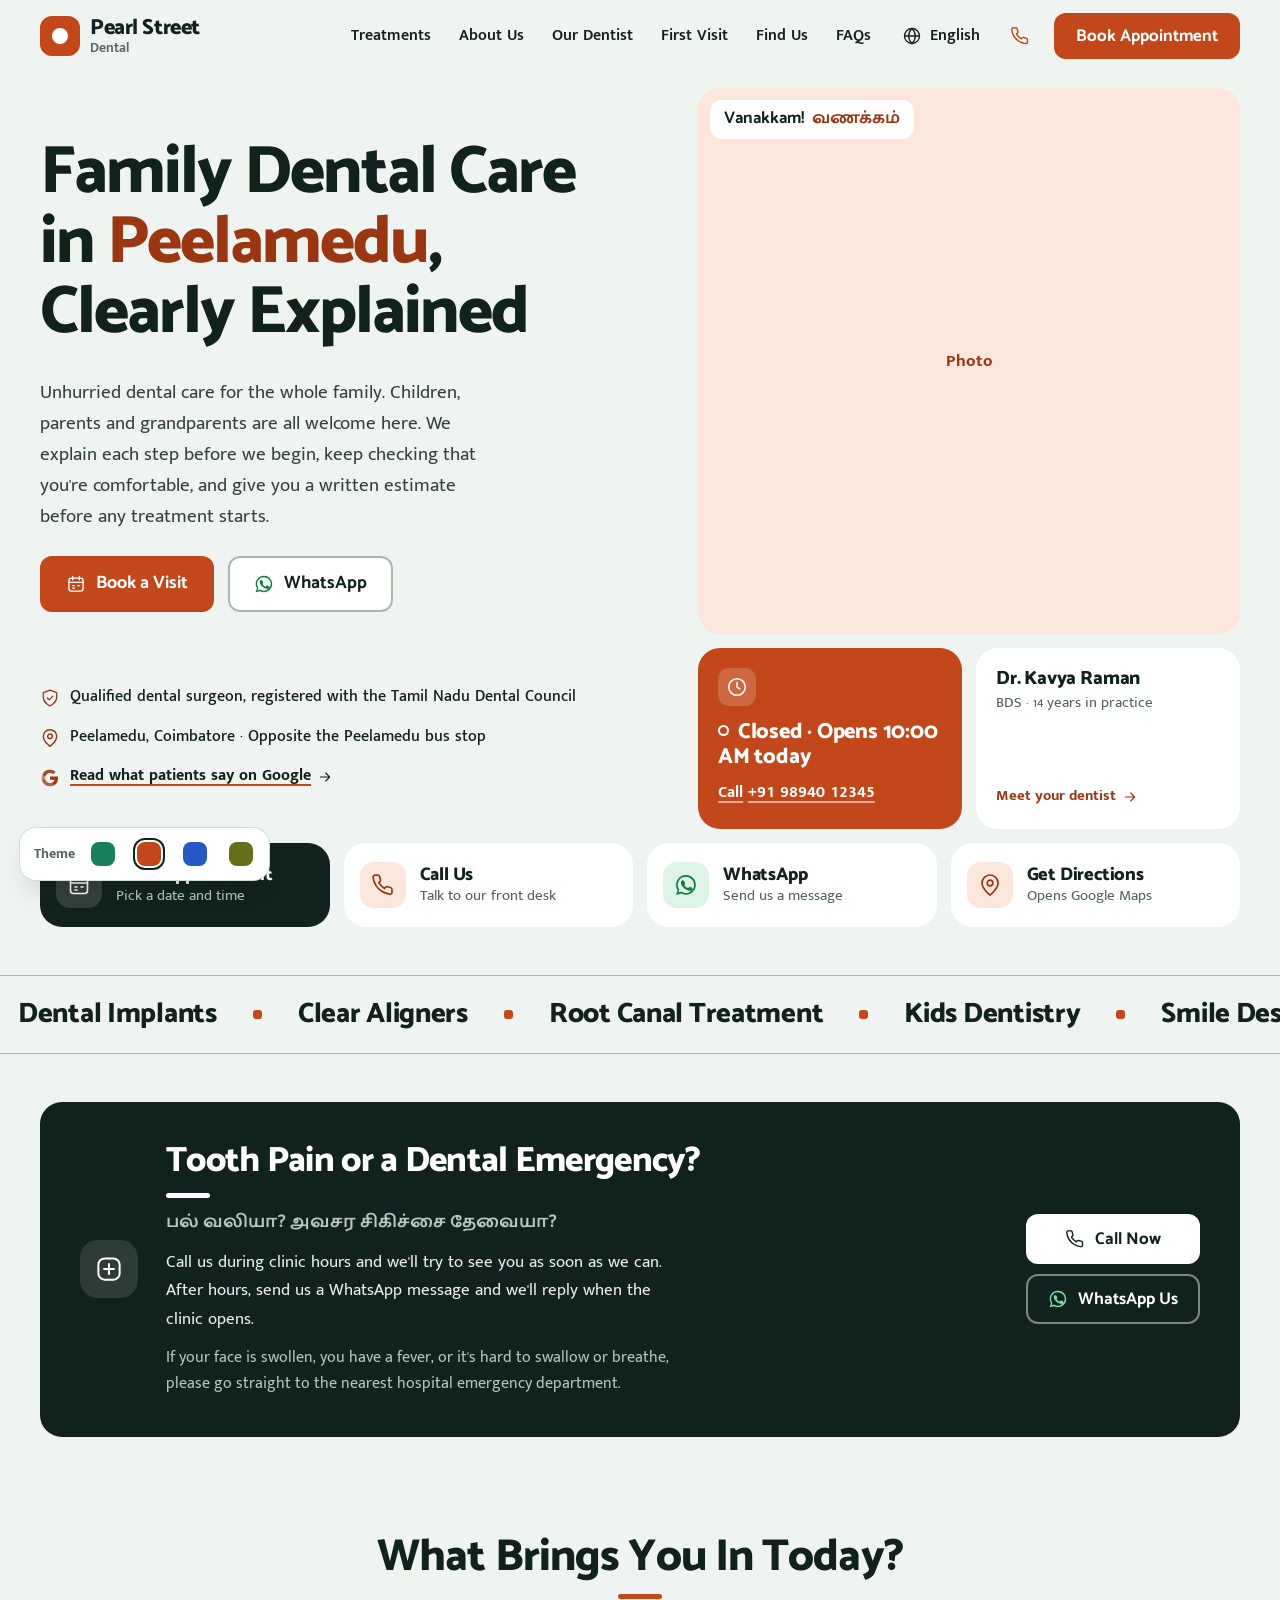
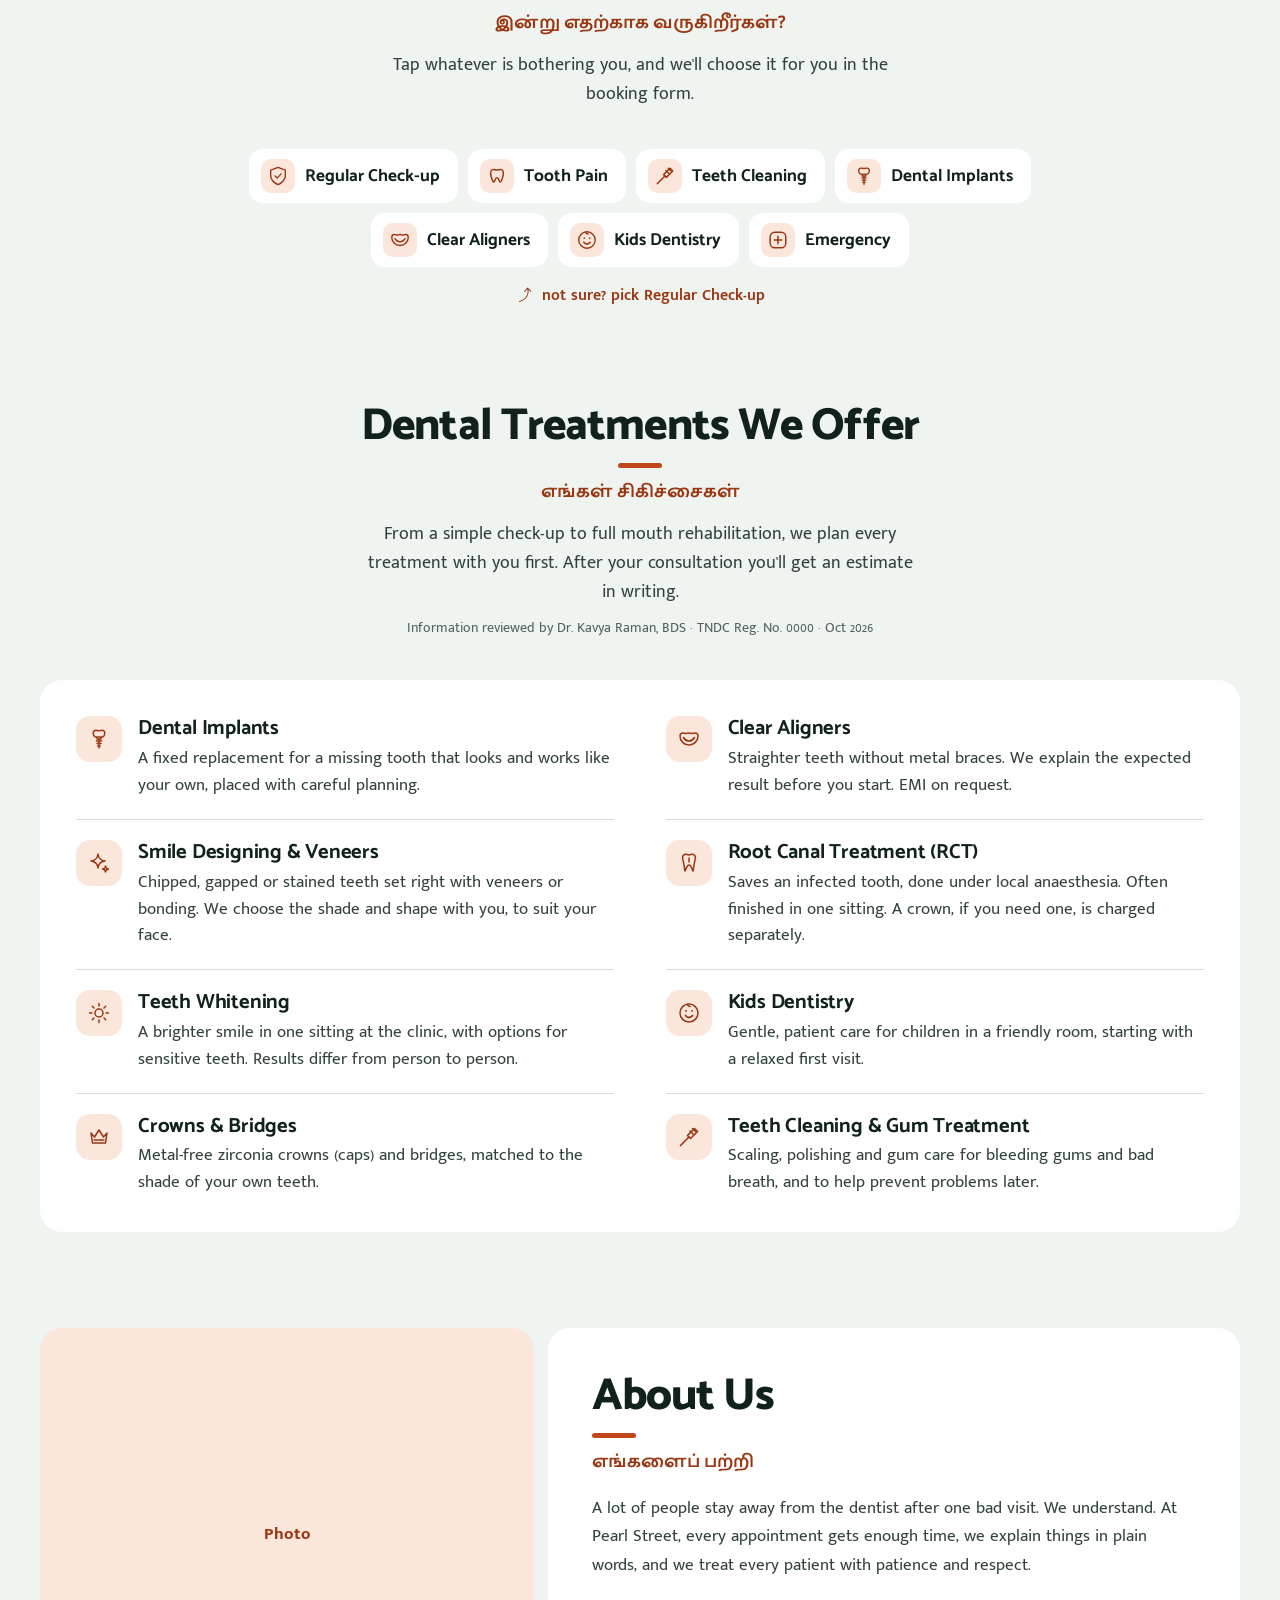
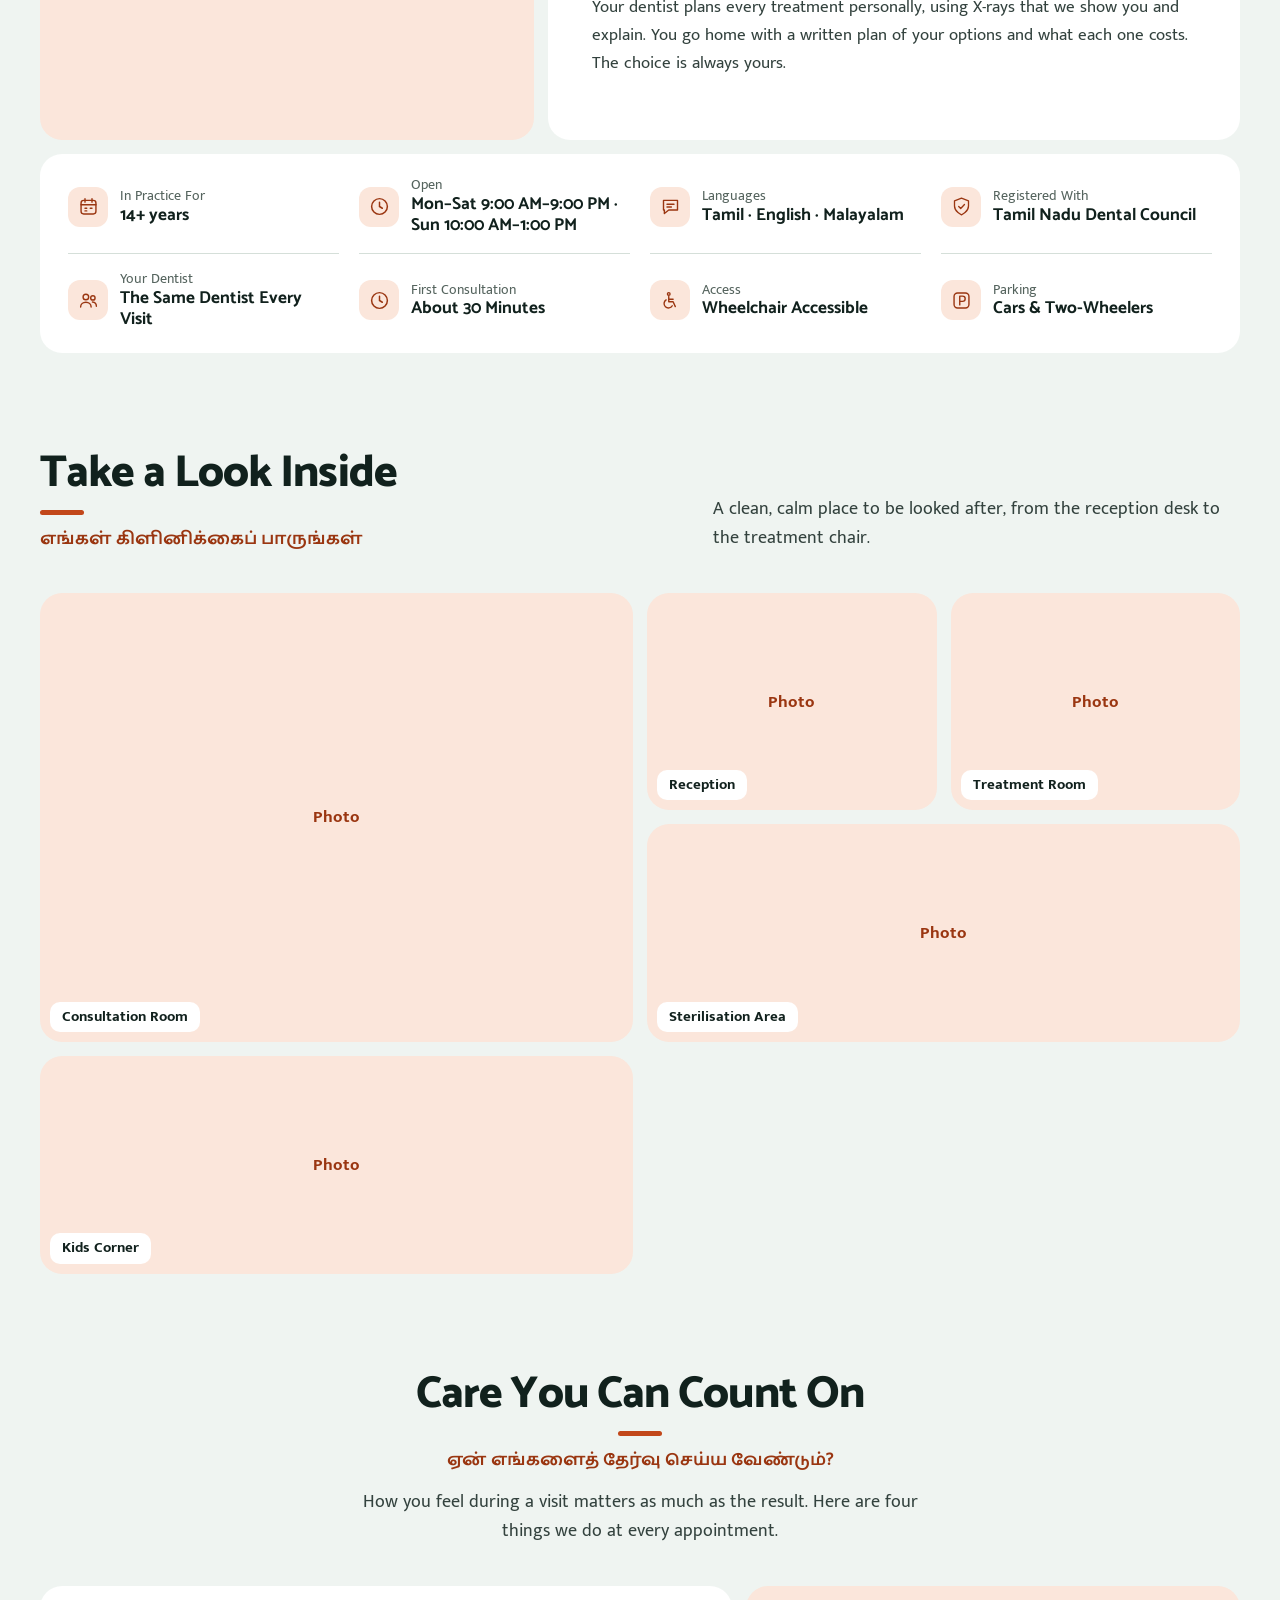
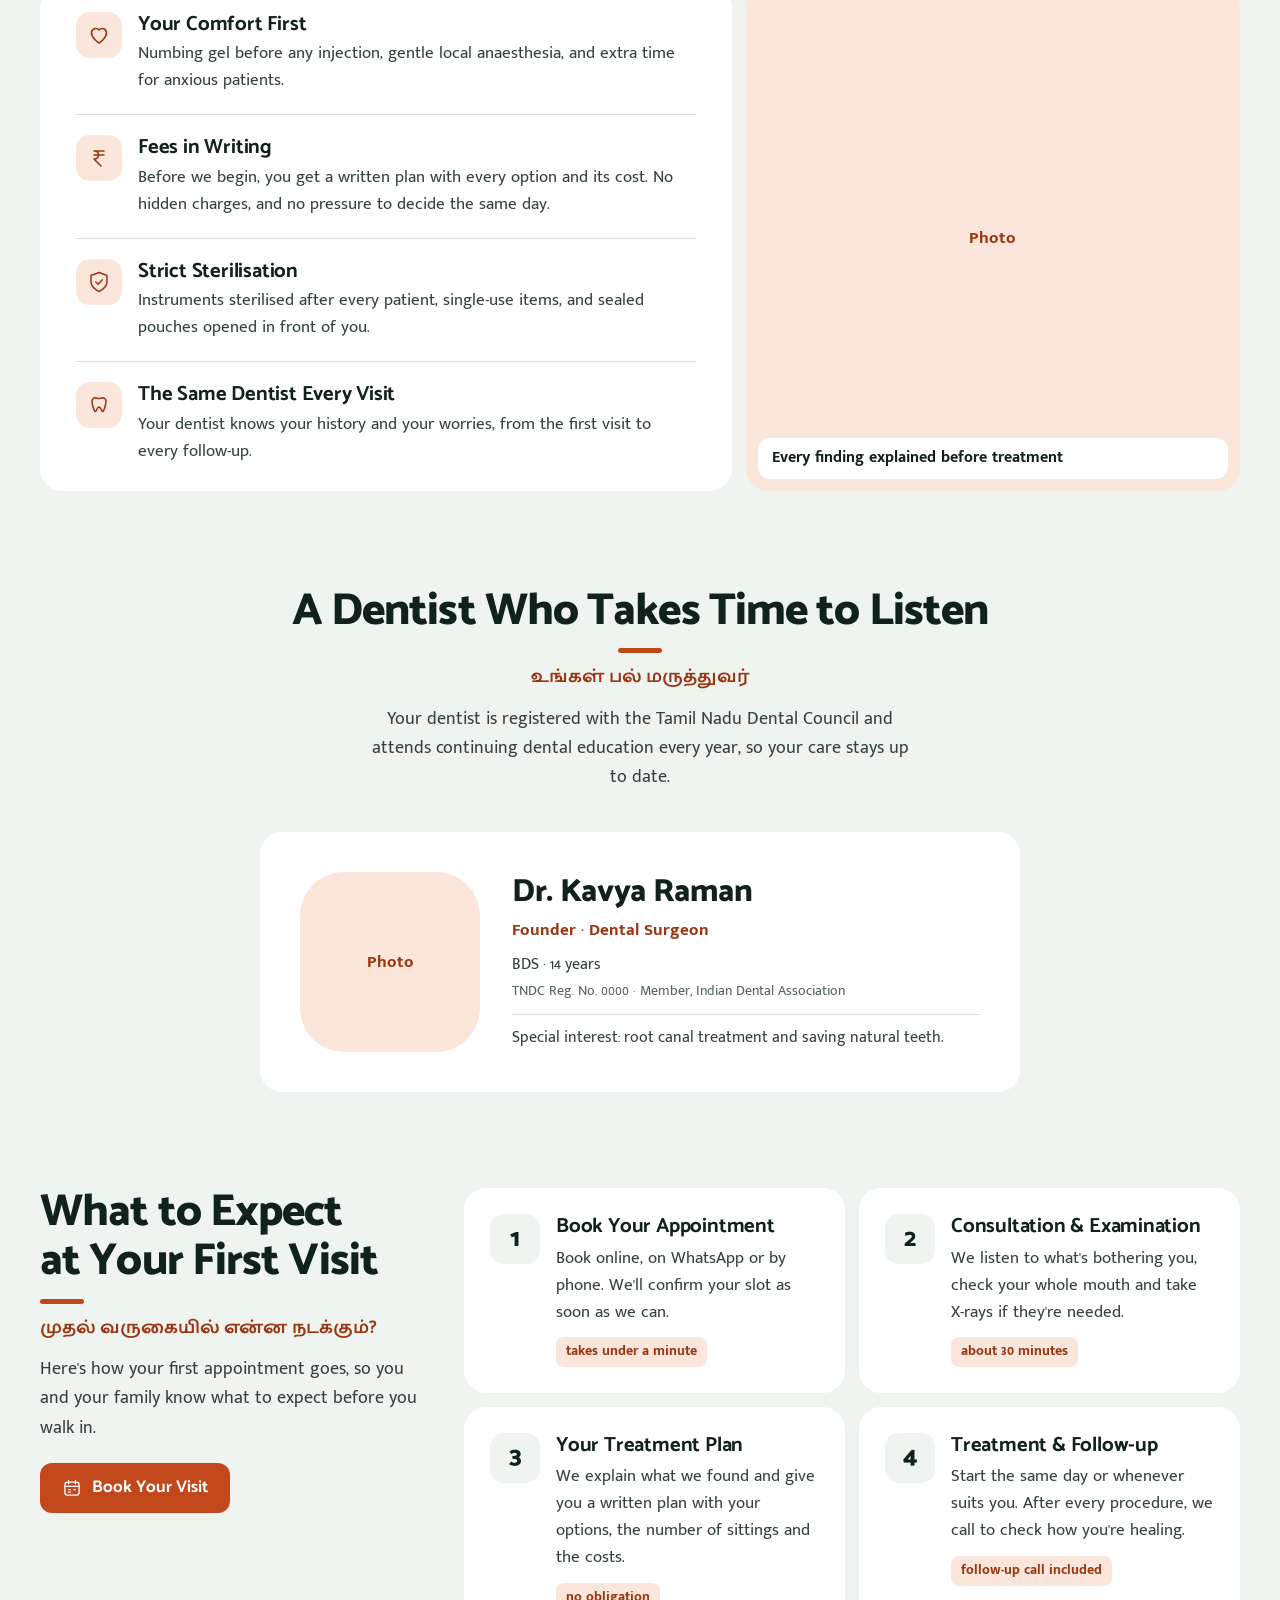
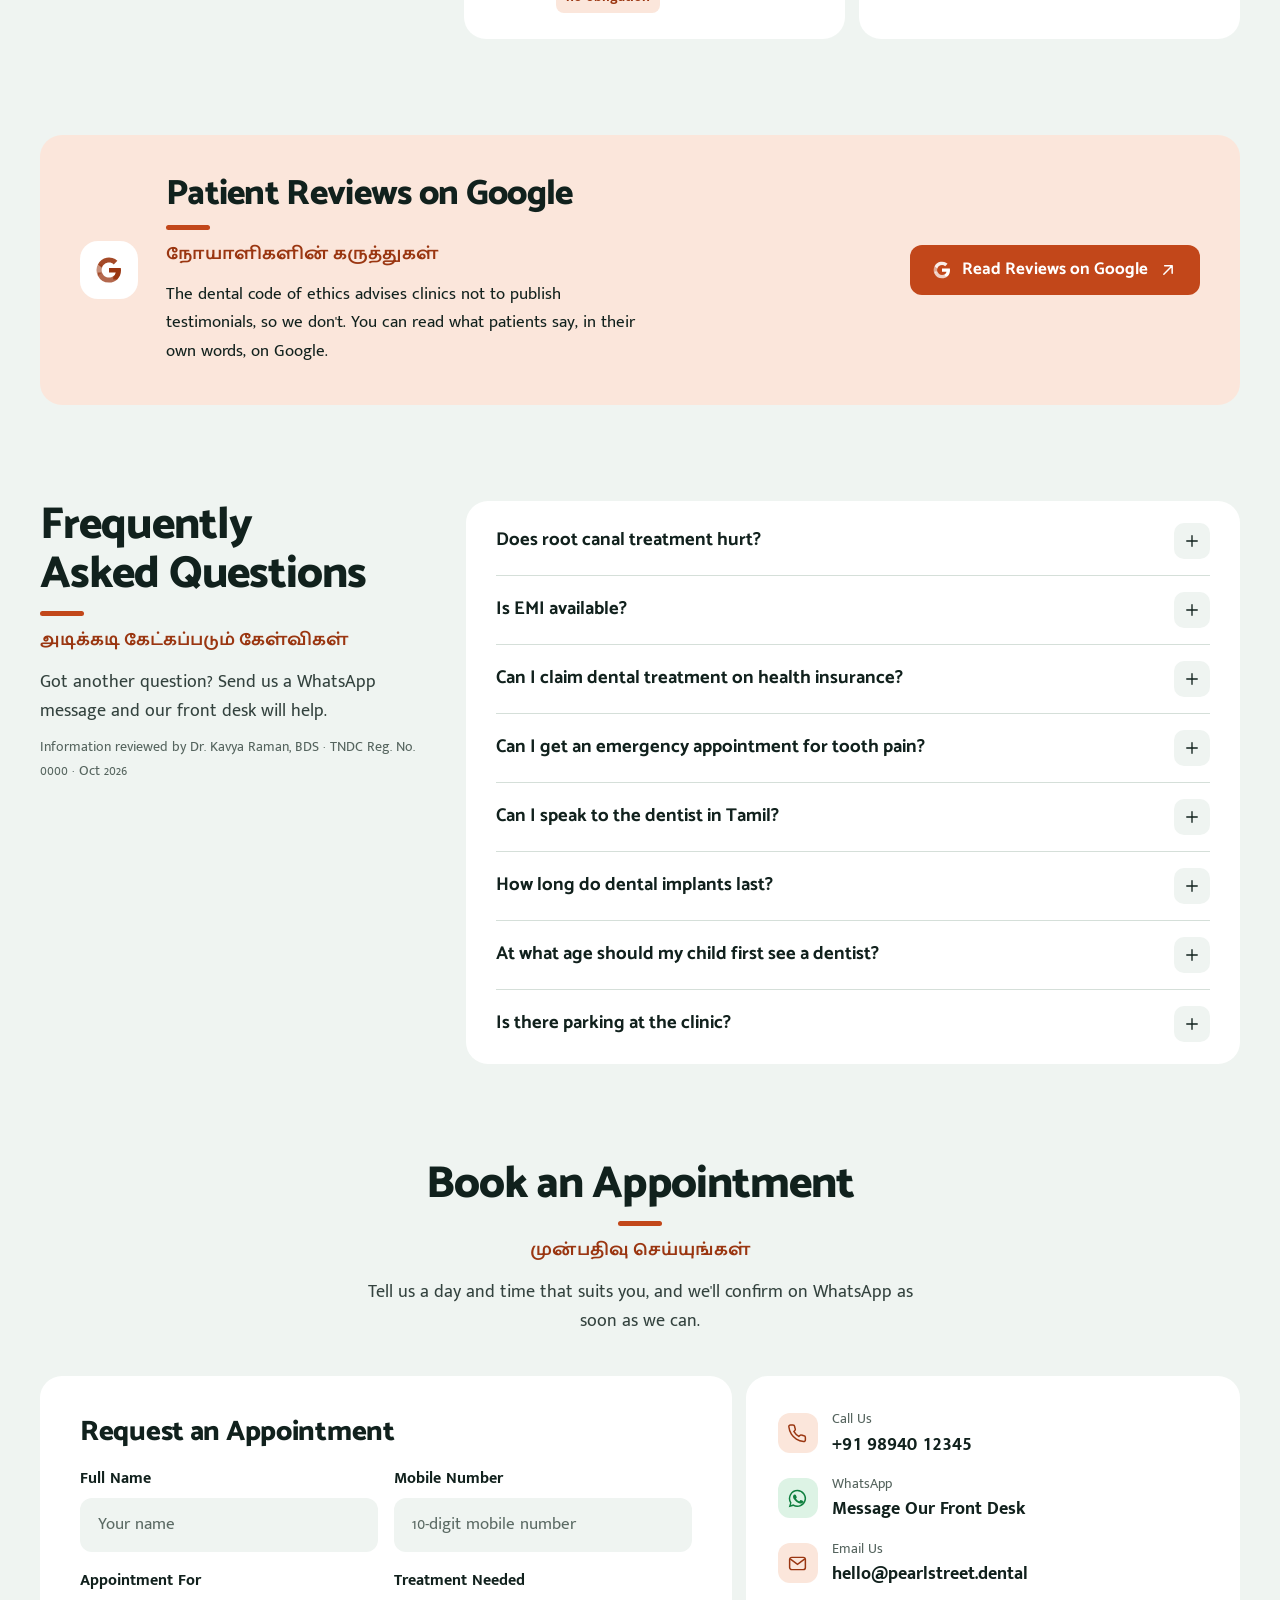
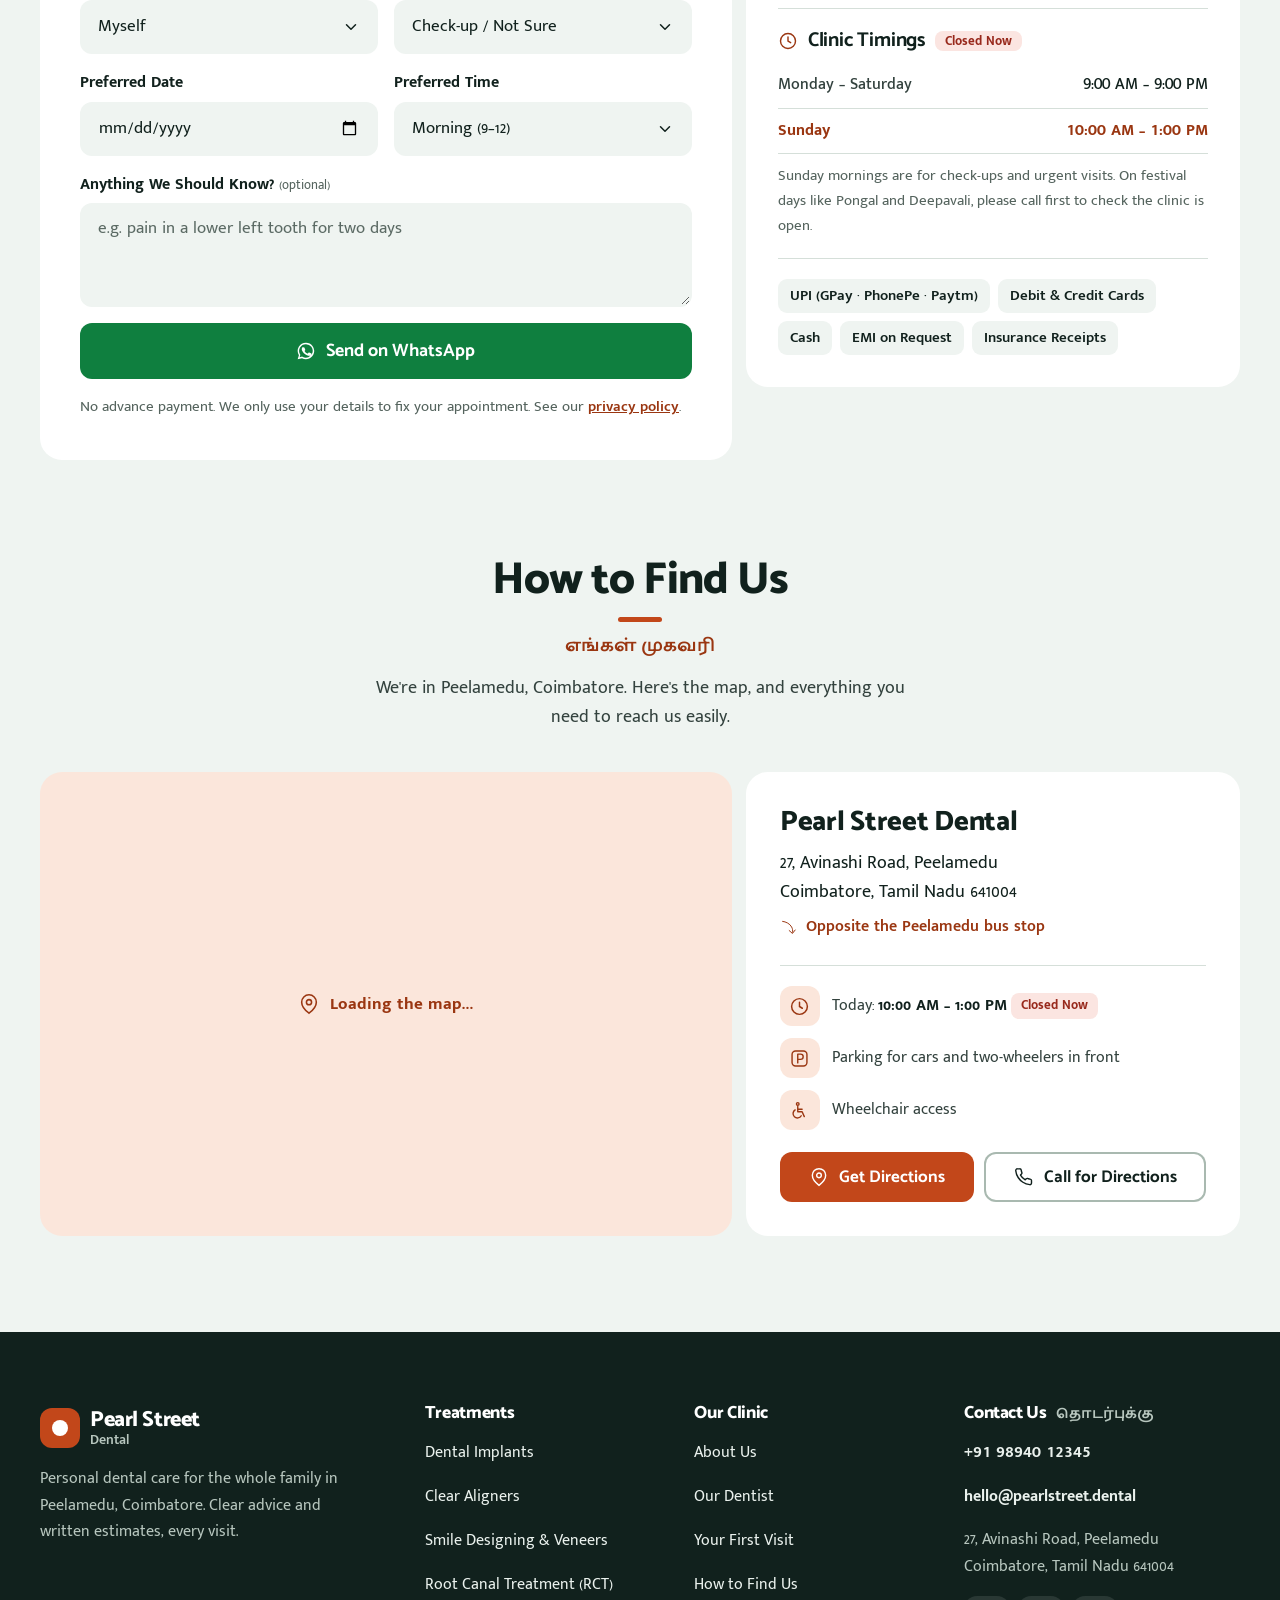
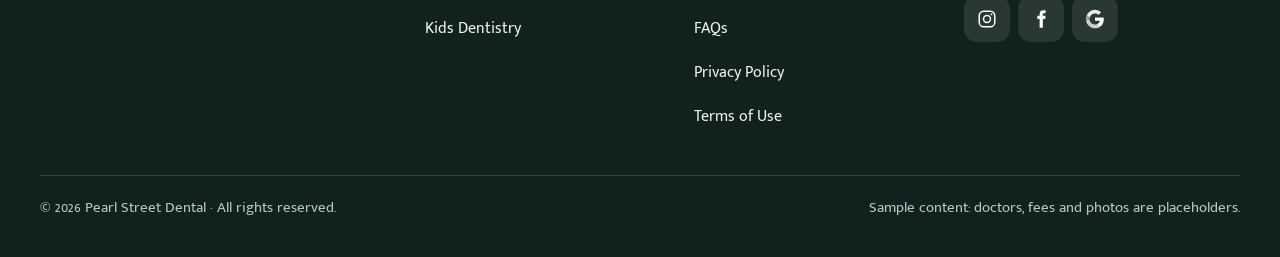
==== index.html @ 7ad25ffd "Add Pearl Street dental clinic template One-page clinic site for Tamil Nadu dentists: front-desk til" ====
<!DOCTYPE html>
<html lang="en-IN" data-theme="clay">
<head>
  <meta charset="UTF-8">
  <meta name="viewport" content="width=device-width, initial-scale=1, viewport-fit=cover">

  <!-- EDIT: SEO title + description for each client -->
  <title>Dental Clinic in Peelamedu, Coimbatore | Pearl Street Dental</title>
  <meta name="description" content="Dental clinic in Peelamedu, Coimbatore. Implants, aligners, root canal (RCT), kids dentistry and gum care. Book online or on WhatsApp.">
  <meta name="theme-color" content="#EFF4F1">

  <meta property="og:type" content="website">
  <meta property="og:site_name" content="Pearl Street Dental">
  <meta property="og:locale" content="en_IN">
  <!-- EDIT: once the site has its own domain, add:
       <link rel="canonical" href="https://www.clinic-domain.in/">
       <meta property="og:url" content="https://www.clinic-domain.in/">
       and replace og:image with the clinic's own photo, e.g. https://www.clinic-domain.in/assets/img/share.jpg (1200 × 630).
       The og: title and description below are the WhatsApp link preview. Previews never run the page's
       script, so in the template they are kept neutral (no clinic name or town) and demo links preview
       well for any dentist. For a client's live site, put the clinic's name and town in both. -->
  <meta property="og:title" content="Family Dental Care, Clearly Explained">
  <meta property="og:description" content="See the clinic's treatments, doctors, timings and location, and book an appointment on WhatsApp in one tap.">
  <meta property="og:image" content="https://images.unsplash.com/photo-1606811841689-23dfddce3e95?w=1200&amp;h=630&amp;q=80&amp;auto=format&amp;fit=crop">
  <meta property="og:image:width" content="1200">
  <meta property="og:image:height" content="630">
  <meta property="og:image:alt" content="A dentist talking with a patient">
  <meta name="twitter:card" content="summary_large_image">

  <!-- Favicon: its first colour follows the theme (js/main.js) -->
  <link rel="icon" href="data:image/svg+xml,%3Csvg%20xmlns='http://www.w3.org/2000/svg'%20viewBox='0%200%2032%2032'%3E%3Crect%20width='32'%20height='32'%20rx='9'%20fill='%23C2471A'/%3E%3Ccircle%20cx='16'%20cy='16'%20r='6.5'%20fill='%23FFFFFF'/%3E%3C/svg%3E">

  <link rel="preconnect" href="https://fonts.googleapis.com">
  <link rel="preconnect" href="https://fonts.gstatic.com" crossorigin>
  <link rel="preconnect" href="https://images.unsplash.com">
  <link rel="preconnect" href="https://cdnjs.cloudflare.com">
  <!-- Fonts: Catamaran (headings, English + Tamil) and Mukta Malar (text, English + Tamil) -->
  <link href="https://fonts.googleapis.com/css2?family=Catamaran:wght@500..900&family=Mukta+Malar:wght@400;500;600;700&display=swap" rel="stylesheet">

  <link rel="stylesheet" href="css/styles.css">
  <!-- config.js loads here (it is small) so the feature switches apply before the first paint -->
  <script src="js/config.js"></script>
  <script>
    (function (root) {
      root.classList.add('js');
      // the first screen animates in; visitors who prefer less motion see it at once
      if (!(window.matchMedia && matchMedia('(prefers-reduced-motion: reduce)').matches)) root.classList.add('motion');
      // feature switches as classes (f-specialists, f-equipment, f-prices), demo-link overrides
      // included, so CSS hides the switched-off wording at once; main.js then removes it
      var site = window.SITE || {}, f = site.features || {}, q = null;
      try { if (site.demoLinks) q = new URLSearchParams(location.search); } catch (e) {}
      ['specialists', 'equipment', 'prices'].forEach(function (k) {
        var v = q && q.get(k), on = v !== null && v !== undefined ? !/^(0|off|no|false)$/i.test(v) : f[k] !== false;
        if (on) root.classList.add('f-' + k);
      });
    })(document.documentElement);
  </script>

  <!-- EDIT: local business details for Google. js/main.js refreshes the name, phone, email, street, city,
       map link, opening hours and social links from js/config.js, and adds the FAQ answers as an FAQPage.
       Edit here by hand: url, image, geo (the clinic's latitude/longitude), postalCode, foundingDate,
       languages and the list of services. Never add ratings or reviews (dental code of ethics). -->
  <script type="application/ld+json" data-schema="clinic">
  {
    "@context": "https://schema.org",
    "@type": "Dentist",
    "name": "Pearl Street Dental",
    "description": "Family dental clinic in Peelamedu, Coimbatore. Every step explained and a written estimate before treatment.",
    "url": "https://rashvanth2007-byte.github.io/pearl-street-dental/",
    "image": "https://images.unsplash.com/photo-1606811841689-23dfddce3e95?w=1200&h=630&q=80&auto=format&fit=crop",
    "telephone": "+919894012345",
    "email": "hello@pearlstreet.dental",
    "priceRange": "₹₹",
    "currenciesAccepted": "INR",
    "paymentAccepted": "UPI, Debit Card, Credit Card, Cash",
    "foundingDate": "2012",
    "medicalSpecialty": "Dentistry",
    "knowsLanguage": ["ta", "en", "ml"],
    "address": {
      "@type": "PostalAddress",
      "streetAddress": "27, Avinashi Road, Peelamedu",
      "addressLocality": "Coimbatore",
      "addressRegion": "Tamil Nadu",
      "postalCode": "641004",
      "addressCountry": "IN"
    },
    "geo": { "@type": "GeoCoordinates", "latitude": 11.0256, "longitude": 77.0016 },
    "hasMap": "https://www.google.com/maps/search/?api=1&query=Pearl%20Street%20Dental%2C%2027%2C%20Avinashi%20Road%2C%20Peelamedu%2C%20Coimbatore",
    "areaServed": { "@type": "City", "name": "Coimbatore" },
    "openingHoursSpecification": [
      { "@type": "OpeningHoursSpecification", "dayOfWeek": ["Monday", "Tuesday", "Wednesday", "Thursday", "Friday", "Saturday"], "opens": "09:00", "closes": "21:00" },
      { "@type": "OpeningHoursSpecification", "dayOfWeek": ["Sunday"], "opens": "10:00", "closes": "13:00" }
    ],
    "availableService": [
      { "@type": "MedicalProcedure", "name": "Dental implants" },
      { "@type": "MedicalProcedure", "name": "Clear aligners" },
      { "@type": "MedicalProcedure", "name": "Smile designing and veneers" },
      { "@type": "MedicalProcedure", "name": "Root canal treatment (RCT)" },
      { "@type": "MedicalProcedure", "name": "Teeth whitening" },
      { "@type": "MedicalProcedure", "name": "Kids dentistry" },
      { "@type": "MedicalProcedure", "name": "Crowns and bridges" },
      { "@type": "MedicalProcedure", "name": "Teeth cleaning and gum treatment" }
    ]
  }
  </script>
</head>
<body>

<!-- ───────────── SVG ICON SPRITE (no need to edit) ───────────── -->
<svg width="0" height="0" style="position:absolute" aria-hidden="true">
  <defs>
    <symbol id="i-tooth" viewBox="0 0 24 24"><path d="M7.200 3.600c1.800-.8 3.100.4 4.800.4s3-1.200 4.800-.4c2.300 1 2.500 4.200 1.600 7.100-.7 2.400-1.300 6.300-2.800 6.300s-1.200-4.500-3.600-4.500-2.100 4.500-3.600 4.500-2.100-3.900-2.800-6.300c-.9-2.900-.7-6.100 1.600-7.100z" fill="none" stroke="currentColor" stroke-width="1.600" stroke-linejoin="round" transform="translate(0 1.500)"/></symbol>
    <symbol id="i-arrow" viewBox="0 0 24 24"><path d="M5 12h14M13 6l6 6-6 6" fill="none" stroke="currentColor" stroke-width="1.800" stroke-linecap="round" stroke-linejoin="round"/></symbol>
    <symbol id="i-arrow-ur" viewBox="0 0 24 24"><path d="M7 17 17 7M8 7h9v9" fill="none" stroke="currentColor" stroke-width="1.800" stroke-linecap="round" stroke-linejoin="round"/></symbol>
    <symbol id="i-phone" viewBox="0 0 24 24"><path d="M21 16.500v2.800a1.900 1.900 0 0 1-2.100 1.900 18.800 18.800 0 0 1-8.200-2.900 18.500 18.500 0 0 1-5.700-5.700A18.800 18.800 0 0 1 2.100 4.300 1.900 1.900 0 0 1 4 2.200h2.800a1.900 1.900 0 0 1 1.900 1.600c.1 1 .400 1.900.700 2.700a1.900 1.900 0 0 1-.4 2L7.800 9.700a15.200 15.200 0 0 0 5.700 5.700l1.200-1.200a1.900 1.900 0 0 1 2-.4c.9.300 1.800.600 2.700.700A1.900 1.900 0 0 1 21 16.500z" fill="none" stroke="currentColor" stroke-width="1.700" stroke-linecap="round" stroke-linejoin="round"/></symbol>
    <symbol id="i-whatsapp" viewBox="0 0 24 24"><path fill="currentColor" d="M12 2a9.900 9.900 0 0 0-8.500 15L2 22l5.200-1.400A9.900 9.900 0 1 0 12 2zm0 1.800a8.100 8.100 0 1 1-4.300 15l-.3-.2-3 .8.800-2.900-.2-.3A8.100 8.100 0 0 1 12 3.800zM8.600 7.300c-.2 0-.5 0-.7.300-.3.300-1 1-1 2.300s1 2.700 1.200 2.900c.1.200 2 3.100 4.900 4.200 2.400 1 2.900.8 3.400.7.500 0 1.700-.7 1.900-1.300.2-.700.2-1.200.2-1.300-.1-.2-.3-.2-.6-.4l-2-.9c-.3-.1-.5-.2-.700.100l-.9 1.100c-.2.200-.3.200-.6.100a6.600 6.600 0 0 1-3.300-2.900c-.2-.4.200-.4.700-1.300.1-.2 0-.3 0-.5l-.9-2.200c-.2-.5-.4-.5-.6-.5h-.5z"/></symbol>
    <symbol id="i-star" viewBox="0 0 24 24"><path fill="currentColor" d="m12 2.500 2.900 6 6.600.9-4.800 4.600 1.200 6.500-5.900-3.100-5.900 3.100 1.200-6.500L2.500 9.400l6.600-.9z"/></symbol>
    <symbol id="i-check" viewBox="0 0 24 24"><path d="m5 12.500 4.500 4.500L19 7.500" fill="none" stroke="currentColor" stroke-width="2" stroke-linecap="round" stroke-linejoin="round"/></symbol>
    <symbol id="i-plus" viewBox="0 0 24 24"><path d="M12 5v14M5 12h14" fill="none" stroke="currentColor" stroke-width="1.800" stroke-linecap="round"/></symbol>
    <symbol id="i-pin" viewBox="0 0 24 24"><path d="M20 10c0 6-8 12-8 12s-8-6-8-12a8 8 0 0 1 16 0z" fill="none" stroke="currentColor" stroke-width="1.700"/><circle cx="12" cy="10" r="2.800" fill="none" stroke="currentColor" stroke-width="1.700"/></symbol>
    <symbol id="i-clock" viewBox="0 0 24 24"><circle cx="12" cy="12" r="9" fill="none" stroke="currentColor" stroke-width="1.700"/><path d="M12 7v5l3.200 2" fill="none" stroke="currentColor" stroke-width="1.700" stroke-linecap="round"/></symbol>
    <symbol id="i-mail" viewBox="0 0 24 24"><rect x="3" y="5" width="18" height="14" rx="2.500" fill="none" stroke="currentColor" stroke-width="1.700"/><path d="m4 7 8 6 8-6" fill="none" stroke="currentColor" stroke-width="1.700" stroke-linecap="round"/></symbol>
    <symbol id="i-implant" viewBox="0 0 24 24"><path d="M8 3.500c1.300-.5 2.600.3 4 .3s2.700-.8 4-.3c1.800.7 2 2.800 1.300 4.700-.3.900-1 1.800-2.300 1.800H9c-1.300 0-2-.9-2.300-1.800C6 6.300 6.200 4.200 8 3.500zM10 10v2h4v-2M9.500 14h5M10 16.500h4M10.800 19h2.400M12 12v9" fill="none" stroke="currentColor" stroke-width="1.500" stroke-linecap="round" stroke-linejoin="round"/></symbol>
    <symbol id="i-aligner" viewBox="0 0 24 24"><path d="M3 9c0-2 1.500-3 3-3 1.200 0 2 .6 3 .600S10.800 6 12 6s2 .600 3 .600S16.800 6 18 6c1.500 0 3 1 3 3 0 5-4 9-9 9s-9-4-9-9z" fill="none" stroke="currentColor" stroke-width="1.500" stroke-linejoin="round"/><path d="M6.500 10.500c1.500 2.500 3.500 3.500 5.500 3.500s4-1 5.500-3.500" fill="none" stroke="currentColor" stroke-width="1.500" stroke-linecap="round"/></symbol>
    <symbol id="i-sparkle" viewBox="0 0 24 24"><path d="M11 3c.5 4.500 2.500 6.500 7 7-4.500.5-6.500 2.500-7 7-.5-4.500-2.500-6.500-7-7 4.500-.5 6.500-2.500 7-7zM18.500 15c.2 2 1 2.800 3 3-2 .2-2.800 1-3 3-.2-2-1-2.800-3-3 2-.2 2.800-1 3-3z" fill="none" stroke="currentColor" stroke-width="1.500" stroke-linejoin="round"/></symbol>
    <symbol id="i-root" viewBox="0 0 24 24"><path d="M7.500 3.500c1.500-.6 2.900.4 4.500.4s3-1 4.500-.4c2 .8 2.200 3.500 1.400 6-.8 2.600-1 6.500-1.900 10.500-1.500-2-1.500-6-4-6s-2.500 4-4 6c-.9-4-1.100-7.900-1.900-10.500-.8-2.500-.6-5.200 1.400-6z" fill="none" stroke="currentColor" stroke-width="1.500" stroke-linejoin="round"/><path d="M12 7v4" fill="none" stroke="currentColor" stroke-width="1.500" stroke-linecap="round"/></symbol>
    <symbol id="i-sun" viewBox="0 0 24 24"><circle cx="12" cy="12" r="4" fill="none" stroke="currentColor" stroke-width="1.500"/><path d="M12 2.500v2.500M12 19v2.500M2.500 12H5M19 12h2.500M5.300 5.300 7 7M17 17l1.700 1.700M5.300 18.700 7 17M17 7l1.700-1.700" fill="none" stroke="currentColor" stroke-width="1.500" stroke-linecap="round"/></symbol>
    <symbol id="i-kid" viewBox="0 0 24 24"><circle cx="12" cy="12" r="9" fill="none" stroke="currentColor" stroke-width="1.500"/><path d="M8.500 14.500c1 1.300 2.200 2 3.500 2s2.500-.7 3.500-2M9 10h.01M15 10h.01" fill="none" stroke="currentColor" stroke-width="1.800" stroke-linecap="round"/><path d="M10.500 3.300c.3 1.400 1.200 2.200 2.700 2.200" fill="none" stroke="currentColor" stroke-width="1.500" stroke-linecap="round"/></symbol>
    <symbol id="i-crown" viewBox="0 0 24 24"><path d="m4 8 3.500 4L12 5l4.500 7L20 8l-1.500 10h-13z" fill="none" stroke="currentColor" stroke-width="1.500" stroke-linejoin="round"/><path d="M7 15h10" fill="none" stroke="currentColor" stroke-width="1.500" stroke-linecap="round"/></symbol>
    <symbol id="i-shield" viewBox="0 0 24 24"><path d="M12 21.500s8-3.500 8-10V5.500l-8-3-8 3v6c0 6.500 8 10 8 10z" fill="none" stroke="currentColor" stroke-width="1.500" stroke-linejoin="round"/><path d="m8.800 12 2.300 2.300 4.300-4.600" fill="none" stroke="currentColor" stroke-width="1.500" stroke-linecap="round" stroke-linejoin="round"/></symbol>
    <symbol id="i-scan" viewBox="0 0 24 24"><path d="M4 8V6a2 2 0 0 1 2-2h2M16 4h2a2 2 0 0 1 2 2v2M20 16v2a2 2 0 0 1-2 2h-2M8 20H6a2 2 0 0 1-2-2v-2M3 12h18" fill="none" stroke="currentColor" stroke-width="1.500" stroke-linecap="round"/></symbol>
    <symbol id="i-feather" viewBox="0 0 24 24"><path d="M20 4c-7 0-12 4-12 10v3M4 20l4-3h5c4 0 7-5 7-13M8 14h6" fill="none" stroke="currentColor" stroke-width="1.500" stroke-linecap="round" stroke-linejoin="round"/></symbol>
    <symbol id="i-rupee" viewBox="0 0 24 24"><path d="M7 5h10M7 9h10M7 5c6 0 6 8 0 8l7 7" fill="none" stroke="currentColor" stroke-width="1.600" stroke-linecap="round" stroke-linejoin="round"/></symbol>
    <symbol id="i-pause" viewBox="0 0 24 24"><path d="M9 6v12M15 6v12" fill="none" stroke="currentColor" stroke-width="2" stroke-linecap="round"/></symbol>
    <symbol id="i-play" viewBox="0 0 24 24"><path d="M8 5.5v13l10-6.5z" fill="currentColor"/></symbol>
    <symbol id="i-globe" viewBox="0 0 24 24"><circle cx="12" cy="12" r="9" fill="none" stroke="currentColor" stroke-width="1.6"/><path d="M3 12h18M12 3c2.6 2.5 4 5.5 4 9s-1.4 6.5-4 9c-2.6-2.5-4-5.5-4-9s1.4-6.5 4-9z" fill="none" stroke="currentColor" stroke-width="1.6" stroke-linejoin="round"/></symbol>
    <symbol id="i-instagram" viewBox="0 0 24 24"><rect x="3.500" y="3.500" width="17" height="17" rx="5" fill="none" stroke="currentColor" stroke-width="1.600"/><circle cx="12" cy="12" r="3.800" fill="none" stroke="currentColor" stroke-width="1.600"/><circle cx="17" cy="7" r="1" fill="currentColor"/></symbol>
    <symbol id="i-facebook" viewBox="0 0 24 24"><path d="M14 8.500V7c0-.8.500-1.200 1.200-1.200H17V2.500h-2.600C11.800 2.500 10.500 4.200 10.500 6.600v1.900H8V12h2.500v9.500H14V12h2.600l.4-3.500z" fill="currentColor"/></symbol>
    <symbol id="i-youtube" viewBox="0 0 24 24"><rect x="2.500" y="5.500" width="19" height="13" rx="4" fill="none" stroke="currentColor" stroke-width="1.600"/><path d="m10 9.300 5 2.700-5 2.700z" fill="currentColor"/></symbol>
    <symbol id="i-google" viewBox="0 0 24 24"><path fill="currentColor" d="M21.600 12.200c0-.7-.1-1.300-.2-1.900H12v3.700h5.400a4.600 4.600 0 0 1-2 3v2.500h3.200c1.900-1.700 3-4.300 3-7.300z"/><path fill="currentColor" opacity=".75" d="M12 22c2.700 0 5-.9 6.600-2.500l-3.200-2.500c-.9.600-2 1-3.400 1-2.600 0-4.800-1.800-5.600-4.100H3.100v2.600A10 10 0 0 0 12 22z"/><path fill="currentColor" opacity=".55" d="M6.400 13.900a6 6 0 0 1 0-3.800V7.500H3.100a10 10 0 0 0 0 9z"/><path fill="currentColor" opacity=".9" d="M12 6c1.500 0 2.800.5 3.800 1.500l2.900-2.900A10 10 0 0 0 3.100 7.500l3.300 2.600C7.200 7.800 9.400 6 12 6z"/></symbol>
    <symbol id="i-minus" viewBox="0 0 24 24"><path d="M5 12h14" fill="none" stroke="currentColor" stroke-width="1.800" stroke-linecap="round"/></symbol>
    <symbol id="i-close" viewBox="0 0 24 24"><path d="M6 6l12 12M18 6 6 18" fill="none" stroke="currentColor" stroke-width="1.800" stroke-linecap="round"/></symbol>
    <symbol id="i-menu" viewBox="0 0 24 24"><path d="M4 8h16M4 16h16" fill="none" stroke="currentColor" stroke-width="1.800" stroke-linecap="round"/></symbol>
    <!-- Line icons added for the restyle (24 × 24, 1.6 stroke, round caps) -->
    <symbol id="i-calendar" viewBox="0 0 24 24"><g fill="none" stroke="currentColor" stroke-width="1.600" stroke-linecap="round" stroke-linejoin="round"><rect x="3.500" y="5" width="17" height="15.500" rx="3"/><path d="M3.500 10h17M8 3v4M16 3v4M8 14h2M14 14h2M8 17h2"/></g></symbol>
    <symbol id="i-help" viewBox="0 0 24 24"><g fill="none" stroke="currentColor" stroke-width="1.600" stroke-linecap="round" stroke-linejoin="round"><circle cx="12" cy="12" r="9"/><path d="M9.500 9.300a2.600 2.600 0 0 1 5 .9c0 1.800-2.500 2.200-2.500 3.800M12 17.200h.01"/></g></symbol>
    <symbol id="i-emergency" viewBox="0 0 24 24"><g fill="none" stroke="currentColor" stroke-width="1.600" stroke-linecap="round" stroke-linejoin="round"><rect x="3.500" y="3.500" width="17" height="17" rx="5"/><path d="M12 8v8M8 12h8"/></g></symbol>
    <symbol id="i-brush" viewBox="0 0 24 24"><g fill="none" stroke="currentColor" stroke-width="1.600" stroke-linecap="round" stroke-linejoin="round"><path d="M3.500 20.500 12 12"/><path d="m10.500 10.500 3 3 7-7-3-3z"/><path d="M13 6l3 3M15.500 3.500l3 3"/></g></symbol>
    <symbol id="i-users" viewBox="0 0 24 24"><g fill="none" stroke="currentColor" stroke-width="1.600" stroke-linecap="round" stroke-linejoin="round"><circle cx="9" cy="8" r="3.200"/><path d="M3 19.500c0-3.300 2.700-5.500 6-5.500s6 2.200 6 5.500"/><circle cx="17" cy="9" r="2.500"/><path d="M16.500 13.700c2.600.2 4.500 2 4.500 4.800"/></g></symbol>
    <symbol id="i-heart" viewBox="0 0 24 24"><path d="M12 20s-7.500-4.600-7.500-10.200A4.300 4.300 0 0 1 12 7a4.300 4.300 0 0 1 7.500 2.800C19.500 15.400 12 20 12 20z" fill="none" stroke="currentColor" stroke-width="1.600" stroke-linecap="round" stroke-linejoin="round"/></symbol>
    <symbol id="i-parking" viewBox="0 0 24 24"><g fill="none" stroke="currentColor" stroke-width="1.600" stroke-linecap="round" stroke-linejoin="round"><rect x="3.500" y="3.500" width="17" height="17" rx="4"/><path d="M10 17V7h3.200a3 3 0 0 1 0 6H10"/></g></symbol>
    <symbol id="i-lang" viewBox="0 0 24 24"><g fill="none" stroke="currentColor" stroke-width="1.600" stroke-linecap="round" stroke-linejoin="round"><path d="M4 5h16v11H10l-5 4v-4H4z"/><path d="M8 9.500h8M8 12.500h5"/></g></symbol>
    <symbol id="i-wheelchair" viewBox="0 0 24 24"><g fill="none" stroke="currentColor" stroke-width="1.600" stroke-linecap="round" stroke-linejoin="round"><circle cx="10" cy="4.500" r="1.500"/><path d="M10 7.500v6h5l2.500 5.500M10 10.500h5"/><path d="M7 11.300a5 5 0 1 0 7 6.700"/></g></symbol>
    <symbol id="i-arrow-right" viewBox="0 0 24 24"><path d="M5 12h14M13 6l6 6-6 6" fill="none" stroke="currentColor" stroke-width="1.600" stroke-linecap="round" stroke-linejoin="round"/></symbol>
    <!-- hand-drawn arrow for the handwritten notes -->
    <symbol id="i-hand-arrow" viewBox="0 0 48 48"><path d="M7 9c9 1 19 6 24 15 2.600 4.700 3.200 9.300 2.600 14M24.500 33.500l8.700 7.700 7.300-9.200" fill="none" stroke="currentColor" stroke-width="2.600" stroke-linecap="round" stroke-linejoin="round"/></symbol>
  </defs>
</svg>

<a class="skip" href="#main">Skip to content</a>
<div class="progress" aria-hidden="true"><span class="progress__bar"></span></div>

<!-- ═════════════════════════════ HEADER ═════════════════════════════ -->
<header class="header">
  <div class="container header__inner">
    <a href="#top" class="logo notranslate" translate="no">
      <span class="logo__mark" aria-hidden="true"><svg><use href="#i-tooth"/></svg></span>
      <span class="logo__name" data-site="name">Pearl Street</span>
      <span class="logo__suffix" data-site="suffix">Dental</span>
    </a>

    <nav class="nav" id="nav" aria-label="Main">
      <a class="nav__link" href="#treatments">Treatments</a>
      <a class="nav__link" href="#about">About Us</a>
      <a class="nav__link" href="#doctors"><span data-if="specialists">Our Doctors</span><span data-if="!specialists">Our Dentist</span></a>
      <a class="nav__link" href="#visit">First Visit</a>
      <a class="nav__link" href="#location">Find Us</a>
      <a class="nav__link" href="#faq">FAQs</a>
    </nav>

    <!-- Language menu: languages are listed in js/config.js -->
    <div class="lang notranslate" translate="no" data-lang hidden>
      <button class="lang__btn" type="button" aria-expanded="false" aria-haspopup="true" aria-label="Language: English">
        <svg aria-hidden="true"><use href="#i-globe"/></svg><span data-lang-current>English</span>
      </button>
      <ul class="lang__menu" data-lang-menu></ul>
    </div>

    <a class="header__call" data-site-href="phone" href="tel:+919894012345">
      <svg aria-hidden="true"><use href="#i-phone"/></svg><span data-site="phone">+91 98940 12345</span>
    </a>

    <a href="#book" class="btn btn--primary header__cta">Book Appointment</a>

    <button class="menu-btn" type="button" aria-controls="nav" aria-expanded="false" aria-label="Open menu"><span></span><span></span></button>
  </div>
</header>

<main id="main">

<!-- ═════════════════════════════ HERO ═════════════════════════════ -->
<section class="hero" id="top" aria-labelledby="hero-title">
  <!-- The front desk: one grid of copy and tiles. On a phone the first screen shows the headline,
       the Open Now tile, the dentist tile and the two buttons. Keep every data-intro attribute. -->
  <div class="container desk">
    <!-- EDIT: main headline. The area comes from js/config.js (that part hides itself when "area" is empty).
         Wording marked data-if="specialists" / "equipment" / "prices" shows only while that
         switch is on in js/config.js; data-if="!specialists" etc. is the wording used when it's off. -->
    <h1 class="hero__title" id="hero-title" data-intro>Family Dental Care<span data-site-row> in <span class="hl" data-site="area">Peelamedu</span></span>, Clearly Explained</h1>

    <!-- Open now: the live open/closed status, worked out from "hours" in js/config.js -->
    <div class="tile tile--status open-card" data-open-card data-intro>
      <span class="tile__icon" aria-hidden="true"><svg><use href="#i-clock"/></svg></span>
      <p>
        <span class="open-card__status"><span class="status-dot status-dot--live" data-open-dot></span> <span data-open-status>Open Now · Closes 9:00 PM</span></span>
        <a class="open-card__call" data-site-href="phone" href="tel:+919894012345">Call <span data-site="phone">+91 98940 12345</span></a>
      </p>
    </div>

    <!-- EDIT: the dentist tile (single-dentist clinics). Use the dentist's own photo (square, about 200 × 200).
         In demo links the name and degree come from the link. -->
    <a class="tile tile--who" href="#doctors" data-if="!specialists" data-intro>
      <img src="https://images.unsplash.com/photo-1614608682850-e0d6ed316d47?w=200&h=200&q=78&auto=format&fit=crop&crop=faces" alt="" width="200" height="200">
      <span>
        <strong data-site="doctorName">Dr. Kavya Raman</strong>
        <span class="who__qual" data-site="doctorQualification">BDS · 14 years in practice</span>
      </span>
      <span class="who__more">Meet your dentist <svg aria-hidden="true"><use href="#i-arrow-right"/></svg></span>
    </a>
    <!-- EDIT: the team tile (clinics with several specialists): the number of dentists -->
    <a class="tile tile--who" href="#doctors" data-if="specialists" data-intro>
      <span class="who__count" aria-hidden="true">4</span>
      <span>
        <strong>4 MDS specialists</strong>
        <span class="who__qual">One for each kind of treatment</span>
      </span>
      <span class="who__more">Meet our doctors <svg aria-hidden="true"><use href="#i-arrow-right"/></svg></span>
    </a>

    <div class="hero__actions" data-intro>
      <a href="#book" class="btn btn--primary btn--lg btn--magnetic"><svg aria-hidden="true"><use href="#i-calendar"/></svg> Book a Visit</a>
      <a class="btn btn--outline btn--lg btn--wa" data-site-href="whatsapp" href="https://wa.me/919894012345" target="_blank" rel="noopener">
        <svg aria-hidden="true"><use href="#i-whatsapp"/></svg> <span translate="no">WhatsApp</span>
      </a>
    </div>

    <p class="hero__lede" data-intro>
      <span data-if="specialists">Specialist dentists for the whole family.</span><span data-if="!specialists">Unhurried dental care for the whole family.</span>
      Children, parents and grandparents are all welcome here. We explain each step before we begin,
      keep checking that you're comfortable, and give you a written estimate before any treatment starts.
    </p>

    <!-- EDIT: trust lines. Keep these factual; ratings and testimonials are discouraged by the dental code of ethics -->
    <ul class="trust" data-intro>
      <li><svg aria-hidden="true"><use href="#i-shield"/></svg> <span data-if="specialists">MDS specialists, registered with the Tamil Nadu Dental Council</span><span data-if="!specialists">Qualified dental surgeon, registered with the Tamil Nadu Dental Council</span></li>
      <!-- EDIT: location + landmark (from js/config.js; the landmark part hides itself when "landmark" is empty) -->
      <li><svg aria-hidden="true"><use href="#i-pin"/></svg> <span><span data-site-row><span data-site="area">Peelamedu</span>, </span><span data-site="city">Coimbatore</span><span data-site-row> · <span data-site="landmark">Opposite the Peelamedu bus stop</span></span></span></li>
      <!-- Google link only (no star numbers or review counts, in line with the dental code of ethics).
           The link is social.google in js/config.js. -->
      <li><svg aria-hidden="true"><use href="#i-google"/></svg> <a class="google-badge" data-site-href="google" href="https://www.google.com/maps" target="_blank" rel="noopener">Read what patients say on Google <svg aria-hidden="true"><use href="#i-arrow-right"/></svg></a></li>
    </ul>

    <figure class="hero__photo" data-intro>
      <!-- EDIT: greeting on the photo. The Tamil word sits in <span class="ta" lang="ta">; delete the whole <p> to remove it. -->
      <p class="note note--hello">Vanakkam! <span class="ta" lang="ta" translate="no">வணக்கம்</span></p>
      <!-- EDIT: hero photo (landscape, about 1200 × 900). Replace with your clinic's own photo and update the alt text. -->
      <img src="https://images.unsplash.com/photo-1606811841689-23dfddce3e95?w=1200&h=900&q=80&auto=format&fit=crop"
           srcset="https://images.unsplash.com/photo-1606811841689-23dfddce3e95?w=640&h=480&q=72&auto=format&fit=crop 640w, https://images.unsplash.com/photo-1606811841689-23dfddce3e95?w=900&h=675&q=75&auto=format&fit=crop 900w, https://images.unsplash.com/photo-1606811841689-23dfddce3e95?w=1200&h=900&q=80&auto=format&fit=crop 1200w"
           sizes="(min-width: 960px) 560px, calc(100vw - 32px)"
           alt="A dentist talking with a patient (illustrative image)" width="1200" height="900" fetchpriority="high">
    </figure>
  </div>
</section>

<!-- ═════════════════════════════ QUICK ACTIONS ═════════════════════════════ -->
<section class="quick" id="quick" aria-labelledby="quick-title">
  <div class="container">
    <h2 class="visually-hidden" id="quick-title">Quick Actions</h2>
    <!-- EDIT: quick action cards (links come from js/config.js) -->
    <ul class="quick-grid">
      <li>
        <a class="quick-card" href="#book">
          <span class="icon-dot icon-dot--brand" aria-hidden="true"><svg><use href="#i-calendar"/></svg></span>
          <span class="quick-card__text"><strong>Book Appointment</strong><span>Pick a date and time</span></span>
        </a>
      </li>
      <li data-site-row>
        <a class="quick-card" data-site-href="phone" href="tel:+919894012345">
          <span class="icon-dot icon-dot--s1" aria-hidden="true"><svg><use href="#i-phone"/></svg></span>
          <span class="quick-card__text"><strong>Call Us</strong><span>Talk to our front desk</span></span>
        </a>
      </li>
      <li data-site-row>
        <a class="quick-card" data-site-href="whatsapp" href="https://wa.me/919894012345" target="_blank" rel="noopener">
          <span class="icon-dot icon-dot--wa" aria-hidden="true"><svg><use href="#i-whatsapp"/></svg></span>
          <span class="quick-card__text"><strong translate="no">WhatsApp</strong><span>Send us a message</span></span>
        </a>
      </li>
      <li data-site-row>
        <a class="quick-card" data-site-href="maps" href="https://www.google.com/maps/search/?api=1&amp;query=Avinashi+Road,+Peelamedu,+Coimbatore" target="_blank" rel="noopener">
          <span class="icon-dot icon-dot--s2" aria-hidden="true"><svg><use href="#i-pin"/></svg></span>
          <span class="quick-card__text"><strong>Get Directions</strong><span>Opens Google Maps</span></span>
        </a>
      </li>
    </ul>
  </div>
</section>

<!-- ═════════════════════════════ TREATMENTS BAND (scrolls sideways) ═════════════════════════════ -->
<!-- EDIT: keep this list in step with the treatment cards below. The second list is a copy for the loop. -->
<div class="marquee" role="region" aria-label="Treatments we offer">
  <div class="marquee__track">
    <ul class="marquee__list">
      <li>Dental Implants</li><li>Clear Aligners</li><li>Root Canal Treatment</li><li>Kids Dentistry</li><li>Smile Designing</li><li>Teeth Whitening</li><li>Crowns &amp; Bridges</li><li>Gum Care</li>
    </ul>
    <ul class="marquee__list" aria-hidden="true">
      <li>Dental Implants</li><li>Clear Aligners</li><li>Root Canal Treatment</li><li>Kids Dentistry</li><li>Smile Designing</li><li>Teeth Whitening</li><li>Crowns &amp; Bridges</li><li>Gum Care</li>
    </ul>
  </div>
</div>

<!-- ═════════════════════════════ EMERGENCY ═════════════════════════════ -->
<!-- EDIT: emergency wording. Promise only what the clinic can actually do (same-day visits are a "try", not a guarantee).
     The Call and WhatsApp links come from js/config.js. -->
<section class="urgent" id="urgent" aria-labelledby="urgent-title">
  <div class="container">
    <div class="urgent__inner">
      <span class="icon-dot icon-dot--urgent icon-dot--lg" aria-hidden="true"><svg><use href="#i-emergency"/></svg></span>
      <div class="urgent__text">
        <h2 id="urgent-title">Tooth Pain or a Dental Emergency? <span class="ta" lang="ta" translate="no">பல் வலியா? அவசர சிகிச்சை தேவையா?</span></h2>
        <p>Call us during clinic hours and we'll try to see you as soon as we can. After hours, send us a <span translate="no">WhatsApp</span> message and we'll reply when the clinic opens.</p>
        <p class="urgent__note">If your face is swollen, you have a fever, or it's hard to swallow or breathe, please go straight to the nearest hospital emergency department.</p>
      </div>
      <div class="urgent__actions">
        <a class="btn btn--primary" data-site-href="phone" href="tel:+919894012345"><svg aria-hidden="true"><use href="#i-phone"/></svg> Call Now</a>
        <a class="btn btn--outline btn--wa" data-site-href="whatsapp" href="https://wa.me/919894012345" target="_blank" rel="noopener"><svg aria-hidden="true"><use href="#i-whatsapp"/></svg> <span><span translate="no">WhatsApp</span> Us</span></a>
      </div>
    </div>
  </div>
</section>

<!-- ═════════════════════════════ CONCERNS ═════════════════════════════ -->
<section class="section concerns" id="concerns" aria-labelledby="concerns-title">
  <div class="container">
    <div class="section__head section__head--center">
      <h2 id="concerns-title">What Brings You In Today? <span class="ta" lang="ta" translate="no">இன்று எதற்காக வருகிறீர்கள்?</span></h2>
      <p class="section__intro">Tap whatever is bothering you, and we'll choose it for you in the booking form.</p>
    </div>

    <!-- EDIT: concern chips. Each data-concern must match an <option> in the booking form's Treatment list exactly. -->
    <div class="concern-chips">
      <button type="button" class="chip" data-concern="Check-up / not sure"><svg aria-hidden="true"><use href="#i-shield"/></svg> Regular Check-up</button>
      <button type="button" class="chip" data-concern="Tooth pain / sensitivity"><svg aria-hidden="true"><use href="#i-tooth"/></svg> Tooth Pain</button>
      <button type="button" class="chip" data-concern="Teeth cleaning &amp; gum treatment"><svg aria-hidden="true"><use href="#i-brush"/></svg> Teeth Cleaning</button>
      <button type="button" class="chip" data-concern="Dental implants"><svg aria-hidden="true"><use href="#i-implant"/></svg> Dental Implants</button>
      <button type="button" class="chip" data-concern="Clear aligners"><svg aria-hidden="true"><use href="#i-aligner"/></svg> Clear Aligners</button>
      <button type="button" class="chip" data-concern="Kids dentistry"><svg aria-hidden="true"><use href="#i-kid"/></svg> Kids Dentistry</button>
      <button type="button" class="chip" data-concern="Emergency visit"><svg aria-hidden="true"><use href="#i-emergency"/></svg> Emergency</button>
    </div>
    <p class="note note--center"><svg aria-hidden="true"><use href="#i-hand-arrow"/></svg> not sure? pick Regular Check-up</p>
  </div>
</section>

<!-- ═════════════════════════════ TREATMENTS ═════════════════════════════ -->
<section class="section section--soft treatments" id="treatments" aria-labelledby="treatments-title">
  <div class="container">
    <div class="section__head section__head--center">
      <h2 id="treatments-title">Dental Treatments We Offer <span class="ta" lang="ta" translate="no">எங்கள் சிகிச்சைகள்</span></h2>
      <p class="section__intro">
        From a simple check-up to full mouth rehabilitation, <span data-if="specialists">each treatment is
        done by the dentist trained in it.</span><span data-if="!specialists">we plan every treatment
        with you first.</span>
        <span data-if="prices">The fees below are starting fees; after your consultation you'll get an
        exact estimate in writing.</span><span data-if="!prices">After your consultation you'll get an
        estimate in writing.</span>
        <!-- EDIT: name, degree, registration number and date of the dentist who reviewed this information.
             Replace "TNDC Reg. No. 0000" with the real number (the data-sample span is hidden in demo links). -->
        <small class="reviewed">Information reviewed by <span data-site="doctorName">Dr. Kavya Raman</span>, BDS<span data-if="specialists" data-sample>, MDS</span><span data-sample> · TNDC Reg. No. 0000</span> · Oct 2026</small>
      </p>
    </div>

    <!-- EDIT: treatments. Copy / delete a whole <li class="tx-card"> to add or remove one.
         The cards show no rates; published fees (if the clinic wants them) live in the Fees section,
         which shows only while prices is on in js/config.js. -->
    <ul class="tx-grid">
      <li class="tx-card">
        <span class="icon-dot" aria-hidden="true"><svg><use href="#i-implant"/></svg></span>
        <h3>Dental Implants</h3>
        <p>A fixed replacement for a missing tooth that looks and works like your own, placed with <span data-if="equipment">digital planning</span><span data-if="!equipment">careful planning</span>.</p>
      </li>

      <li class="tx-card">
        <span class="icon-dot" aria-hidden="true"><svg><use href="#i-aligner"/></svg></span>
        <h3>Clear Aligners</h3>
        <p>Straighter teeth without metal braces. <span data-if="equipment">We show you a 3D preview of the result</span><span data-if="!equipment">We explain the expected result</span> before you start. EMI on request.</p>
      </li>

      <li class="tx-card">
        <span class="icon-dot" aria-hidden="true"><svg><use href="#i-sparkle"/></svg></span>
        <h3>Smile Designing &amp; Veneers</h3>
        <p>Chipped, gapped or stained teeth set right with veneers or bonding. We choose the shade and shape with you, to suit your face.</p>
      </li>

      <li class="tx-card">
        <span class="icon-dot" aria-hidden="true"><svg><use href="#i-root"/></svg></span>
        <h3>Root Canal Treatment (RCT)</h3>
        <p>Saves an infected tooth, done under local anaesthesia<span data-if="equipment"> with a dental microscope</span>. Often finished in one sitting. A crown, if you need one, is charged separately.</p>
      </li>

      <li class="tx-card">
        <span class="icon-dot" aria-hidden="true"><svg><use href="#i-sun"/></svg></span>
        <h3>Teeth Whitening</h3>
        <p>A brighter smile in one sitting at the clinic, with options for sensitive teeth. Results differ from person to person.</p>
      </li>

      <li class="tx-card">
        <span class="icon-dot" aria-hidden="true"><svg><use href="#i-kid"/></svg></span>
        <h3>Kids Dentistry</h3>
        <p><span data-if="specialists">Gentle care from our paediatric dentist in a child-friendly room</span><span data-if="!specialists">Gentle, patient care for children in a friendly room</span>, starting with a relaxed first visit.</p>
      </li>

      <li class="tx-card">
        <span class="icon-dot" aria-hidden="true"><svg><use href="#i-crown"/></svg></span>
        <h3>Crowns &amp; Bridges</h3>
        <p>Metal-free zirconia crowns (caps) and bridges, <span data-if="equipment">digitally designed and </span>matched to the shade of your own teeth.</p>
      </li>

      <li class="tx-card">
        <span class="icon-dot" aria-hidden="true"><svg><use href="#i-brush"/></svg></span>
        <h3>Teeth Cleaning &amp; Gum Treatment</h3>
        <p>Scaling, polishing and gum care for bleeding gums and bad breath, and to help prevent problems later.</p>
      </li>
    </ul>
  </div>
</section>

<!-- ═════════════════════════════ ABOUT ═════════════════════════════ -->
<section class="section about" id="about" aria-labelledby="about-title">
  <div class="container">
    <div class="about__grid">
      <div class="about__visual">
        <figure class="about__media">
          <!-- EDIT: clinic photo (about 1400 × 900). Replace with your clinic's own photo and update the alt text. -->
          <img src="https://images.unsplash.com/photo-1629909613654-28e377c37b09?w=1200&h=1000&q=80&auto=format&fit=crop"
             srcset="https://images.unsplash.com/photo-1629909613654-28e377c37b09?w=700&h=583&q=75&auto=format&fit=crop 700w, https://images.unsplash.com/photo-1629909613654-28e377c37b09?w=1200&h=1000&q=80&auto=format&fit=crop 1200w"
             sizes="(min-width: 960px) 500px, calc(100vw - 54px)" alt="A dental treatment room with a dental chair (illustrative image)" loading="lazy" width="1200" height="1000">
        </figure>
      </div>

      <!-- EDIT: about text -->
      <div class="about__body">
        <div class="section__head">
          <h2 id="about-title">About Us <span class="ta" lang="ta" translate="no">எங்களைப் பற்றி</span></h2>
        </div>
        <p>
          A lot of people stay away from the dentist after one bad visit. We understand. At <span data-site="name">Pearl Street</span>,
          every appointment gets enough time, we explain things in plain words, and we treat every
          patient with patience and respect.
        </p>
        <p>
          <span data-if="specialists">Each treatment is planned by a dentist qualified in that speciality</span><span data-if="!specialists">Your dentist plans every treatment personally</span>,
          using <span data-if="equipment">digital X-rays and scans</span><span data-if="!equipment">X-rays</span> that we show you and explain.
          You go home with a written plan of your options and what each one costs. The choice is always yours.
        </p>

      </div>
    </div>

    <!-- EDIT: short facts about the clinic (sample details: confirm languages, access and parking with the clinic) -->
    <ul class="facts" aria-label="Clinic facts">
      <li class="fact"><span class="icon-dot icon-dot--sm" aria-hidden="true"><svg><use href="#i-calendar"/></svg></span><span><small>In Practice For</small> <strong><span data-count="14">14</span>+ years</strong></span></li>
      <li class="fact"><span class="icon-dot icon-dot--sm" aria-hidden="true"><svg><use href="#i-clock"/></svg></span><span><small>Open</small> <strong data-hours-summary>Mon–Sat 9:00 AM–9:00 PM</strong></span></li>
      <li class="fact"><span class="icon-dot icon-dot--sm" aria-hidden="true"><svg><use href="#i-lang"/></svg></span><span><small>Languages</small> <strong>Tamil · English · Malayalam</strong></span></li>
      <li class="fact"><span class="icon-dot icon-dot--sm" aria-hidden="true"><svg><use href="#i-shield"/></svg></span><span><small>Registered With</small> <strong>Tamil Nadu Dental Council</strong></span></li>
      <!-- EDIT: the numbers (data-count is the value that counts up). Keep them factual. -->
      <li class="fact" data-if="specialists"><span class="icon-dot icon-dot--sm" aria-hidden="true"><svg><use href="#i-users"/></svg></span><span><small>Our Team</small> <strong><span data-count="4">4</span> MDS Specialists</strong></span></li>
      <li class="fact" data-if="specialists"><span class="icon-dot icon-dot--sm" aria-hidden="true"><svg><use href="#i-tooth"/></svg></span><span><small>Treatment Rooms</small> <strong><span data-count="4">4</span> Rooms</strong></span></li>
      <li class="fact" data-if="!specialists"><span class="icon-dot icon-dot--sm" aria-hidden="true"><svg><use href="#i-users"/></svg></span><span><small>Your Dentist</small> <strong>The Same Dentist Every Visit</strong></span></li>
      <li class="fact" data-if="!specialists"><span class="icon-dot icon-dot--sm" aria-hidden="true"><svg><use href="#i-clock"/></svg></span><span><small>First Consultation</small> <strong>About <span data-count="30">30</span> Minutes</strong></span></li>
      <li class="fact"><span class="icon-dot icon-dot--sm" aria-hidden="true"><svg><use href="#i-wheelchair"/></svg></span><span><small>Access</small> <strong>Wheelchair Accessible</strong></span></li>
      <li class="fact"><span class="icon-dot icon-dot--sm" aria-hidden="true"><svg><use href="#i-parking"/></svg></span><span><small>Parking</small> <strong>Cars &amp; Two-Wheelers</strong></span></li>
    </ul>
  </div>
</section>

<!-- ═════════════════════════════ GALLERY ═════════════════════════════ -->
<section class="section section--soft gallery" id="gallery" aria-labelledby="gallery-title">
  <div class="container">
    <div class="section__head section__head--row">
      <h2 id="gallery-title">Take a Look Inside <span class="ta" lang="ta" translate="no">எங்கள் கிளினிக்கைப் பாருங்கள்</span></h2>
      <!-- EDIT: sample photos. Replace with the clinic's own: building front, reception, treatment room, sterilisation area. -->
      <p class="section__intro">A clean, calm place to be looked after, from the reception desk to the treatment chair.</p>
    </div>
  </div>

  <!-- EDIT: clinic photos (about 800 × 600 each, landscape). Replace every sample with the clinic's own photo,
       change the alt text and caption to describe it, and remove "(sample photo)" from the alt text.
       Delete a whole <li> to drop a photo. The X-ray room photo shows only while equipment is on in js/config.js.
       Add a photo of the building front with the signboard first: it helps patients find the clinic.
       Never use patient photos or before/after pictures here.
       On wide screens the photos form a mosaic (the first one is the largest); on phones the row can be swiped. -->
  <div class="gallery-rail" tabindex="0" aria-label="Clinic photos">
    <ul class="gallery-grid">
      <li>
        <figure>
          <img src="https://images.unsplash.com/photo-1643660527070-03ed14b41677?w=800&h=600&q=75&auto=format&fit=crop"
             srcset="https://images.unsplash.com/photo-1643660527070-03ed14b41677?w=600&h=450&q=72&auto=format&fit=crop 600w, https://images.unsplash.com/photo-1643660527070-03ed14b41677?w=800&h=600&q=75&auto=format&fit=crop 800w"
             sizes="(min-width: 760px) clamp(260px, 30vw, 420px), 78vw" alt="A consultation room with a dental chair (sample photo)" width="800" height="600" loading="lazy">
          <figcaption>Consultation Room</figcaption>
        </figure>
      </li>
      <li>
        <figure>
          <img src="https://images.unsplash.com/photo-1629909614456-6b1c5c94cecc?w=800&h=600&q=75&auto=format&fit=crop"
             srcset="https://images.unsplash.com/photo-1629909614456-6b1c5c94cecc?w=600&h=450&q=72&auto=format&fit=crop 600w, https://images.unsplash.com/photo-1629909614456-6b1c5c94cecc?w=800&h=600&q=75&auto=format&fit=crop 800w"
             sizes="(min-width: 760px) clamp(260px, 30vw, 420px), 78vw" alt="A waiting area with sofas and a plant (sample photo)" width="800" height="600" loading="lazy">
          <figcaption>Reception</figcaption>
        </figure>
      </li>
      <li>
        <figure>
          <img src="https://images.unsplash.com/photo-1629909615184-74f495363b67?w=800&h=600&q=75&auto=format&fit=crop"
             srcset="https://images.unsplash.com/photo-1629909615184-74f495363b67?w=600&h=450&q=72&auto=format&fit=crop 600w, https://images.unsplash.com/photo-1629909615184-74f495363b67?w=800&h=600&q=75&auto=format&fit=crop 800w"
             sizes="(min-width: 760px) clamp(260px, 30vw, 420px), 78vw" alt="A dental treatment room with a dental chair (sample photo)" width="800" height="600" loading="lazy">
          <figcaption>Treatment Room</figcaption>
        </figure>
      </li>
      <li>
        <figure>
          <img src="https://images.unsplash.com/photo-1551076805-e1869033e561?w=800&h=600&q=75&auto=format&fit=crop"
             srcset="https://images.unsplash.com/photo-1551076805-e1869033e561?w=600&h=450&q=72&auto=format&fit=crop 600w, https://images.unsplash.com/photo-1551076805-e1869033e561?w=800&h=600&q=75&auto=format&fit=crop 800w"
             sizes="(min-width: 760px) clamp(260px, 30vw, 420px), 78vw" alt="A clean clinical room with medical equipment (sample photo)" width="800" height="600" loading="lazy">
          <figcaption>Sterilisation Area</figcaption>
        </figure>
      </li>
      <li>
        <figure>
          <img src="https://images.unsplash.com/photo-1596464716127-f2a82984de30?w=800&h=600&q=75&auto=format&fit=crop"
             srcset="https://images.unsplash.com/photo-1596464716127-f2a82984de30?w=600&h=450&q=72&auto=format&fit=crop 600w, https://images.unsplash.com/photo-1596464716127-f2a82984de30?w=800&h=600&q=75&auto=format&fit=crop 800w"
             sizes="(min-width: 760px) clamp(260px, 30vw, 420px), 78vw" alt="A child drawing with colour pens at a table (sample photo)" width="800" height="600" loading="lazy">
          <figcaption>Kids Corner</figcaption>
        </figure>
      </li>
      <li data-if="equipment">
        <figure>
          <img src="https://images.unsplash.com/photo-1588776814546-1ffcf47267a5?w=800&h=600&q=75&auto=format&fit=crop"
             srcset="https://images.unsplash.com/photo-1588776814546-1ffcf47267a5?w=600&h=450&q=72&auto=format&fit=crop 600w, https://images.unsplash.com/photo-1588776814546-1ffcf47267a5?w=800&h=600&q=75&auto=format&fit=crop 800w"
             sizes="(min-width: 760px) clamp(260px, 30vw, 420px), 78vw" alt="A dentist examining dental X-ray images (sample photo)" width="800" height="600" loading="lazy">
          <figcaption>X-ray Room</figcaption>
        </figure>
      </li>
    </ul>
  </div>
</section>

<!-- ═════════════════════════════ WHY PATIENTS CHOOSE US ═════════════════════════════ -->
<section class="section approach" id="approach" aria-labelledby="approach-title">
  <div class="container">
    <div class="section__head section__head--center">
      <h2 id="approach-title">Care You Can Count On <span class="ta" lang="ta" translate="no">ஏன் எங்களைத் தேர்வு செய்ய வேண்டும்?</span></h2>
      <p class="section__intro">
        How you feel during a visit matters as much as the result.
        Here are four things we do at every appointment.
      </p>
    </div>

    <div class="approach__grid">
      <!-- EDIT: four commitments. Describe only what the clinic actually does. -->
      <ul class="promise-grid">
        <li class="promise-card">
          <span class="icon-dot" aria-hidden="true"><svg><use href="#i-heart"/></svg></span>
          <h3>Your Comfort First</h3>
          <p>Numbing gel before any injection, <span data-if="equipment">computer-controlled local anaesthesia, and conscious sedation options</span><span data-if="!equipment">gentle local anaesthesia, and extra time</span> for anxious patients.</p>
        </li>
        <li class="promise-card">
          <span class="icon-dot" aria-hidden="true"><svg><use href="#i-rupee"/></svg></span>
          <h3>Fees in Writing</h3>
          <p>Before we begin, you get a written plan with every option and its cost. No hidden charges, and no pressure to decide the same day.</p>
        </li>
        <li class="promise-card">
          <span class="icon-dot" aria-hidden="true"><svg><use href="#i-shield"/></svg></span>
          <h3>Strict Sterilisation</h3>
          <p>Instruments sterilised<span data-if="equipment"> in a Class B autoclave</span> after every patient, single-use items, and sealed pouches opened in front of you.</p>
        </li>
        <li class="promise-card" data-if="specialists">
          <span class="icon-dot" aria-hidden="true"><svg><use href="#i-users"/></svg></span>
          <h3>The Right Specialist for Each Treatment</h3>
          <p>Root canals by an endodontist, braces and aligners by an orthodontist, implants by a prosthodontist, and children by a paediatric dentist.</p>
        </li>
        <li class="promise-card" data-if="!specialists">
          <span class="icon-dot" aria-hidden="true"><svg><use href="#i-tooth"/></svg></span>
          <h3>The Same Dentist Every Visit</h3>
          <p>Your dentist knows your history and your worries, from the first visit to every follow-up.</p>
        </li>
      </ul>

      <figure class="approach__media">
        <!-- EDIT: technology / clinic photo (about 1000 × 1250). Replace with your clinic's own photo. -->
        <img src="https://images.unsplash.com/photo-1600170311833-c2cf5280ce49?w=1000&h=1250&q=80&auto=format&fit=crop"
             srcset="https://images.unsplash.com/photo-1600170311833-c2cf5280ce49?w=720&h=900&q=72&auto=format&fit=crop 720w, https://images.unsplash.com/photo-1600170311833-c2cf5280ce49?w=1000&h=1250&q=80&auto=format&fit=crop 1000w"
             sizes="(min-width: 960px) 460px, calc(100vw - 48px)" alt="A digital dental scan shown on a tablet (illustrative image)" loading="lazy" width="1000" height="1250">
        <figcaption><span data-if="equipment">Digital scans instead of messy impression trays</span><span data-if="!equipment">Every finding explained before treatment</span></figcaption>
      </figure>
    </div>
  </div>
</section>

<!-- ═════════════════════════════ FEES (removed when prices: false) ═════════════════════════════ -->
<section class="section section--soft fees" id="fees" data-if="prices" aria-labelledby="fees-title">
  <div class="container fees__grid">
    <div class="section__head">
      <h2 id="fees-title">Clear Fees, Shared Upfront <span class="ta" lang="ta" translate="no">சிகிச்சைக் கட்டணங்கள்</span></h2>
      <p class="fees__note">These are starting fees, just so you have an idea. After your consultation you'll get an exact estimate in writing.</p>
      <p class="note"><svg aria-hidden="true"><use href="#i-hand-arrow"/></svg> no surprises at the billing counter</p>
    </div>

    <!-- EDIT: starting fees. These are samples: use the clinic's real fees. -->
    <div class="price-card">
      <dl class="price-list">
        <div class="price-row"><dt>Consultation</dt><dd>₹300</dd></div>
        <div class="price-row"><dt>Scaling &amp; Polishing</dt><dd>₹1,200</dd></div>
        <div class="price-row"><dt>Tooth-Coloured Filling</dt><dd>From ₹1,500</dd></div>
        <div class="price-row"><dt>Root Canal Treatment</dt><dd>From ₹4,500</dd></div>
        <div class="price-row"><dt>Zirconia Crown</dt><dd>From ₹8,000</dd></div>
        <div class="price-row"><dt>Dental Implant</dt><dd>From ₹25,000</dd></div>
        <div class="price-row"><dt>Clear Aligners</dt><dd>From ₹60,000</dd></div>
        <div class="price-row"><dt>Teeth Whitening</dt><dd>From ₹6,000</dd></div>
      </dl>
    </div>
  </div>
</section>

<!-- ═════════════════════════════ DOCTORS ═════════════════════════════ -->
<section class="section doctors" id="doctors" aria-labelledby="doctors-title">
  <div class="container">
    <div class="section__head section__head--center">
      <h2 id="doctors-title"><span data-if="specialists">Specialists Who Take Time to Listen</span><span data-if="!specialists">A Dentist Who Takes Time to Listen</span> <span class="ta" lang="ta" translate="no"><span data-if="specialists">எங்கள் பல் மருத்துவர்கள்</span><span data-if="!specialists">உங்கள் பல் மருத்துவர்</span></span></h2>
      <p class="section__intro" data-if="specialists">
        Each of our dentists holds a postgraduate (MDS) degree in their speciality and is
        registered with the Tamil Nadu Dental Council.
      </p>
      <p class="section__intro" data-if="!specialists">
        Your dentist is registered with the Tamil Nadu Dental Council and attends continuing
        dental education every year, so your care stays up to date.
      </p>
    </div>

    <!-- EDIT: doctors (photo about 700 × 880, name, degrees, speciality, years, a factual line on special interests).
         Use "Specialist" / "Orthodontist" etc. only for dentists with the matching MDS.
         With specialists: false in js/config.js only the first card shows, using its data-if="!specialists" lines.
         "TNDC Reg. No. 0000" and "Member, Indian Dental Association" are samples: use each dentist's real
         Tamil Nadu Dental Council registration number, and list a membership only if it is current.
         Replace the real number inside each <span class="doctor__reg" data-sample> (data-sample lines are hidden in demo links). -->
    <div class="doctor-grid contact-sheet">
      <article class="doctor">
        <figure class="doctor__photo">
          <img src="https://images.unsplash.com/photo-1614608682850-e0d6ed316d47?w=600&h=600&q=80&auto=format&fit=crop&crop=faces"
             srcset="https://images.unsplash.com/photo-1614608682850-e0d6ed316d47?w=380&h=380&q=78&auto=format&fit=crop&crop=faces 380w, https://images.unsplash.com/photo-1614608682850-e0d6ed316d47?w=600&h=600&q=80&auto=format&fit=crop&crop=faces 600w"
             sizes="180px" alt="Portrait of Dr. Kavya Raman" loading="lazy" width="600" height="600">
        </figure>
        <div class="doctor__body">
          <h3 data-site="doctorName">Dr. Kavya Raman</h3>
          <p class="doctor__role"><span data-if="specialists">Founder · Endodontist</span><span data-if="!specialists">Founder · Dental Surgeon</span></p>
          <p class="doctor__meta" data-site="doctorQualification"><span data-if="specialists">BDS, MDS (Conservative Dentistry and Endodontics) · 14 years</span><span data-if="!specialists">BDS · 14 years</span><span class="doctor__reg" data-sample><br>TNDC Reg. No. 0000 · Member, Indian Dental Association</span></p>
          <p class="doctor__note" data-site="doctorNote">Special interest: root canal treatment and saving natural teeth.</p>
        </div>
      </article>

      <article class="doctor" data-if="specialists">
        <figure class="doctor__photo">
          <img src="https://images.unsplash.com/photo-1612349317150-e413f6a5b16d?w=600&h=600&q=80&auto=format&fit=crop&crop=faces"
             srcset="https://images.unsplash.com/photo-1612349317150-e413f6a5b16d?w=380&h=380&q=78&auto=format&fit=crop&crop=faces 380w, https://images.unsplash.com/photo-1612349317150-e413f6a5b16d?w=600&h=600&q=80&auto=format&fit=crop&crop=faces 600w"
             sizes="180px" alt="Portrait of Dr. Vikram Sundar" loading="lazy" width="600" height="600">
        </figure>
        <div class="doctor__body">
          <h3>Dr. Vikram Sundar</h3>
          <p class="doctor__role">Orthodontist</p>
          <p class="doctor__meta">BDS, MDS (Orthodontics and Dentofacial Orthopaedics) · 10 years<span class="doctor__reg" data-sample><br>TNDC Reg. No. 0000 · Member, Indian Dental Association</span></p>
          <p class="doctor__note">Special interest: clear aligners and braces for teens and adults.</p>
        </div>
      </article>

      <article class="doctor" data-if="specialists">
        <figure class="doctor__photo">
          <!-- sample photo: Unsplash photo-1659353888906 with its red backdrop changed to grey -->
          <img src="assets/img/doctor-nila.jpg"
             srcset="assets/img/doctor-nila-380.jpg 380w, assets/img/doctor-nila.jpg 600w"
             sizes="180px" alt="Portrait of Dr. Nila Prakash" loading="lazy" width="600" height="600">
        </figure>
        <div class="doctor__body">
          <h3>Dr. Nila Prakash</h3>
          <p class="doctor__role">Paediatric Dentist</p>
          <p class="doctor__meta">BDS, MDS (Paediatric and Preventive Dentistry) · 8 years<span class="doctor__reg" data-sample><br>TNDC Reg. No. 0000 · Member, Indian Dental Association</span></p>
          <p class="doctor__note">Special interest: preventive care and treating anxious children.</p>
        </div>
      </article>

      <article class="doctor" data-if="specialists">
        <figure class="doctor__photo">
          <img src="https://images.unsplash.com/photo-1637059824899-a441006a6875?w=600&h=600&q=80&auto=format&fit=crop&crop=faces"
             srcset="https://images.unsplash.com/photo-1637059824899-a441006a6875?w=380&h=380&q=78&auto=format&fit=crop&crop=faces 380w, https://images.unsplash.com/photo-1637059824899-a441006a6875?w=600&h=600&q=80&auto=format&fit=crop&crop=faces 600w"
             sizes="180px" alt="Portrait of Dr. Rohan Das" loading="lazy" width="600" height="600">
        </figure>
        <div class="doctor__body">
          <h3>Dr. Rohan Das</h3>
          <p class="doctor__role">Prosthodontist</p>
          <p class="doctor__meta">BDS, MDS (Prosthodontics and Crown &amp; Bridge) · 11 years<span class="doctor__reg" data-sample><br>TNDC Reg. No. 0000 · Member, Indian Dental Association</span></p>
          <p class="doctor__note">Special interest: dental implants and full mouth rehabilitation.</p>
        </div>
      </article>
    </div>
  </div>
</section>

<!-- ═════════════════════════════ FIRST VISIT ═════════════════════════════ -->
<section class="section section--soft journey" id="visit" aria-labelledby="visit-title">
  <div class="container journey__grid">
    <div class="section__head journey__head">
      <h2 id="visit-title">What to Expect at Your First Visit <span class="ta" lang="ta" translate="no">முதல் வருகையில் என்ன நடக்கும்?</span></h2>
      <p class="section__intro">Here's how your first appointment goes, so you and your family know what to expect before you walk in.</p>
      <a class="btn btn--primary" href="#book"><svg aria-hidden="true"><use href="#i-calendar"/></svg> Book Your Visit</a>
    </div>

    <!-- EDIT: steps. The number of the step you are reading lights up as you scroll. -->
    <ol class="steps timeline" data-steps>
      <li class="step">
        <span class="step__badge" aria-hidden="true">1</span>
        <div class="step__body">
          <h3>Book Your Appointment</h3>
          <p>Book online, on <span translate="no">WhatsApp</span> or by phone. We'll confirm your slot as soon as we can.</p>
          <small>takes under a minute</small>
        </div>
      </li>
      <li class="step">
        <span class="step__badge" aria-hidden="true">2</span>
        <div class="step__body">
          <h3>Consultation &amp; Examination</h3>
          <p>We listen to what's bothering you, check your whole mouth and take <span data-if="equipment">digital X-rays or a 3D scan</span><span data-if="!equipment">X-rays</span> if they're needed.</p>
          <small>about 30 minutes</small>
        </div>
      </li>
      <li class="step">
        <span class="step__badge" aria-hidden="true">3</span>
        <div class="step__body">
          <h3>Your Treatment Plan</h3>
          <p>We explain what we found<span data-if="equipment"> on screen</span> and give you a written plan with your options, the number of sittings and the costs.</p>
          <small>no obligation</small>
        </div>
      </li>
      <li class="step">
        <span class="step__badge" aria-hidden="true">4</span>
        <div class="step__body">
          <h3>Treatment &amp; Follow-up</h3>
          <p>Start the same day or whenever suits you. After every procedure, we call to check how you're healing.</p>
          <small>follow-up call included</small>
        </div>
      </li>
    </ol>
  </div>
</section>

<!-- ═════════════════════════════ REVIEWS ═════════════════════════════ -->
<!-- No testimonials or star ratings on the site: the dental code of ethics and the National Dental
     Commission (October 2026) advise against them. The button links to the clinic's Google Business
     profile, set as social.google in js/config.js. -->
<section class="section reviews" id="reviews" aria-labelledby="reviews-title">
  <div class="container">
    <div class="review-card">
      <span class="icon-dot icon-dot--lg icon-dot--white" aria-hidden="true"><svg><use href="#i-google"/></svg></span>
      <div class="review-card__text">
        <h2 id="reviews-title">Patient Reviews on Google <span class="ta" lang="ta" translate="no">நோயாளிகளின் கருத்துகள்</span></h2>
        <p>The dental code of ethics advises clinics not to publish testimonials, so we don't. You can read what patients say, in their own words, on Google.</p>
      </div>
      <a class="btn btn--primary" data-site-href="google" href="https://www.google.com/maps" target="_blank" rel="noopener">
        <svg aria-hidden="true"><use href="#i-google"/></svg> Read Reviews on Google <svg aria-hidden="true"><use href="#i-arrow-ur"/></svg>
      </a>
    </div>
  </div>
</section>

<!-- ═════════════════════════════ FAQ ═════════════════════════════ -->
<section class="section faq-section" id="faq" aria-labelledby="faq-title">
  <div class="container faq-section__grid">
    <div class="section__head">
      <h2 id="faq-title">Frequently Asked Questions <span class="ta" lang="ta" translate="no">அடிக்கடி கேட்கப்படும் கேள்விகள்</span></h2>
      <p class="section__intro">Got another question? Send us a <span translate="no">WhatsApp</span> message and our front desk will help.
        <!-- EDIT: name, degree, registration number and date of the dentist who reviewed these answers.
             Replace "TNDC Reg. No. 0000" with the real number (the data-sample span is hidden in demo links). -->
        <small class="reviewed">Information reviewed by <span data-site="doctorName">Dr. Kavya Raman</span>, BDS<span data-if="specialists" data-sample>, MDS</span><span data-sample> · TNDC Reg. No. 0000</span> · Oct 2026</small></p>
    </div>

    <!-- EDIT: FAQs. Each answer's id must match its button's aria-controls (parking and access details are samples). -->
    <div class="faq" data-faq>
      <div class="faq__item">
        <button type="button" class="faq__q" id="faq-q1" aria-expanded="false" aria-controls="faq-a1">Does root canal treatment hurt?<span class="faq__icon" aria-hidden="true"><svg><use href="#i-plus"/></svg></span></button>
        <div class="faq__a" id="faq-a1" role="region" aria-labelledby="faq-q1">
          <p>It's done under local anaesthesia, so most people say it feels much like getting a filling. We put numbing gel on before the injection<span data-if="equipment"> and use computer-controlled anaesthesia</span>. If you're nervous, <span data-if="equipment">ask us about conscious sedation</span><span data-if="!equipment">tell us and we'll go at your pace</span>.</p>
        </div>
      </div>
      <div class="faq__item" data-if="prices">
        <button type="button" class="faq__q" id="faq-q2" aria-expanded="false" aria-controls="faq-a2">How much is the consultation fee?<span class="faq__icon" aria-hidden="true"><svg><use href="#i-plus"/></svg></span></button>
        <div class="faq__a" id="faq-a2" role="region" aria-labelledby="faq-q2">
          <p>₹300. That covers a full check-up of your mouth and a written treatment plan. If you start treatment the same day, we adjust the fee in your bill.</p>
        </div>
      </div>
      <div class="faq__item">
        <button type="button" class="faq__q" id="faq-q3" aria-expanded="false" aria-controls="faq-a3">Is EMI available?<span class="faq__icon" aria-hidden="true"><svg><use href="#i-plus"/></svg></span></button>
        <div class="faq__a" id="faq-a3" role="region" aria-labelledby="faq-q3">
          <p>Yes, on request<span data-if="prices"> for treatments above ₹15,000</span>. Ask at the front desk and we'll explain the options before treatment begins.</p>
        </div>
      </div>
      <!-- EDIT: insurance FAQ (sample wording: confirm what the clinic provides) -->
      <div class="faq__item">
        <button type="button" class="faq__q" id="faq-q8" aria-expanded="false" aria-controls="faq-a8">Can I claim dental treatment on health insurance?<span class="faq__icon" aria-hidden="true"><svg><use href="#i-plus"/></svg></span></button>
        <div class="faq__a" id="faq-a8" role="region" aria-labelledby="faq-q8">
          <p>Many health insurance policies don't cover routine dental treatment, and every policy is different. We give you itemised receipts and a treatment summary to send to your insurer or employer. Please check your cover with your insurer before treatment starts.</p>
        </div>
      </div>
      <div class="faq__item">
        <button type="button" class="faq__q" id="faq-q4" aria-expanded="false" aria-controls="faq-a4">Can I get an emergency appointment for tooth pain?<span class="faq__icon" aria-hidden="true"><svg><use href="#i-plus"/></svg></span></button>
        <div class="faq__a" id="faq-a4" role="region" aria-labelledby="faq-q4">
          <p>Yes. Call or <span translate="no">WhatsApp</span> us as early in the day as you can and we'll try to see you as soon as possible. If your face is swollen, you have a fever, or it's hard to swallow or breathe, please go to the nearest hospital emergency department.</p>
        </div>
      </div>
      <!-- EDIT: languages spoken at the clinic -->
      <div class="faq__item">
        <button type="button" class="faq__q" id="faq-q9" aria-expanded="false" aria-controls="faq-a9">Can I speak to the dentist in Tamil?<span class="faq__icon" aria-hidden="true"><svg><use href="#i-plus"/></svg></span></button>
        <div class="faq__a" id="faq-a9" role="region" aria-labelledby="faq-q9">
          <p>Of course. Our team speaks Tamil and English, and Malayalam too. Speak in whichever language you're comfortable with, and you're welcome to bring a family member along.</p>
        </div>
      </div>
      <div class="faq__item">
        <button type="button" class="faq__q" id="faq-q5" aria-expanded="false" aria-controls="faq-a5">How long do dental implants last?<span class="faq__icon" aria-hidden="true"><svg><use href="#i-plus"/></svg></span></button>
        <div class="faq__a" id="faq-a5" role="region" aria-labelledby="faq-q5">
          <p>With good brushing and regular check-ups, implants last a long time. The crown on top may need replacing after some years because of normal wear. Your dentist will tell you what to expect in your case.</p>
        </div>
      </div>
      <div class="faq__item">
        <button type="button" class="faq__q" id="faq-q6" aria-expanded="false" aria-controls="faq-a6">At what age should my child first see a dentist?<span class="faq__icon" aria-hidden="true"><svg><use href="#i-plus"/></svg></span></button>
        <div class="faq__a" id="faq-a6" role="region" aria-labelledby="faq-q6">
          <p>Around the first birthday, or when the first teeth come in. <span data-if="specialists">Children see our paediatric dentist</span><span data-if="!specialists">We keep children's visits short and relaxed</span>, and the first visit is mostly about getting comfortable.</p>
        </div>
      </div>
      <div class="faq__item">
        <button type="button" class="faq__q" id="faq-q7" aria-expanded="false" aria-controls="faq-a7">Is there parking at the clinic?<span class="faq__icon" aria-hidden="true"><svg><use href="#i-plus"/></svg></span></button>
        <div class="faq__a" id="faq-a7" role="region" aria-labelledby="faq-q7">
          <p>Yes. There's parking for cars and two-wheelers in front of the building. The clinic is wheelchair accessible, so elderly patients and parents with prams can reach us easily.</p>
        </div>
      </div>
    </div>
  </div>
</section>

<!-- ═════════════════════════════ BOOK ═════════════════════════════ -->
<section class="section section--soft book" id="book" aria-labelledby="book-title">
  <div class="container">
    <div class="section__head section__head--center">
      <h2 id="book-title">Book an Appointment <span class="ta" lang="ta" translate="no">முன்பதிவு செய்யுங்கள்</span></h2>
      <p class="section__intro">Tell us a day and time that suits you, and we'll confirm on <span translate="no">WhatsApp</span> as soon as we can.</p>
    </div>

    <div class="book__grid">
      <!-- EDIT: treatment options. Keep "Tooth pain / sensitivity" and "Emergency visit": the concern chips above select them. -->
      <form class="form" data-booking novalidate aria-labelledby="form-title">
        <h3 id="form-title">Request an Appointment</h3>

        <div class="form__row">
          <div class="field">
            <label for="f-name">Full Name</label>
            <input id="f-name" type="text" name="name" autocomplete="name" placeholder="Your name" required>
          </div>
          <div class="field">
            <label for="f-phone">Mobile Number</label>
            <input id="f-phone" type="tel" name="phone" autocomplete="tel" inputmode="tel" placeholder="10-digit mobile number" required>
          </div>
        </div>
        <div class="form__row">
          <div class="field">
            <label for="f-for">Appointment For</label>
            <select id="f-for" name="for">
              <option value="Myself">Myself</option>
              <option value="My child">My Child</option>
              <option value="Parent / family member">Parent / Family Member</option>
            </select>
          </div>
          <div class="field">
            <label for="f-treatment">Treatment Needed</label>
            <select id="f-treatment" name="treatment">
              <option value="Check-up / not sure">Check-up / Not Sure</option>
              <option value="Tooth pain / sensitivity">Tooth Pain / Sensitivity</option>
              <option value="Emergency visit">Emergency Visit</option>
              <option value="Dental implants">Dental Implants</option>
              <option value="Clear aligners">Clear Aligners</option>
              <option value="Smile designing &amp; veneers">Smile Designing &amp; Veneers</option>
              <option value="Root canal treatment (RCT)">Root Canal Treatment (RCT)</option>
              <option value="Teeth whitening">Teeth Whitening</option>
              <option value="Kids dentistry">Kids Dentistry</option>
              <option value="Crowns &amp; bridges">Crowns &amp; Bridges</option>
              <option value="Teeth cleaning &amp; gum treatment">Teeth Cleaning &amp; Gum Treatment</option>
            </select>
          </div>
        </div>
        <div class="form__row">
          <div class="field">
            <label for="f-date">Preferred Date</label>
            <input id="f-date" type="date" name="date">
          </div>
          <div class="field">
            <label for="f-time">Preferred Time</label>
            <select id="f-time" name="time">
              <option value="Morning (9–12)">Morning (9–12)</option>
              <option value="Afternoon (12–4)">Afternoon (12–4)</option>
              <option value="Evening (4–9)">Evening (4–9)</option>
              <option value="Any time">Any Time</option>
            </select>
          </div>
        </div>
        <div class="field">
          <label for="f-message">Anything We Should Know? <small>(optional)</small></label>
          <textarea id="f-message" name="message" rows="3" placeholder="e.g. pain in a lower left tooth for two days"></textarea>
        </div>

        <button type="submit" class="btn btn--primary btn--lg btn--block btn--magnetic">
          <svg aria-hidden="true"><use href="#i-whatsapp"/></svg> <span>Send on <span translate="no">WhatsApp</span></span>
        </button>
        <p class="form__status" id="form-status" role="status" aria-live="polite"></p>
        <p class="form__fine">No advance payment. We only use your details to fix your appointment. See our <a href="privacy.html">privacy policy</a>.</p>
      </form>

      <div class="book__info">
        <!-- EDIT: contact details (the text comes from js/config.js; these are fallbacks) -->
        <ul class="contact-list">
          <li data-site-row>
            <span class="icon-dot icon-dot--sm" aria-hidden="true"><svg><use href="#i-phone"/></svg></span>
            <span class="contact-list__text">
              <small>Call Us</small>
              <a data-site-href="phone" href="tel:+919894012345" data-site="phone">+91 98940 12345</a>
            </span>
          </li>
          <li data-site-row>
            <span class="icon-dot icon-dot--sm icon-dot--wa" aria-hidden="true"><svg><use href="#i-whatsapp"/></svg></span>
            <span class="contact-list__text">
              <small><span translate="no">WhatsApp</span></small>
              <a data-site-href="whatsapp" href="https://wa.me/919894012345" target="_blank" rel="noopener">Message Our Front Desk</a>
            </span>
          </li>
          <li data-site-row>
            <span class="icon-dot icon-dot--sm" aria-hidden="true"><svg><use href="#i-mail"/></svg></span>
            <span class="contact-list__text">
              <small>Email Us</small>
              <a data-site-href="email" href="mailto:hello@pearlstreet.dental" data-site="email" translate="no">hello@pearlstreet.dental</a>
            </span>
          </li>
        </ul>

        <div class="book__hours">
          <h3><svg aria-hidden="true"><use href="#i-clock"/></svg> Clinic Timings <span class="badge" data-open-badge>Open Now</span></h3>
          <!-- Filled from "hours" in js/config.js -->
          <table class="hours" data-hours>
            <caption class="visually-hidden">Opening hours</caption>
            <tbody>
              <tr><th scope="row">Monday – Saturday</th><td>9:00 AM – 9:00 PM</td></tr>
              <tr><th scope="row">Sunday</th><td>10:00 AM – 1:00 PM</td></tr>
            </tbody>
          </table>
          <!-- EDIT: hours note (write only what is true for the clinic) -->
          <p>Sunday mornings are for check-ups and urgent visits. On festival days like Pongal and Deepavali, please call first to check the clinic is open.</p>
        </div>

        <!-- EDIT: payment options the clinic accepts -->
        <ul class="pay" aria-label="Payment options">
          <li>UPI (<span translate="no">GPay · PhonePe · Paytm</span>)</li><li>Debit &amp; Credit Cards</li><li>Cash</li><li>EMI on Request</li><li>Insurance Receipts</li>
        </ul>
      </div>
    </div>
  </div>
</section>

<!-- ═════════════════════════════ LOCATION ═════════════════════════════ -->
<section class="section location" id="location" aria-labelledby="location-title">
  <div class="container">
    <div class="section__head section__head--center">
      <h2 id="location-title">How to Find Us <span class="ta" lang="ta" translate="no">எங்கள் முகவரி</span></h2>
      <p class="section__intro">We're in <span data-site-row><span data-site="area">Peelamedu</span>, </span><span data-site="city">Coimbatore</span>. Here's the map, and everything you need to reach us easily.</p>
    </div>

    <div class="location__grid">
      <!-- Map location comes from "mapQuery" in js/config.js (js/main.js adds the Google Map here) -->
      <div class="map" data-map>
        <p class="map__placeholder"><svg aria-hidden="true"><use href="#i-pin"/></svg> Loading the map…</p>
      </div>

      <div class="location__card">
        <h3 class="notranslate" translate="no" data-site="legalName">Pearl Street Dental</h3>
        <!-- EDIT: address (the text comes from js/config.js; these are fallbacks) -->
        <address>
          <span data-site="addressLine1">27, Avinashi Road, Peelamedu</span><br>
          <span data-site="addressLine2">Coimbatore, Tamil Nadu 641004</span>
        </address>
        <p class="note note--landmark" data-site-row><svg aria-hidden="true"><use href="#i-hand-arrow"/></svg> <span data-site="landmark">Opposite the Peelamedu bus stop</span></p>
        <!-- EDIT: parking and access lines (keep them in step with the clinic facts above) -->
        <ul class="location__facts">
          <li><span class="icon-dot icon-dot--sm" aria-hidden="true"><svg><use href="#i-clock"/></svg></span> <span>Today: <strong data-today-hours>9:00 AM – 9:00 PM</strong> <span class="badge" data-open-badge>Open Now</span></span></li>
          <li><span class="icon-dot icon-dot--sm" aria-hidden="true"><svg><use href="#i-parking"/></svg></span> <span>Parking for cars and two-wheelers in front</span></li>
          <li><span class="icon-dot icon-dot--sm" aria-hidden="true"><svg><use href="#i-wheelchair"/></svg></span> <span>Wheelchair access</span></li>
        </ul>
        <div class="location__actions">
          <a class="btn btn--primary" data-site-href="maps" href="https://www.google.com/maps/search/?api=1&amp;query=Avinashi+Road,+Peelamedu,+Coimbatore" target="_blank" rel="noopener"><svg aria-hidden="true"><use href="#i-pin"/></svg> Get Directions</a>
          <a class="btn btn--outline" data-site-href="phone" href="tel:+919894012345"><svg aria-hidden="true"><use href="#i-phone"/></svg> Call for Directions</a>
        </div>
      </div>
    </div>
  </div>
</section>

</main>

<!-- ═════════════════════════════ FOOTER ═════════════════════════════ -->
<footer class="footer">
  <div class="container">
    <div class="footer__top">
      <div class="footer__about">
        <a href="#top" class="logo notranslate" translate="no">
          <span class="logo__mark" aria-hidden="true"><svg><use href="#i-tooth"/></svg></span>
          <span class="logo__name" data-site="name">Pearl Street</span>
          <span class="logo__suffix" data-site="suffix">Dental</span>
        </a>
        <!-- EDIT: one-line description of the clinic -->
        <p><span data-if="specialists">Specialist-led</span><span data-if="!specialists">Personal</span> dental care for the whole family in <span data-site-row><span data-site="area">Peelamedu</span>, </span><span data-site="city">Coimbatore</span>. Clear advice and written estimates, every visit.</p>
      </div>

      <nav aria-label="Treatments">
        <h4>Treatments</h4>
        <a href="#treatments">Dental Implants</a>
        <a href="#treatments">Clear Aligners</a>
        <a href="#treatments">Smile Designing &amp; Veneers</a>
        <a href="#treatments">Root Canal Treatment (RCT)</a>
        <a href="#treatments">Kids Dentistry</a>
      </nav>

      <nav aria-label="Clinic">
        <h4>Our Clinic</h4>
        <a href="#about">About Us</a>
        <a href="#doctors"><span data-if="specialists">Our Doctors</span><span data-if="!specialists">Our Dentist</span></a>
        <a href="#visit">Your First Visit</a>
        <a href="#location">How to Find Us</a>
        <a href="#faq">FAQs</a>
        <a href="privacy.html">Privacy Policy</a>
        <a href="terms.html">Terms of Use</a>
      </nav>

      <!-- EDIT: footer contact (text comes from js/config.js; social links too) -->
      <div class="footer__contact">
        <h4>Contact Us <span class="ta" lang="ta" translate="no">தொடர்புக்கு</span></h4>
        <a data-site-href="phone" href="tel:+919894012345" data-site="phone">+91 98940 12345</a>
        <a data-site-href="email" href="mailto:hello@pearlstreet.dental" data-site="email" translate="no">hello@pearlstreet.dental</a>
        <p><span data-site="addressLine1">27, Avinashi Road, Peelamedu</span><br><span data-site="addressLine2">Coimbatore, Tamil Nadu 641004</span></p>
        <div class="socials" data-socials>
          <a data-social="instagram" href="#" aria-label="Instagram" target="_blank" rel="noopener"><svg aria-hidden="true"><use href="#i-instagram"/></svg></a>
          <a data-social="facebook" href="#" aria-label="Facebook" target="_blank" rel="noopener"><svg aria-hidden="true"><use href="#i-facebook"/></svg></a>
          <a data-social="youtube" href="#" aria-label="YouTube" target="_blank" rel="noopener"><svg aria-hidden="true"><use href="#i-youtube"/></svg></a>
          <a data-social="google" href="#" aria-label="Google reviews" target="_blank" rel="noopener"><svg aria-hidden="true"><use href="#i-google"/></svg></a>
        </div>
      </div>
    </div>

    <div class="footer__bottom">
      <p>© <span data-year>2026</span> <span data-site="legalName" translate="no">Pearl Street Dental</span> · All rights reserved.</p>
      <!-- EDIT: remove this line once the client's real details, doctors and photos are in -->
      <p>Sample content: doctors, fees and photos are placeholders.</p>
    </div>
  </div>
</footer>

<!-- Sticky action bar (mobile, below 900px) -->
<nav class="mobile-bar" aria-label="Quick actions">
  <a href="#book"><svg aria-hidden="true"><use href="#i-calendar"/></svg><span>Book</span></a>
  <a data-site-href="phone" href="tel:+919894012345"><svg aria-hidden="true"><use href="#i-phone"/></svg><span>Call</span></a>
  <a data-site-href="whatsapp" href="https://wa.me/919894012345" target="_blank" rel="noopener"><svg class="is-wa" aria-hidden="true"><use href="#i-whatsapp"/></svg><span translate="no">WhatsApp</span></a>
  <a data-site-href="maps" href="https://www.google.com/maps/search/?api=1&amp;query=Avinashi+Road,+Peelamedu,+Coimbatore" target="_blank" rel="noopener"><svg aria-hidden="true"><use href="#i-pin"/></svg><span>Directions</span></a>
</nav>

<!-- Floating WhatsApp button (desktop, 900px and up) -->
<a class="wa-float" data-site-href="whatsapp" href="https://wa.me/919894012345" target="_blank" rel="noopener" aria-label="Chat on WhatsApp"><svg aria-hidden="true"><use href="#i-whatsapp"/></svg></a>

<!-- Theme preview (only shown when showThemeSwitcher is true in js/config.js) -->
<div class="themer notranslate" translate="no" data-themer hidden>
  <span>Theme</span>
  <button type="button" data-set-theme="sage" aria-label="Sage theme (leaf green)" style="--sw:#1B7F5F"></button>
  <button type="button" data-set-theme="clay" aria-label="Clay theme (terracotta)" style="--sw:#C2471A"></button>
  <button type="button" data-set-theme="mist" aria-label="Mist theme (blue)" style="--sw:#2557C7"></button>
  <button type="button" data-set-theme="olive" aria-label="Olive theme (olive)" style="--sw:#66701C"></button>
</div>

<!-- Used by the language menu (Google Translate) -->
<div id="google_translate_element" hidden></div>

<script src="js/demo.js"></script>
<!-- main.js runs before the animation libraries, so the clinic's details and switches are in place
     before anything shows; it starts the motion once they have loaded -->
<script src="js/main.js"></script>
<!-- Smooth scrolling and scroll animation (the page works without them if they fail to load) -->
<script src="https://cdnjs.cloudflare.com/ajax/libs/gsap/3.12.5/gsap.min.js" defer></script>
<script src="https://cdnjs.cloudflare.com/ajax/libs/gsap/3.12.5/ScrollTrigger.min.js" defer></script>
<script src="https://cdn.jsdelivr.net/npm/lenis@1.1.13/dist/lenis.min.js" defer></script>
</body>
</html>
---- css/styles.css ----
/* ════════════════════════════════════════════════════════════════════════
   PEARL STREET — dental clinic template (Rashvanth Web Studio)
   "The front desk": flat tiles on a pale mint page. White tiles hold
   content, one tile in the action colour marks what to press, and a dark
   ink tile carries the serious things (emergency, footer). No shadows on
   the page itself; only things that float above it get one.

   To re-colour for a client, edit a theme block in section 1.
   White text on --brand must stay at 4.5:1 or more.
   ════════════════════════════════════════════════════════════════════════ */

/* ── 1. Tokens ─────────────────────────────────────────────────────────── */
:root {
  --page: #EFF4F1;
  --tile: #FFFFFF;
  --ink: #11211D;
  --text: #33423E;
  --muted: #55645E;
  --line: #D5DFD9;
  --line-strong: #A9B9B0;
  --on-ink: #EAF1ED;
  --on-ink-muted: #B7C6BE;

  /* action colour: clay (default) */
  --brand: #C2471A;
  --brand-deep: #9A3611;
  --brand-tint: #FBE6DB;

  --wa: #0F7F3F;
  --wa-deep: #0B6431;
  --wa-tint: #DDF3E5;
  --open: #17924A;
  --closed: #C0392B;
  --error: #B3261E;

  --font-head: "Catamaran", "Mukta Malar", "Nirmala UI", system-ui, sans-serif;
  --font: "Mukta Malar", "Nirmala UI", "Segoe UI", system-ui, -apple-system, sans-serif;

  --r-tile: 22px;
  --r: 12px;
  --tap: 48px;
  --gutter: clamp(16px, 4vw, 40px);
  --gap: clamp(10px, 1.2vw, 14px);
  --section: clamp(56px, 7.5vw, 104px);
  --container: 1200px;
  --header-h: 72px;
  --ease-out: cubic-bezier(.16, 1, .3, 1);
  --fast: .2s;
  --float: 0 14px 34px -16px rgba(17, 33, 29, .42);
}
[data-theme="sage"]  { --brand: #1B7F5F; --brand-deep: #125C44; --brand-tint: #DCF1E8; }
[data-theme="mist"]  { --brand: #2557C7; --brand-deep: #1A3F96; --brand-tint: #E1E9FB; }
[data-theme="olive"] { --brand: #66701C; --brand-deep: #4C5413; --brand-tint: #EDF0D6; }
@media (max-width: 1023px) { :root { --header-h: 64px; } }

/* ── 2. Base ───────────────────────────────────────────────────────────── */
*, *::before, *::after { box-sizing: border-box; }
html { -webkit-text-size-adjust: 100%; scroll-padding-top: calc(var(--header-h) + 12px); scrollbar-color: var(--line-strong) var(--page); }
@media (prefers-reduced-motion: no-preference) { html:not(.motion) { scroll-behavior: smooth; } }
body {
  margin: 0; background: var(--page); color: var(--text);
  font-family: var(--font); font-size: 1.09rem; line-height: 1.62; font-weight: 400;
  font-variant-numeric: lining-nums; -webkit-font-smoothing: antialiased; text-rendering: optimizeLegibility; overflow-x: clip;
}
h1, h2, h3, h4, p, ul, ol, dl, dd, figure, table, address { margin: 0; padding: 0; }
ul, ol { list-style: none; }
address { font-style: normal; }
img, svg { display: block; max-width: 100%; }
img { height: auto; }
button { font: inherit; color: inherit; background: none; border: 0; padding: 0; cursor: pointer; }
input, select, textarea { font: inherit; }
a { color: inherit; }
table { border-collapse: collapse; }
h1, h2, h3, h4 { font-family: var(--font-head); color: var(--ink); font-weight: 800; line-height: 1.1; letter-spacing: -.02em; text-wrap: balance; }
h3 { font-size: 1.28rem; font-weight: 700; letter-spacing: -.01em; line-height: 1.2; }
strong { font-weight: 700; color: var(--ink); }
::selection { background: var(--brand); color: #fff; }
:focus-visible { outline: 3px solid var(--brand); outline-offset: 3px; border-radius: 6px; }
input, textarea { caret-color: var(--brand); }
[hidden] { display: none !important; }

.container { width: 100%; max-width: calc(var(--container) + 2 * var(--gutter)); margin-inline: auto; padding-inline: var(--gutter); }
.visually-hidden { position: absolute; width: 1px; height: 1px; overflow: hidden; clip: rect(0 0 0 0); clip-path: inset(50%); white-space: nowrap; }
.skip { position: fixed; z-index: 200; left: 12px; top: -80px; padding: 12px 18px; border-radius: var(--r); background: var(--ink); color: #fff; font-weight: 700; text-decoration: none; }
.skip:focus { top: 12px; }

/* Tamil labels */
.ta { font-family: var(--font-head); font-weight: 700; letter-spacing: 0; }

/* feature switches: hide the switched-off wording before main.js removes it */
html.f-specialists [data-if="!specialists"], html:not(.f-specialists).js [data-if="specialists"],
html.f-equipment [data-if="!equipment"], html:not(.f-equipment).js [data-if="equipment"],
html.f-prices [data-if="!prices"], html:not(.f-prices).js [data-if="prices"] { display: none !important; }

/* the tile: the one container this design uses */
.tile, .quick-card, .tx-grid, .facts, .price-card, .doctor, .step, .review-card, .faq, .form, .book__info, .location__card, .map, .promise-grid {
  background: var(--tile); border-radius: var(--r-tile);
}

/* icon holder: a small soft square */
.icon-dot { display: grid; place-items: center; flex: none; width: 46px; height: 46px; border-radius: 14px; background: var(--brand-tint); color: var(--brand-deep); }
.icon-dot svg { width: 24px; height: 24px; }
.icon-dot--sm { width: 40px; height: 40px; border-radius: 12px; }
.icon-dot--sm svg { width: 21px; height: 21px; }
.icon-dot--lg { width: 58px; height: 58px; border-radius: 18px; }
.icon-dot--lg svg { width: 30px; height: 30px; }
.icon-dot--brand { background: var(--brand); color: #fff; }
.icon-dot--wa { background: var(--wa-tint); color: var(--wa); }
.icon-dot--white { background: #fff; color: var(--brand-deep); }
.icon-dot--urgent { background: rgba(255, 255, 255, .12); color: #fff; }

/* small helper notes: a quiet tag with a corner arrow, never a second voice */
.note { display: inline-flex; align-items: center; gap: 8px; font-size: .98rem; font-weight: 600; color: var(--brand-deep); line-height: 1.35; }
.note svg { width: 18px; height: 18px; flex: none; transform: scaleY(-1) rotate(8deg); }
.note--center { display: flex; justify-content: center; margin-top: 18px; }
.note--inline { display: inline; white-space: nowrap; }
.note--landmark { margin-top: 10px; }
.note--landmark svg { transform: none; }

.badge { display: inline-block; padding: 2px 10px; border-radius: 8px; background: #DDF3E5; color: #0B6431; font-family: var(--font); font-size: .84rem; font-weight: 700; letter-spacing: 0; vertical-align: middle; }
.badge.is-closed { background: #FBE5E1; color: #98291C; }
.status-dot { display: inline-block; width: 10px; height: 10px; border-radius: 50%; background: var(--open); flex: none; }
.status-dot.is-closed { background: var(--closed); }

/* ── 3. Sections ───────────────────────────────────────────────────────── */
.section { position: relative; padding-block: var(--section); }
.section--soft { background: transparent; }
.section + .section { padding-top: 0; }
.section__head { max-width: 720px; margin-bottom: clamp(24px, 3.2vw, 40px); }
.section__head h2, .review-card h2, .urgent h2 { font-size: clamp(1.9rem, 3.5vw, 2.85rem); }
.section__head--center { margin-inline: auto; text-align: center; }
.section__head--row { max-width: none; display: grid; gap: 14px; }
@media (min-width: 900px) { .section__head--row { grid-template-columns: minmax(0, 6fr) minmax(0, 5fr); gap: 40px; align-items: end; } }
.section__intro { margin-top: 14px; font-size: 1.12rem; max-width: 62ch; }
.section__head--center .section__intro { margin-inline: auto; }
.section__head--row .section__intro { margin-top: 0; }
.reviewed { display: block; margin-top: 10px; font-size: .9rem; color: var(--muted); }

/* the Tamil subtitle sits under each heading with a short bar that grows in */
h2 .ta { display: block; position: relative; margin-top: 12px; padding-top: 16px; font-size: clamp(1.05rem, 1.4vw, 1.2rem); line-height: 1.5; color: var(--brand-deep); }
h2 .ta::before { content: ""; position: absolute; left: 0; top: 0; width: 44px; height: 5px; border-radius: 3px; background: var(--brand); transform-origin: 0 50%; transition: transform .7s var(--ease-out); }
.section__head--center h2 .ta::before { left: calc(50% - 22px); transform-origin: 50% 50%; }
.motion h2:not(.is-drawn) .ta::before { transform: scaleX(0); }

/* ── 4. Buttons ────────────────────────────────────────────────────────── */
.btn {
  display: inline-flex; align-items: center; justify-content: center; gap: 10px;
  min-height: 50px; padding: 0 22px; border-radius: var(--r);
  font-family: var(--font-head); font-weight: 700; font-size: 1.06rem; line-height: 1.1; letter-spacing: 0;
  text-decoration: none; white-space: nowrap; cursor: pointer;
  transition: background-color var(--fast), color var(--fast), box-shadow var(--fast), transform var(--fast);
}
.btn svg { width: 20px; height: 20px; flex: none; }
.btn:active { transform: translateY(1px) scale(.985); }
.btn--primary { background: var(--brand); color: #fff; }
.btn--primary:hover { background: var(--brand-deep); }
.btn--outline { background: var(--tile); color: var(--ink); box-shadow: inset 0 0 0 2px var(--line-strong); }
.btn--outline:hover { box-shadow: inset 0 0 0 2px var(--ink); }
.btn--wa svg { color: var(--wa); }
.btn--lg { min-height: 56px; padding: 0 26px; font-size: 1.12rem; }
.btn--block { width: 100%; }

/* ── 5. Header ─────────────────────────────────────────────────────────── */
.progress { position: fixed; z-index: 120; top: 0; left: 0; right: 0; height: 3px; pointer-events: none; }
.progress__bar { display: block; height: 100%; background: var(--brand); transform: scaleX(0); transform-origin: 0 50%; }

/* sticky, not fixed: the demo strip (and anything else above it) pushes it down instead of hiding under it */
.header { position: sticky; z-index: 100; top: 0; height: var(--header-h); background: var(--page); transition: transform .45s var(--ease-out), box-shadow var(--fast); }
.header.is-scrolled { box-shadow: 0 1px 0 var(--line); }
.header.is-tucked { transform: translateY(-100%); }
.header__inner { height: 100%; display: flex; align-items: center; gap: 6px; }

.logo { display: inline-grid; grid-template-columns: auto minmax(0, auto); align-content: center; align-items: center; column-gap: 10px; min-height: var(--tap); margin-right: auto; color: var(--ink); text-decoration: none; min-width: 0; flex: 0 1 auto; padding-right: 6px; }
/* the mark: a tile in the action colour holding a white "pearl" */
.logo__mark { grid-row: 1 / span 2; display: grid; place-items: center; width: 40px; height: 40px; border-radius: 12px; background: var(--brand); }
.logo__mark svg { display: none; }
.logo__mark::after { content: ""; width: 16px; height: 16px; border-radius: 50%; background: #fff; }
.logo__name { align-self: end; font-family: var(--font-head); font-size: 1.36rem; font-weight: 800; letter-spacing: -.02em; line-height: 1.05; max-width: 22ch; white-space: nowrap; overflow: hidden; text-overflow: ellipsis; }
.logo__name:only-of-type, .logo__name:last-child { grid-row: 1 / span 2; align-self: center; }
.logo__suffix { grid-column: 2; align-self: start; margin-top: 1px; font-size: .86rem; font-weight: 600; color: var(--muted); line-height: 1.1; white-space: nowrap; }

.nav { display: flex; align-items: center; gap: 2px; }
.nav__link { display: inline-flex; align-items: center; min-height: 44px; padding: 0 13px; border-radius: 10px; font-weight: 600; font-size: 1.02rem; color: var(--ink); text-decoration: none; white-space: nowrap; transition: background-color var(--fast), color var(--fast); }
.nav__link:hover { background: var(--tile); }
.nav__link.is-active { background: var(--tile); color: var(--brand-deep); }

.lang { position: relative; }
.lang, .header__call, .header__cta, .menu-btn { flex: none; }
.lang__btn { display: inline-flex; align-items: center; gap: 8px; min-height: 44px; padding: 0 12px; border-radius: 10px; font-weight: 600; font-size: 1.02rem; color: var(--ink); }
.lang__btn:hover { background: var(--tile); }
.lang__btn svg { width: 20px; height: 20px; }
.lang__menu {
  position: absolute; right: 0; top: calc(100% + 8px); z-index: 10; min-width: 180px; padding: 6px;
  background: var(--tile); border-radius: 16px; box-shadow: 0 0 0 1px var(--line), var(--float);
  opacity: 0; visibility: hidden; transform: translateY(-6px);
  transition: opacity .2s, transform .3s var(--ease-out), visibility 0s .3s;
}
.lang.is-open .lang__menu { opacity: 1; visibility: visible; transform: none; transition: opacity .2s, transform .3s var(--ease-out), visibility 0s; }
.lang__menu button { display: flex; align-items: center; width: 100%; min-height: 44px; padding: 0 14px; border-radius: 10px; font-weight: 600; text-align: left; }
.lang__menu button:hover { background: var(--page); }
.lang__menu button[aria-current="true"] { background: var(--brand-tint); color: var(--brand-deep); }

.header__call { display: inline-flex; align-items: center; gap: 8px; min-height: 44px; padding: 0 12px; border-radius: 10px; font-weight: 700; color: var(--ink); text-decoration: none; white-space: nowrap; font-variant-numeric: tabular-nums; }
.header__call:hover { background: var(--tile); }
.header__call svg { width: 20px; height: 20px; color: var(--brand); }
.header__cta { margin-left: 6px; min-height: 46px; }

.menu-btn { display: none; position: relative; width: var(--tap); height: var(--tap); border-radius: 12px; background: var(--tile); }
.menu-btn span { position: absolute; left: 14px; right: 14px; height: 2px; border-radius: 2px; background: var(--ink); transition: transform .35s var(--ease-out), top .35s var(--ease-out); }
.menu-btn span:first-child { top: 19px; }
.menu-btn span:last-child { top: 27px; }
.menu-btn[aria-expanded="true"] span:first-child { top: 23px; transform: rotate(45deg); }
.menu-btn[aria-expanded="true"] span:last-child { top: 23px; transform: rotate(-45deg); }

@media (max-width: 1499px) {
  .header__call span { position: absolute; width: 1px; height: 1px; overflow: hidden; clip: rect(0 0 0 0); clip-path: inset(50%); white-space: nowrap; }
  .header__call { width: 44px; padding: 0; justify-content: center; }
}
@media (max-width: 1023px) {
  .menu-btn { display: block; }
  .nav {
    position: absolute; z-index: 99; top: calc(100% + 6px); right: var(--gutter); left: auto;
    width: min(290px, calc(100% - 2 * var(--gutter))); max-height: calc(100vh - var(--header-h) - 24px);
    flex-direction: column; align-items: stretch; gap: 0; padding: 8px; overflow-y: auto;
    background: var(--tile); border-radius: var(--r-tile); box-shadow: 0 0 0 1px var(--line), var(--float);
    opacity: 0; visibility: hidden; transform: translateY(-8px); transform-origin: top right;
    transition: opacity .2s, transform .35s var(--ease-out), visibility 0s .35s;
  }
  .nav.is-open { opacity: 1; visibility: visible; transform: none; transition: opacity .2s, transform .35s var(--ease-out), visibility 0s; }
  .nav__link { min-height: 52px; padding: 0 14px; font-family: var(--font-head); font-size: 1.15rem; font-weight: 700; border-radius: 12px; }
  .nav__link + .nav__link { box-shadow: 0 -1px 0 var(--line); }
  .nav__link:hover, .nav__link.is-active { background: var(--page); }
  .header__cta { display: none; }
}
@media (max-width: 479px) {
  .lang__btn [data-lang-current] { display: none; }
  .lang__btn { width: 44px; padding: 0; justify-content: center; }
  .header__inner { gap: 2px; }
  .logo__name { font-size: 1.12rem; white-space: normal; text-wrap: balance; display: -webkit-box; -webkit-box-orient: vertical; -webkit-line-clamp: 2; line-clamp: 2; }
  .logo__mark { width: 38px; height: 38px; border-radius: 11px; }
}

/* notes created by the scripts */
.demo-note { position: relative; z-index: 101; margin: 0; padding: 9px var(--gutter); background: var(--ink); color: var(--on-ink); text-align: center; font-size: .92rem; font-weight: 600; line-height: 1.4; }
.lang-notice {
  position: fixed; z-index: 110; left: 50%; bottom: calc(92px + env(safe-area-inset-bottom)); width: min(560px, calc(100% - 24px));
  display: flex; flex-wrap: wrap; align-items: center; gap: 10px; padding: 16px; border-radius: var(--r-tile);
  background: var(--tile); box-shadow: 0 0 0 1px var(--line), var(--float);
  opacity: 0; visibility: hidden; transform: translate(-50%, 14px);
  transition: opacity .3s, transform .4s var(--ease-out), visibility 0s .4s;
}
.lang-notice.is-visible { opacity: 1; visibility: visible; transform: translate(-50%, 0); transition: opacity .3s, transform .4s var(--ease-out), visibility 0s; }
.lang-notice p { flex: 1 1 220px; font-size: 1rem; line-height: 1.5; color: var(--ink); }
.lang-notice .btn { min-height: 44px; padding: 0 18px; }
.lang-notice__no { min-height: 44px; padding: 0 18px; border-radius: var(--r); box-shadow: inset 0 0 0 2px var(--line-strong); font-weight: 700; }
.lang-notice__no:hover { box-shadow: inset 0 0 0 2px var(--ink); }
@media (max-width: 479px) { .lang-notice p { flex-basis: 100%; } .lang-notice .btn, .lang-notice__no { flex: 1 1 auto; } }

/* ── 6. Hero: the front desk ───────────────────────────────────────────
   One grid. On a phone the first screen reads: headline, then two tiles
   (open now? who is the dentist?), then the two buttons. On wide screens
   the copy sits on the page at the left and the tiles stand at the right. */
.hero { padding-top: clamp(10px, 3vw, 32px); padding-bottom: var(--gap); }
.desk {
  display: grid; grid-template-columns: minmax(0, 1fr) minmax(0, 1fr); gap: var(--gap);
  grid-template-areas: "title title" "status dentist" "actions actions" "lede lede" "trust trust" "photo photo";
}
.hero__title { grid-area: title; font-size: clamp(2.15rem, 8.6vw, 3rem); font-weight: 800; line-height: 1.04; letter-spacing: -.03em; padding-block: 6px 6px; }
.hero__title .hl, .hl { color: var(--brand-deep); }
.hero__lede { grid-area: lede; font-size: 1.14rem; max-width: 58ch; padding-top: 6px; }
.hero__actions { grid-area: actions; display: grid; grid-template-columns: 1fr 1fr; gap: var(--gap); }
.hero__actions .btn { padding-inline: 12px; }
.hero__actions .btn:only-child { grid-column: 1 / -1; }

.trust { grid-area: trust; display: grid; gap: 4px; align-content: start; }
.trust li { display: flex; align-items: flex-start; gap: 10px; min-height: 36px; padding-block: 5px; font-size: 1.02rem; font-weight: 500; color: var(--ink); line-height: 1.4; }
.trust li > svg { flex: none; width: 20px; height: 20px; margin-top: 2px; color: var(--brand-deep); }
.google-badge { display: inline-flex; align-items: center; gap: 6px; min-height: 44px; margin-block: -11px; font-weight: 700; color: var(--ink); text-decoration: underline; text-decoration-color: var(--brand); text-decoration-thickness: 2px; text-underline-offset: 4px; }
.google-badge:hover { color: var(--brand-deep); }
.google-badge svg { width: 16px; height: 16px; }

/* tile: open now. The action colour, because it is the answer people came for */
.tile--status { grid-area: status; display: flex; flex-direction: column; justify-content: space-between; gap: 14px; min-height: 150px; padding: 16px; background: var(--brand); color: #fff; }
.tile--status .tile__icon { display: grid; place-items: center; width: 38px; height: 38px; border-radius: 11px; background: rgba(255, 255, 255, .18); }
.tile--status .tile__icon svg { width: 22px; height: 22px; }
.open-card__status { display: block; font-family: var(--font-head); font-size: clamp(1.12rem, 4.6vw, 1.5rem); font-weight: 800; line-height: 1.12; letter-spacing: -.01em; }
.tile--status .status-dot { width: 11px; height: 11px; margin-right: 4px; background: #fff; vertical-align: 2px; }
.tile--status .status-dot.is-closed { background: transparent; box-shadow: inset 0 0 0 2px #fff; }
.open-card__call { display: inline-flex; flex-wrap: wrap; align-content: center; column-gap: .3em; min-height: 44px; margin-block: 2px -6px; line-height: 1.25; font-weight: 700; font-size: 1rem; color: #fff; text-decoration: underline; text-decoration-color: rgba(255, 255, 255, .55); text-decoration-thickness: 2px; text-underline-offset: 4px; font-variant-numeric: tabular-nums; }
.open-card__call:hover { text-decoration-color: #fff; }
.open-card__call span { white-space: nowrap; }
.desk:has(.tile--status[hidden]) .tile--who { grid-column: 1 / -1; }

/* tile: who you will meet */
.tile--who { grid-area: dentist; display: flex; flex-direction: column; justify-content: space-between; gap: 12px; min-height: 150px; padding: 16px; color: var(--text); text-decoration: none; transition: box-shadow var(--fast); }
.tile--who:hover { box-shadow: inset 0 0 0 2px var(--ink); }
.tile--who img { width: 52px; height: 52px; border-radius: 50%; object-fit: cover; background: var(--brand-tint); }
.tile--who strong { display: block; font-family: var(--font-head); font-size: clamp(1.1rem, 4.4vw, 1.35rem); font-weight: 800; line-height: 1.12; letter-spacing: -.01em; overflow-wrap: anywhere; }
.tile--who .who__qual { display: -webkit-box; -webkit-box-orient: vertical; -webkit-line-clamp: 2; line-clamp: 2; overflow: hidden; margin-top: 3px; font-size: .95rem; line-height: 1.3; color: var(--muted); }
.tile--who .who__more { display: inline-flex; align-items: center; gap: 6px; white-space: nowrap; font-size: .96rem; font-weight: 700; color: var(--brand-deep); }
.tile--who .who__more svg { width: 16px; height: 16px; transition: transform var(--fast); }
.tile--who:hover .who__more svg { transform: translateX(3px); }
.who__count { font-family: var(--font-head); font-size: 2.6rem; font-weight: 800; line-height: .9; color: var(--ink); letter-spacing: -.03em; }

.hero__photo { grid-area: photo; position: relative; overflow: hidden; border-radius: var(--r-tile); background: var(--brand-tint); aspect-ratio: 4 / 3; }
.hero__photo img { position: absolute; inset: 0; width: 100%; height: 100%; object-fit: cover; }
.note--hello { position: absolute; z-index: 1; left: 12px; top: 12px; padding: 8px 14px; border-radius: 12px; background: var(--tile); color: var(--ink); font-family: var(--font-head); font-size: 1.05rem; font-weight: 700; }
.note--hello .ta { color: var(--brand-deep); }

@media (min-width: 640px) and (max-width: 959px) {
  .desk { grid-template-columns: repeat(4, minmax(0, 1fr)); grid-template-areas: "title title title title" "status status dentist dentist" "actions actions actions actions" "lede lede lede lede" "trust trust photo photo"; }
  .hero__title { font-size: clamp(2.8rem, 7vw, 3.6rem); }
  .hero__actions { justify-content: start; grid-template-columns: auto auto; }
  .hero__actions .btn { padding-inline: 26px; }
}
@media (min-width: 960px) {
  .hero { padding-top: 16px; }
  .desk {
    grid-template-columns: minmax(0, 1.22fr) minmax(0, .5fr) minmax(0, .5fr); column-gap: var(--gap); row-gap: var(--gap);
    grid-template-rows: 1fr auto auto auto;
    grid-template-areas: "title photo photo" "lede photo photo" "actions photo photo" "trust status dentist";
  }
  .hero__title, .hero__lede, .hero__actions, .trust { padding-right: clamp(20px, 4vw, 56px); }
  .hero__title { align-self: end; font-size: clamp(3rem, 4.5vw + .6rem, 4.5rem); padding-top: clamp(16px, 4vw, 56px); }
  .hero__lede { font-size: 1.2rem; padding-block: 8px 10px; }
  .hero__actions { display: flex; flex-wrap: wrap; padding-bottom: 22px; }
  .hero__actions .btn { padding-inline: 26px; }
  .trust { align-self: center; }
  .hero__photo { aspect-ratio: auto; min-height: 400px; }
  .tile--status, .tile--who { min-height: 176px; padding: 20px; }
  .open-card__status { font-size: clamp(1.25rem, 1.7vw, 1.55rem); }
  .tile--who strong { font-size: clamp(1.15rem, 1.5vw, 1.4rem); }
}

/* small phones (kept last in this section so they win over the tile rules above) */
@media (max-width: 399px) {
  .hero__actions .btn { gap: 7px; padding-inline: 8px; font-size: 1.04rem; }
  .tile--status, .tile--who { padding: 14px; }
  .open-card__call { font-size: .94rem; }
  .tile--who .who__more svg { display: none; }
}
/* the smallest phones: the two tiles are too narrow side by side for a phone number, so each takes a full row */
@media (max-width: 359px) {
  .desk { grid-template-areas: "title title" "status status" "dentist dentist" "actions actions" "lede lede" "trust trust" "photo photo"; }
  .tile--status, .tile--who { flex-direction: row; align-items: center; justify-content: flex-start; gap: 14px; min-height: 0; padding: 14px 16px; }
  .tile--status p, .tile--who > span:not(.who__more):not(.who__count) { flex: 1 1 auto; min-width: 0; }
  .tile--who .who__more { display: none; }
  .tile--who img { width: 46px; height: 46px; }
  .who__count { font-size: 2.2rem; }
  .open-card__call { margin-bottom: -8px; }
  .open-card__status { font-size: 1rem; }
  /* Call is already in the Open Now tile and the action bar; the room goes to the clinic's name */
  .header__call { display: none; }
  .hero__actions .btn { font-size: .98rem; gap: 6px; padding-inline: 6px; }
  .hero__actions .btn svg { width: 18px; height: 18px; }
}

/* ── 7. Quick actions ──────────────────────────────────────────────────── */
.quick { padding-bottom: var(--gap); }
.quick-grid { display: grid; grid-template-columns: repeat(2, minmax(0, 1fr)); gap: var(--gap); }
@media (min-width: 900px) { .quick-grid { grid-template-columns: repeat(4, minmax(0, 1fr)); } }
.quick-card { position: relative; display: flex; align-items: center; gap: 14px; min-height: 84px; padding: 16px; color: var(--ink); text-decoration: none; transition: box-shadow var(--fast), background-color var(--fast); }
.quick-card:hover { box-shadow: inset 0 0 0 2px var(--ink); }
.quick-card__text { display: grid; min-width: 0; line-height: 1.25; }
.quick-card__text strong { font-family: var(--font-head); font-size: 1.14rem; font-weight: 800; letter-spacing: -.01em; }
.quick-card__text span { font-size: .93rem; color: var(--muted); }
.quick-grid li:first-child .quick-card { background: var(--ink); color: #fff; }
.quick-grid li:first-child .quick-card strong { color: #fff; }
.quick-grid li:first-child .quick-card__text span { color: var(--on-ink-muted); }
.quick-grid li:first-child .quick-card:hover { box-shadow: none; background: #1B312B; }
.quick-grid li:first-child .icon-dot { background: rgba(255, 255, 255, .14); color: #fff; }
@media (max-width: 479px) {
  .quick-card { flex-direction: column; align-items: flex-start; gap: 10px; min-height: 120px; padding: 14px; }
  .quick-card .icon-dot { width: 40px; height: 40px; border-radius: 12px; }
}

/* ── 8. Treatments strip (moves with the scroll only) ─────────────────── */
.marquee { overflow: hidden; margin-block: clamp(18px, 3vw, 34px) 0; padding-block: 16px; border-block: 1px solid var(--line-strong); }
.marquee__track { display: flex; width: max-content; }
.marquee__list { display: flex; flex: none; }
.marquee__list li { display: flex; align-items: center; padding-inline: 18px; font-family: var(--font-head); font-size: clamp(1.25rem, 2.4vw, 1.75rem); font-weight: 800; letter-spacing: -.01em; color: var(--ink); white-space: nowrap; }
.marquee__list li::after { content: ""; width: 9px; height: 9px; margin-left: 36px; border-radius: 3px; background: var(--brand); }

/* ── 9. Emergency: the ink tile ────────────────────────────────────────── */
.urgent { padding-top: clamp(28px, 4vw, 48px); }
.urgent__inner { display: grid; gap: 20px; padding: clamp(22px, 3.4vw, 40px); border-radius: var(--r-tile); background: var(--ink); color: var(--on-ink); }
.urgent h2 { color: #fff; font-size: clamp(1.6rem, 2.8vw, 2.2rem); }
.urgent h2 .ta { color: var(--on-ink-muted); }
.urgent h2 .ta::before { background: #fff; }
.urgent__text p { margin-top: 12px; max-width: 64ch; }
.urgent__note { font-size: 1rem; color: var(--on-ink-muted); }
.urgent__actions { display: flex; flex-wrap: wrap; gap: 10px; }
.urgent .btn--primary { background: #fff; color: var(--ink); }
.urgent .btn--primary:hover { background: var(--brand-tint); }
.urgent .btn--outline { background: transparent; color: #fff; box-shadow: inset 0 0 0 2px rgba(255, 255, 255, .45); }
.urgent .btn--outline:hover { box-shadow: inset 0 0 0 2px #fff; }
.urgent .btn--wa svg { color: #7BE0A3; }
:where(.urgent) :focus-visible { outline-color: #fff; }
@media (min-width: 900px) {
  .urgent__inner { grid-template-columns: auto minmax(0, 1fr) auto; align-items: center; gap: 28px; }
  .urgent__actions { flex-direction: column; align-items: stretch; }
}
@media (max-width: 479px) { .urgent__actions .btn { flex: 1 1 100%; } }

/* ── 10. Concerns ──────────────────────────────────────────────────────── */
.concerns { padding-bottom: var(--section); }
.concern-chips { display: flex; flex-wrap: wrap; justify-content: center; gap: 10px; max-width: 920px; margin-inline: auto; }
.chip {
  display: inline-flex; align-items: center; gap: 10px; min-height: 54px; padding: 0 18px 0 12px; border-radius: 14px;
  background: var(--tile); color: var(--ink); font-family: var(--font-head); font-size: 1.08rem; font-weight: 700;
  transition: background-color var(--fast), color var(--fast), box-shadow var(--fast), transform var(--fast);
}
.chip svg { width: 34px; height: 34px; padding: 6px; border-radius: 10px; background: var(--brand-tint); color: var(--brand-deep); flex: none; transition: background-color var(--fast), color var(--fast); }
.chip:hover { box-shadow: inset 0 0 0 2px var(--ink); }
.chip:active { transform: scale(.98); }
.chip.is-selected { background: var(--brand); color: #fff; box-shadow: none; }
.chip.is-selected svg { background: rgba(255, 255, 255, .2); color: #fff; }
@media (max-width: 479px) { .concern-chips { justify-content: flex-start; } .chip { flex: 1 1 calc(50% - 5px); padding-right: 10px; font-size: 1rem; line-height: 1.15; text-align: left; } }

/* ── 11. Treatments: one tile, an open list inside ─────────────────────── */
.tx-grid { display: grid; padding: clamp(6px, 1.4vw, 16px) clamp(16px, 3vw, 36px); }
.tx-card { display: grid; grid-template-columns: auto minmax(0, 1fr); column-gap: 16px; row-gap: 4px; padding-block: 20px; border-bottom: 1px solid var(--line); }
.tx-card .icon-dot { grid-row: 1 / span 2; }
.tx-card h3 { align-self: center; }
.tx-card p { grid-column: 2; font-size: 1.04rem; }
.tx-card:last-child { border-bottom: 0; }
.tx-card__link { grid-column: 2; font-weight: 700; color: var(--brand-deep); }
@media (min-width: 860px) {
  .tx-grid { grid-template-columns: 1fr 1fr; column-gap: clamp(28px, 4vw, 64px); }
  .tx-card:nth-last-child(2):nth-child(odd) { border-bottom: 0; }
}

/* ── 12. About ─────────────────────────────────────────────────────────── */
.about__grid { display: grid; gap: var(--gap); }
.about__media { overflow: hidden; height: 100%; min-height: 260px; border-radius: var(--r-tile); background: var(--brand-tint); }
.about__media img { width: 100%; height: 100%; object-fit: cover; }
.about__visual { min-width: 0; }
.about__body { padding: clamp(22px, 3.4vw, 44px); border-radius: var(--r-tile); background: var(--tile); }
.about__body .section__head { margin-bottom: 18px; }
.about__body p + p { margin-top: 14px; }
@media (min-width: 900px) { .about__grid { grid-template-columns: minmax(0, 5fr) minmax(0, 7fr); } }

.facts { display: grid; grid-template-columns: repeat(2, minmax(0, 1fr)); margin-top: var(--gap); padding: 6px clamp(14px, 2.4vw, 28px); }
.fact { display: flex; align-items: center; gap: 12px; padding: 16px 6px 16px 0; border-bottom: 1px solid var(--line); min-width: 0; }
.fact > span:last-child { display: grid; min-width: 0; line-height: 1.25; }
.fact small { font-size: .88rem; color: var(--muted); }
.fact strong { font-family: var(--font-head); font-size: 1.08rem; font-weight: 700; font-variant-numeric: tabular-nums; }
@media (max-width: 479px) { .facts { grid-template-columns: 1fr; } .fact:last-child { border-bottom: 0; } }
@media (min-width: 480px) and (max-width: 899px) { .fact:nth-last-child(-n+2) { border-bottom: 0; } }
@media (min-width: 900px) { .facts { grid-template-columns: repeat(4, minmax(0, 1fr)); column-gap: 20px; } .fact:nth-last-child(-n+4) { border-bottom: 0; } }

/* ── 13. Gallery: a mosaic on wide screens, a swipe row on phones ─────── */
.gallery-rail { padding-inline: var(--gutter); max-width: calc(var(--container) + 2 * var(--gutter)); margin-inline: auto; }
.gallery-grid { display: grid; gap: var(--gap); }
.gallery-grid figure { position: relative; overflow: hidden; height: 100%; border-radius: var(--r-tile); background: var(--brand-tint); }
.gallery-grid img { width: 100%; height: 100%; object-fit: cover; aspect-ratio: 4 / 3; }
.gallery-grid figcaption { position: absolute; left: 10px; bottom: 10px; padding: 6px 12px; border-radius: 10px; background: var(--tile); color: var(--ink); font-size: .95rem; font-weight: 700; line-height: 1.2; }
@media (max-width: 759px) {
  .gallery-rail { overflow-x: auto; scroll-snap-type: x mandatory; scrollbar-width: none; max-width: none; }
  .gallery-rail::-webkit-scrollbar { display: none; }
  .gallery-grid { grid-auto-flow: column; grid-auto-columns: 78vw; }
  .gallery-grid li { scroll-snap-align: center; }
}
@media (min-width: 760px) {
  .gallery-grid { grid-template-columns: repeat(4, minmax(0, 1fr)); grid-auto-rows: clamp(150px, 17vw, 220px); }
  .gallery-grid img { aspect-ratio: auto; }
  .gallery-grid li:first-child { grid-column: span 2; grid-row: span 2; }
  .gallery-grid li:nth-child(4) { grid-column: span 2; }
  .gallery-grid li:last-child:nth-child(5) { grid-column: span 2; }
}

/* ── 14. Why choose us ─────────────────────────────────────────────────── */
.approach__grid { display: grid; gap: var(--gap); }
.promise-grid { display: grid; padding: 6px clamp(16px, 3vw, 36px); align-content: center; }
.promise-card { display: grid; grid-template-columns: auto minmax(0, 1fr); column-gap: 16px; row-gap: 4px; padding-block: 20px; border-bottom: 1px solid var(--line); }
.promise-card:last-child { border-bottom: 0; }
.promise-card .icon-dot { grid-row: 1 / span 2; }
.promise-card h3 { align-self: center; }
.promise-card p { grid-column: 2; font-size: 1.04rem; }
.approach__media { position: relative; overflow: hidden; min-height: 300px; border-radius: var(--r-tile); background: var(--brand-tint); }
.approach__media img { position: absolute; inset: 0; width: 100%; height: 100%; object-fit: cover; }
.approach__media figcaption { position: absolute; left: 12px; right: 12px; bottom: 12px; padding: 10px 14px; border-radius: 12px; background: var(--tile); color: var(--ink); font-weight: 700; font-size: 1rem; line-height: 1.3; }
@media (min-width: 900px) { .approach__grid { grid-template-columns: minmax(0, 7fr) minmax(0, 5fr); } }

/* ── 15. Fees ──────────────────────────────────────────────────────────── */
.fees__grid { display: grid; gap: clamp(20px, 3vw, 48px); align-items: start; }
.fees__note { margin-top: 14px; max-width: 52ch; }
.fees .note { margin-top: 14px; }
.price-card { padding: 8px clamp(18px, 3vw, 32px); }
.price-row { display: flex; align-items: baseline; justify-content: space-between; gap: 16px; padding-block: 14px; border-bottom: 1px solid var(--line); }
.price-row:last-child { border-bottom: 0; }
.price-row dt { font-weight: 600; color: var(--ink); }
.price-row dd { font-family: var(--font-head); font-weight: 800; font-size: 1.12rem; color: var(--ink); white-space: nowrap; font-variant-numeric: tabular-nums; }
@media (min-width: 900px) { .fees__grid { grid-template-columns: minmax(0, 5fr) minmax(0, 7fr); } }

/* ── 16. Doctors ───────────────────────────────────────────────────────── */
.doctor-grid { display: grid; gap: var(--gap); grid-template-columns: repeat(auto-fit, minmax(240px, 1fr)); }
.doctor { display: grid; gap: 16px; align-content: start; padding: clamp(18px, 2.4vw, 26px); }
.doctor__photo { width: 108px; height: 108px; border-radius: 28px; overflow: hidden; background: var(--brand-tint); }
.doctor__photo img { width: 100%; height: 100%; object-fit: cover; }
.doctor__body h3 { font-size: 1.4rem; font-weight: 800; }
.doctor__role { margin-top: 4px; font-weight: 700; color: var(--brand-deep); }
.doctor__meta { margin-top: 8px; font-size: 1rem; color: var(--text); }
.doctor__reg { font-size: .9rem; color: var(--muted); }
.doctor__note { margin-top: 10px; padding-top: 10px; border-top: 1px solid var(--line); font-size: 1rem; }
.doctors--single { grid-template-columns: 1fr; max-width: 760px; margin-inline: auto; }
.doctors--single .doctor { grid-template-columns: auto minmax(0, 1fr); align-items: center; gap: clamp(18px, 3vw, 32px); padding: clamp(20px, 3.4vw, 40px); }
.doctors--single .doctor__photo { width: clamp(108px, 22vw, 180px); height: clamp(108px, 22vw, 180px); border-radius: clamp(28px, 5vw, 44px); }
.doctors--single .doctor__body h3 { font-size: clamp(1.5rem, 3vw, 2rem); }
@media (max-width: 519px) { .doctors--single .doctor { grid-template-columns: 1fr; } }

/* ── 17. First visit ───────────────────────────────────────────────────── */
.journey__grid { display: grid; gap: clamp(20px, 3vw, 36px); }
.journey__head { max-width: none; margin-bottom: 0; }
.journey__head .btn { margin-top: 20px; }
.steps { display: grid; gap: var(--gap); counter-reset: none; }
.step { display: grid; grid-template-columns: auto minmax(0, 1fr); gap: 16px; padding: clamp(18px, 2.4vw, 26px); }
.step__badge { display: grid; place-items: center; width: 50px; height: 50px; border-radius: 14px; background: var(--page); color: var(--ink); font-family: var(--font-head); font-size: 1.55rem; font-weight: 800; line-height: 1; transition: background-color .4s, color .4s; }
.step.is-active .step__badge { background: var(--brand); color: #fff; }
.step__body p { margin-top: 6px; font-size: 1.04rem; }
.step__body small { display: inline-block; margin-top: 12px; padding: 3px 10px; border-radius: 8px; background: var(--brand-tint); color: var(--brand-deep); font-size: .9rem; font-weight: 700; }
@media (min-width: 720px) { .steps { grid-template-columns: 1fr 1fr; } }
@media (min-width: 1100px) {
  .journey__grid { grid-template-columns: minmax(0, 4fr) minmax(0, 8fr); align-items: start; }
  .journey__head { position: sticky; top: calc(var(--header-h) + 24px); }
}

/* ── 18. Reviews ───────────────────────────────────────────────────────── */
.review-card { display: grid; gap: 20px; align-items: center; padding: clamp(22px, 3.4vw, 40px); background: var(--brand-tint); }
.review-card h2 { font-size: clamp(1.6rem, 2.8vw, 2.2rem); }
.review-card__text p { margin-top: 12px; max-width: 60ch; color: var(--ink); }
@media (min-width: 900px) { .review-card { grid-template-columns: auto minmax(0, 1fr) auto; gap: 28px; } }
@media (max-width: 479px) { .review-card .btn { white-space: normal; text-align: center; padding-block: 12px; } }

/* ── 19. FAQ ───────────────────────────────────────────────────────────── */
.faq-section__grid { display: grid; gap: clamp(20px, 3vw, 48px); align-items: start; }
.faq-section .section__head { margin-bottom: 0; }
@media (min-width: 960px) {
  .faq-section__grid { grid-template-columns: minmax(0, 4fr) minmax(0, 8fr); }
  .faq-section .section__head { position: sticky; top: calc(var(--header-h) + 24px); }
}
.faq { padding: 6px clamp(16px, 2.6vw, 30px); }
.faq__item { border-bottom: 1px solid var(--line); }
.faq__item:last-child { border-bottom: 0; }
.faq__q { display: flex; align-items: center; justify-content: space-between; gap: 16px; width: 100%; min-height: 64px; padding-block: 16px; text-align: left; font-family: var(--font-head); font-size: 1.16rem; font-weight: 700; line-height: 1.25; color: var(--ink); }
.faq__q:hover { color: var(--brand-deep); }
.faq__icon { display: grid; place-items: center; flex: none; width: 36px; height: 36px; border-radius: 10px; background: var(--page); color: var(--ink); transition: transform .4s var(--ease-out), background-color var(--fast), color var(--fast); }
.faq__icon svg { width: 18px; height: 18px; }
.faq__item.is-open .faq__icon { transform: rotate(45deg); background: var(--brand); color: #fff; }
.js .faq__a { display: grid; grid-template-rows: 0fr; transition: grid-template-rows .45s var(--ease-out); }
.js .faq__a > * { overflow: hidden; min-height: 0; }
.js .faq__item.is-open .faq__a { grid-template-rows: 1fr; }
/* the gap under an answer is content, not padding, so a closed answer collapses to nothing */
.faq__a p { max-width: 68ch; }
.faq__a p::after { content: ""; display: block; height: 18px; }

/* ── 20. Book ──────────────────────────────────────────────────────────── */
.book__grid { display: grid; gap: var(--gap); align-items: start; }
@media (min-width: 960px) { .book__grid { grid-template-columns: minmax(0, 7fr) minmax(0, 5fr); } }
.form { display: grid; gap: 16px; padding: clamp(20px, 3.4vw, 40px); }
.form h3 { font-size: clamp(1.45rem, 2.2vw, 1.8rem); font-weight: 800; }
.form__row { display: grid; gap: 16px; }
@media (min-width: 640px) { .form__row { grid-template-columns: 1fr 1fr; } }
.field { display: grid; gap: 6px; }
.field label { font-size: 1rem; font-weight: 700; color: var(--ink); }
.field label small { font-weight: 400; color: var(--muted); }
.field input, .field select, .field textarea {
  width: 100%; min-height: 54px; padding: 12px 16px; border-radius: var(--r);
  background: var(--page); color: var(--ink); border: 2px solid transparent;
  font-size: 1.06rem; line-height: 1.4;
  transition: border-color var(--fast), box-shadow var(--fast), background-color .6s;
}
.field select {
  appearance: none; -webkit-appearance: none; padding-right: 44px;
  background-image: url("data:image/svg+xml,%3Csvg xmlns='http://www.w3.org/2000/svg' viewBox='0 0 24 24' fill='none' stroke='%2311211D' stroke-width='2' stroke-linecap='round' stroke-linejoin='round'%3E%3Cpath d='m6 9 6 6 6-6'/%3E%3C/svg%3E");
  background-repeat: no-repeat; background-position: right 16px center; background-size: 18px;
}
.field textarea { min-height: 104px; resize: vertical; }
.field input::placeholder, .field textarea::placeholder { color: #5B6A64; opacity: 1; }
.field input:hover, .field select:hover, .field textarea:hover { border-color: var(--line-strong); }
.field input:focus, .field select:focus, .field textarea:focus { outline: none; background-color: #fff; border-color: var(--brand); box-shadow: 0 0 0 4px var(--brand-tint); }
.field.has-error input, .field.has-error select, .field.has-error textarea { border-color: var(--error); box-shadow: 0 0 0 4px rgba(179, 38, 30, .1); }
.field.has-error label { color: var(--error); }
.field .is-prefilled, .is-prefilled { background-color: var(--brand-tint); }
.form__status { font-weight: 700; color: var(--brand-deep); }
.form__status:empty { display: none; }
.form__status.is-error { color: var(--error); }
.form__fine { font-size: .93rem; color: var(--muted); }
.form__fine a { display: inline-block; padding-block: 11px; margin-block: -11px; color: var(--brand-deep); font-weight: 600; }
.form.is-busy { cursor: progress; }
.form .btn--primary { background: var(--wa); }
.form .btn--primary:hover { background: var(--wa-deep); }

.book__info { display: grid; gap: 20px; padding: clamp(20px, 3vw, 32px); }
.contact-list { display: grid; gap: 14px; }
.contact-list li { display: flex; align-items: center; gap: 14px; }
.contact-list__text { display: grid; min-width: 0; }
.contact-list__text small { font-size: .88rem; color: var(--muted); }
.contact-list__text a { display: inline-flex; align-items: center; min-height: 44px; margin-block: -8px; font-size: 1.1rem; font-weight: 700; color: var(--ink); text-decoration: none; overflow-wrap: anywhere; font-variant-numeric: tabular-nums; }
.contact-list__text a:hover { color: var(--brand-deep); text-decoration: underline; text-underline-offset: 4px; }
.book__hours { padding-top: 20px; border-top: 1px solid var(--line); }
.book__hours h3 { display: flex; align-items: center; flex-wrap: wrap; gap: 10px; font-size: 1.25rem; }
.book__hours h3 svg { width: 20px; height: 20px; color: var(--brand-deep); }
.hours { width: 100%; margin-top: 10px; font-variant-numeric: tabular-nums; }
.hours th, .hours td { padding: 9px 0; text-align: left; font-weight: 500; font-size: 1.02rem; border-bottom: 1px solid var(--line); color: var(--text); }
.hours td { text-align: right; color: var(--ink); }
.hours tr.is-today th, .hours tr.is-today td { font-weight: 700; color: var(--brand-deep); }
.book__hours p { margin-top: 10px; font-size: .95rem; color: var(--muted); }
.pay { display: flex; flex-wrap: wrap; gap: 8px; padding-top: 20px; border-top: 1px solid var(--line); }
.pay li { padding: 5px 12px; border-radius: 9px; background: var(--page); font-size: .93rem; font-weight: 600; color: var(--ink); }

/* ── 21. Location ──────────────────────────────────────────────────────── */
.location { padding-bottom: var(--section); }
.location__grid { display: grid; gap: var(--gap); }
@media (min-width: 900px) { .location__grid { grid-template-columns: minmax(0, 7fr) minmax(0, 5fr); } }
.map { position: relative; overflow: hidden; min-height: clamp(300px, 40vw, 460px); background: var(--brand-tint); }
.map iframe { position: absolute; inset: 0; width: 100%; height: 100%; border: 0; }
.map__placeholder { position: absolute; inset: 0; display: flex; align-items: center; justify-content: center; gap: 10px; font-weight: 700; color: var(--brand-deep); }
.map__placeholder svg { width: 22px; height: 22px; }
.location__card { padding: clamp(20px, 3vw, 34px); }
.location__card h3 { font-size: clamp(1.4rem, 2.2vw, 1.75rem); font-weight: 800; }
.location__card address { margin-top: 10px; font-size: 1.1rem; color: var(--ink); }
.location__facts { display: grid; gap: 12px; margin-top: 20px; padding-top: 20px; border-top: 1px solid var(--line); }
.location__facts li { display: flex; align-items: center; gap: 12px; font-size: 1.02rem; }
.location__actions { display: flex; flex-wrap: wrap; gap: 10px; margin-top: 22px; }
.location__actions .btn { flex: 1 1 auto; }

/* ── 22. Footer ────────────────────────────────────────────────────────── */
.footer { background: var(--ink); color: var(--on-ink-muted); padding-block: clamp(40px, 6vw, 72px) calc(96px + env(safe-area-inset-bottom)); font-size: 1.02rem; }
@media (min-width: 900px) { .footer { padding-bottom: 36px; } }
.footer__top { display: grid; gap: 32px; }
@media (min-width: 720px) { .footer__top { grid-template-columns: 1fr 1fr; } }
@media (min-width: 1040px) { .footer__top { grid-template-columns: minmax(0, 1.5fr) 1fr 1fr minmax(0, 1.2fr); gap: 40px; } }
.footer .logo { color: #fff; }
.footer .logo__suffix { color: var(--on-ink-muted); }
.footer__about p { margin-top: 14px; max-width: 40ch; }
.footer h4 { margin-bottom: 8px; font-size: 1.1rem; font-weight: 800; color: #fff; }
.footer h4 .ta { margin-left: 6px; font-size: .95rem; color: var(--on-ink-muted); }
.footer nav a, .footer__contact > a { display: flex; align-items: center; min-height: 44px; color: var(--on-ink); text-decoration: none; overflow-wrap: anywhere; }
.footer nav a:hover, .footer__contact > a:hover { color: #fff; text-decoration: underline; text-underline-offset: 4px; }
.footer__contact > a { font-weight: 700; font-variant-numeric: tabular-nums; }
.footer__contact p { margin-top: 8px; }
.socials { display: flex; gap: 8px; margin-top: 16px; }
.socials a { display: grid; place-items: center; width: 46px; height: 46px; border-radius: 13px; background: rgba(255, 255, 255, .1); color: #fff; transition: background-color var(--fast); }
.socials a:hover { background: var(--brand); }
.socials svg { width: 22px; height: 22px; }
.footer__bottom { display: flex; flex-wrap: wrap; justify-content: space-between; gap: 6px 24px; margin-top: 36px; padding-top: 20px; border-top: 1px solid rgba(255, 255, 255, .16); font-size: .93rem; }
.footer :focus-visible { outline-color: #fff; }

/* ── 23. Mobile bar, WhatsApp button, theme picker ─────────────────────── */
.mobile-bar {
  position: fixed; z-index: 90; left: 8px; right: 8px; bottom: calc(8px + env(safe-area-inset-bottom));
  display: flex; gap: 4px; padding: 6px; border-radius: 20px;
  background: var(--tile); box-shadow: 0 0 0 1px var(--line), var(--float);
  transform: translateY(140%); transition: transform .45s var(--ease-out);
}
.mobile-bar.is-visible, html:not(.js) .mobile-bar { transform: none; }
.mobile-bar a { flex: 1 1 0; min-width: 0; display: flex; flex-direction: column; align-items: center; justify-content: center; gap: 1px; min-height: 54px; border-radius: 14px; font-size: .84rem; font-weight: 700; color: var(--ink); text-decoration: none; line-height: 1.2; }
.mobile-bar svg { width: 22px; height: 22px; color: var(--brand-deep); }
.mobile-bar svg.is-wa { color: var(--wa); }
.mobile-bar a:first-child { flex-grow: 1.25; background: var(--brand); color: #fff; }
.mobile-bar a:first-child svg { color: #fff; }
.mobile-bar a:not(:first-child):active { background: var(--page); }
@media (min-width: 900px) { .mobile-bar { display: none; } }

.wa-float {
  position: fixed; z-index: 90; right: 24px; bottom: 24px;
  display: none; place-items: center; width: 60px; height: 60px; border-radius: 18px;
  background: var(--wa); color: #fff; box-shadow: var(--float);
  opacity: 0; transform: translateY(16px); pointer-events: none;
  transition: opacity .3s, transform .45s var(--ease-out), background-color var(--fast);
}
.wa-float svg { width: 30px; height: 30px; }
.wa-float:hover { background: var(--wa-deep); }
.wa-float.is-visible { opacity: 1; transform: none; pointer-events: auto; }
@media (min-width: 900px) { .wa-float { display: grid; } }

.themer {
  position: fixed; z-index: 95; right: 12px; bottom: calc(86px + env(safe-area-inset-bottom));
  display: flex; align-items: center; gap: 2px; padding: 4px 6px 4px 14px; border-radius: 16px;
  background: var(--tile); box-shadow: 0 0 0 1px var(--line), var(--float);
}
.themer > span { padding-right: 4px; font-size: .88rem; font-weight: 700; color: var(--muted); }
.themer button { display: grid; place-items: center; width: 44px; height: 44px; border-radius: 12px; }
.themer button::before { content: ""; width: 24px; height: 24px; border-radius: 8px; background: var(--sw); transition: transform var(--fast); }
.themer button:hover::before { transform: scale(1.12); }
.themer button.is-active::before, .themer button[aria-pressed="true"]::before { box-shadow: 0 0 0 2px #fff, 0 0 0 4px var(--ink); }
.themer .themer__toggle::before { content: none; }
@media (max-width: 899px) {
  .themer .themer__toggle { position: relative; width: 44px; height: 44px; }
  .themer .themer__toggle::after { content: ""; position: absolute; inset: 10px; border-radius: 8px; background: conic-gradient(#1B7F5F 0 25%, #C2471A 0 50%, #2557C7 0 75%, #66701C 0); }
  .themer.is-collapsed { padding: 0; gap: 0; }
  .themer.is-collapsed > :not(.themer__toggle) { display: none; }
  .themer { max-width: calc(100% - 24px); flex-wrap: wrap; }
}
@media (min-width: 900px) { .themer { right: auto; left: 20px; bottom: 20px; } }
@media (max-width: 359px) { .themer > span { display: none; } }

/* ── 24. Images that fail to load; Google Translate's own chrome ──────── */
.img-failed { position: relative; background: var(--brand-tint); min-height: 160px; }
.img-failed img { opacity: 0; }
.img-failed::after { content: "Photo"; position: absolute; inset: 0; display: grid; place-items: center; color: var(--brand-deep); font-weight: 700; }
.tile--who.img-failed { min-height: 150px; background: var(--tile); }
.tile--who.img-failed::after { content: none; }
.tile--who.img-failed img { display: none; }
#google_translate_element, .goog-te-banner-frame, iframe.skiptranslate, body > .skiptranslate, #goog-gt-tt,
.goog-te-balloon-frame, .VIpgJd-ZVi9od-ORHb-OEVmcd, .VIpgJd-ZVi9od-aZ2wEe-wOHMyf { display: none !important; }
body { top: 0 !important; }

/* ── 25. Motion ────────────────────────────────────────────────────────
   Content is visible by default. With .motion (set in <head> unless the
   visitor prefers reduced motion) the front desk is laid out tile by
   tile once, on load. Nothing else moves on its own except the live dot. */
@keyframes desk-rise { from { opacity: 0; transform: translateY(18px); } }
@keyframes desk-tile { from { opacity: 0; transform: translateY(26px) scale(.96); } }
@keyframes live-pulse { 0% { box-shadow: 0 0 0 0 rgba(255, 255, 255, .7); } 70%, 100% { box-shadow: 0 0 0 9px rgba(255, 255, 255, 0); } }
.motion .desk > [data-intro] { animation: desk-rise .9s var(--ease-out) both; }
.motion .desk > .hero__title { animation-delay: .04s; }
.motion .desk > .tile--status { animation-name: desk-tile; animation-delay: .14s; }
.motion .desk > .tile--who { animation-name: desk-tile; animation-delay: .22s; }
.motion .desk > .hero__actions { animation-delay: .3s; }
.motion .desk > .hero__lede { animation-delay: .36s; }
.motion .desk > .trust { animation-delay: .42s; }
.motion .desk > .hero__photo { animation-name: desk-tile; animation-delay: .2s; }
.tile--status .status-dot--live { animation: live-pulse 2.2s ease-out infinite; }

@media (prefers-reduced-motion: reduce) {
  *, *::before, *::after { animation: none !important; transition-duration: .01ms !important; scroll-behavior: auto !important; }
}

/* ── 26. Print ─────────────────────────────────────────────────────────── */
@media print {
  .header, .progress, .mobile-bar, .wa-float, .themer, .lang-notice, .map, .menu-btn, .nav, .skip, .demo-note,
  .marquee, .concerns, .gallery, .form .btn { display: none !important; }
  body { background: #fff; font-size: 11pt; }
  .hero { padding-top: 0; }
  .section { padding-block: 18pt; }
  .tile, .tx-grid, .facts, .doctor, .step, .faq, .form, .book__info, .location__card, .urgent__inner, .review-card { box-shadow: inset 0 0 0 1px #999; background: #fff !important; color: #000 !important; }
  .urgent h2, .urgent__inner, .footer, .footer h4, .footer .logo, .tile--status, .open-card__call { color: #000 !important; background: #fff !important; }
  .js .faq__a { grid-template-rows: 1fr; }
  a[href^="http"]::after { content: " (" attr(href) ")"; font-size: 9pt; word-break: break-all; }
  .socials a::after, .btn::after, .google-badge::after { content: none !important; }
}
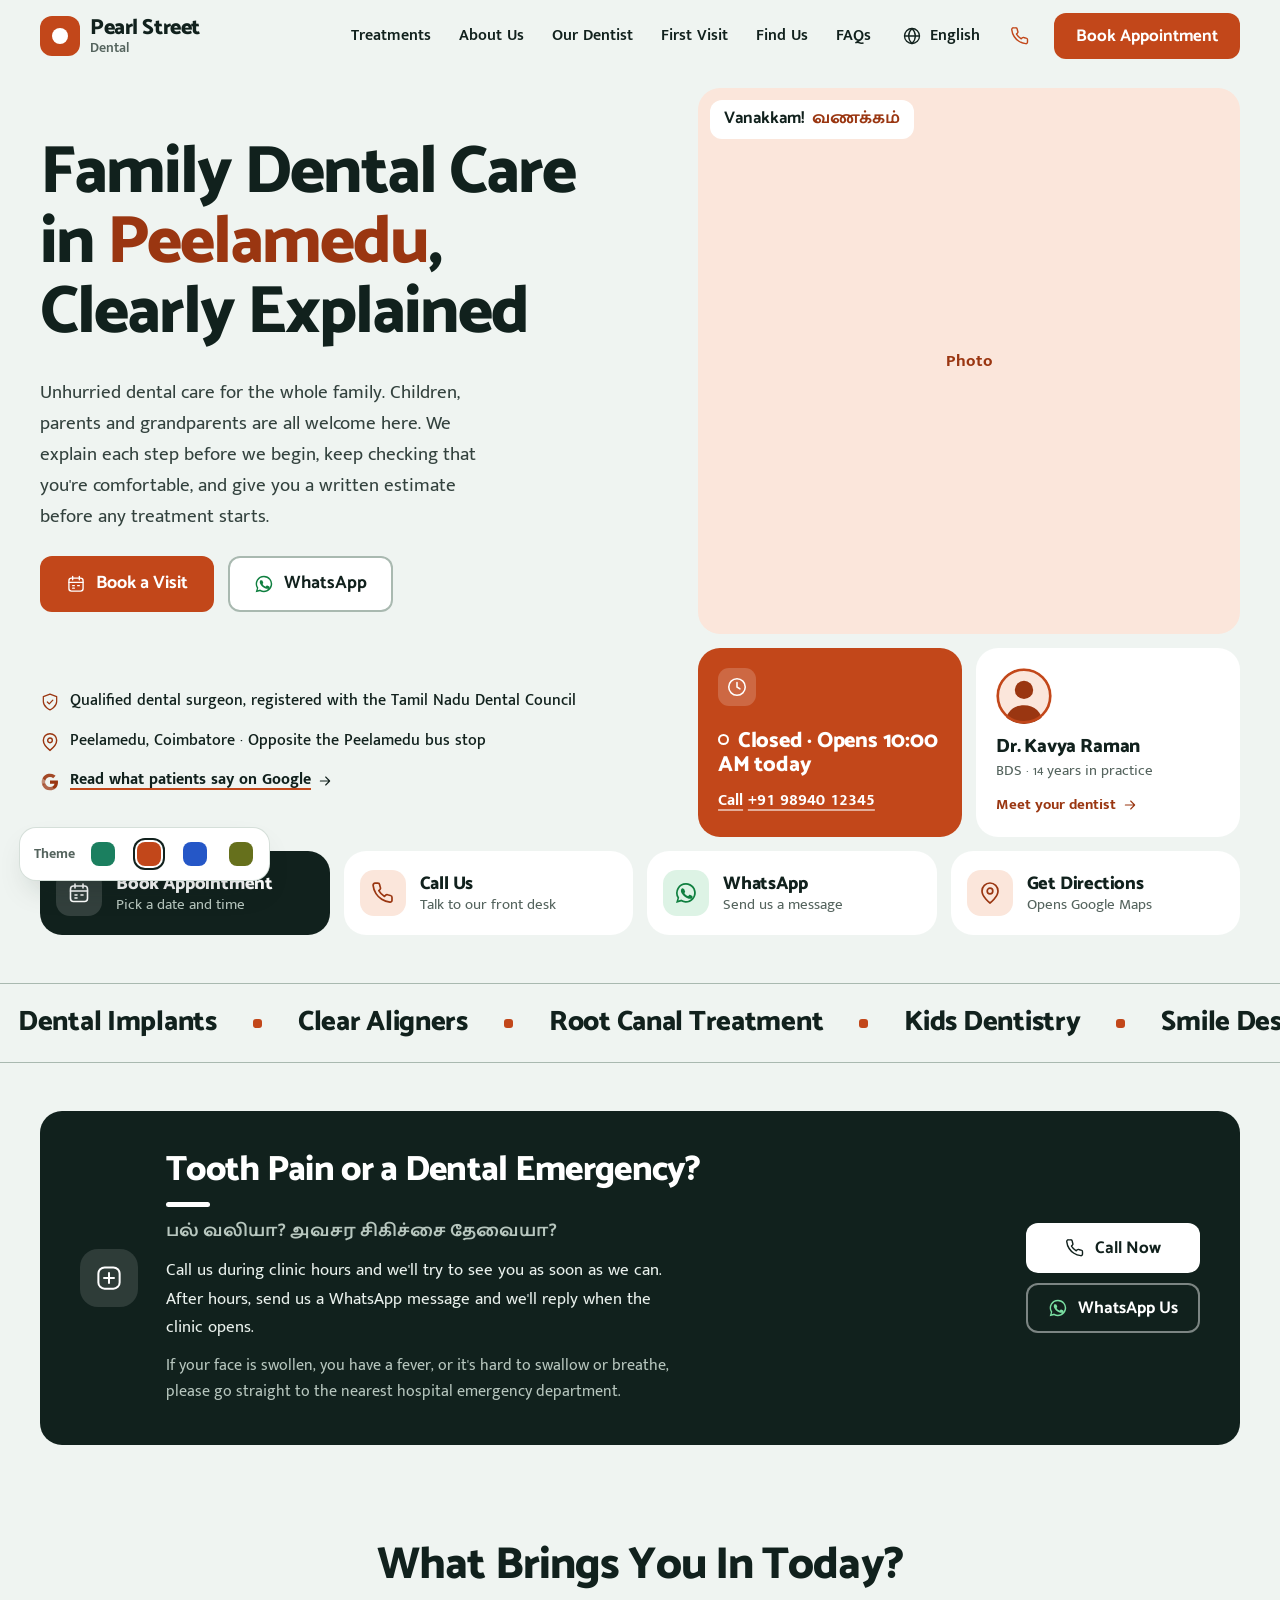
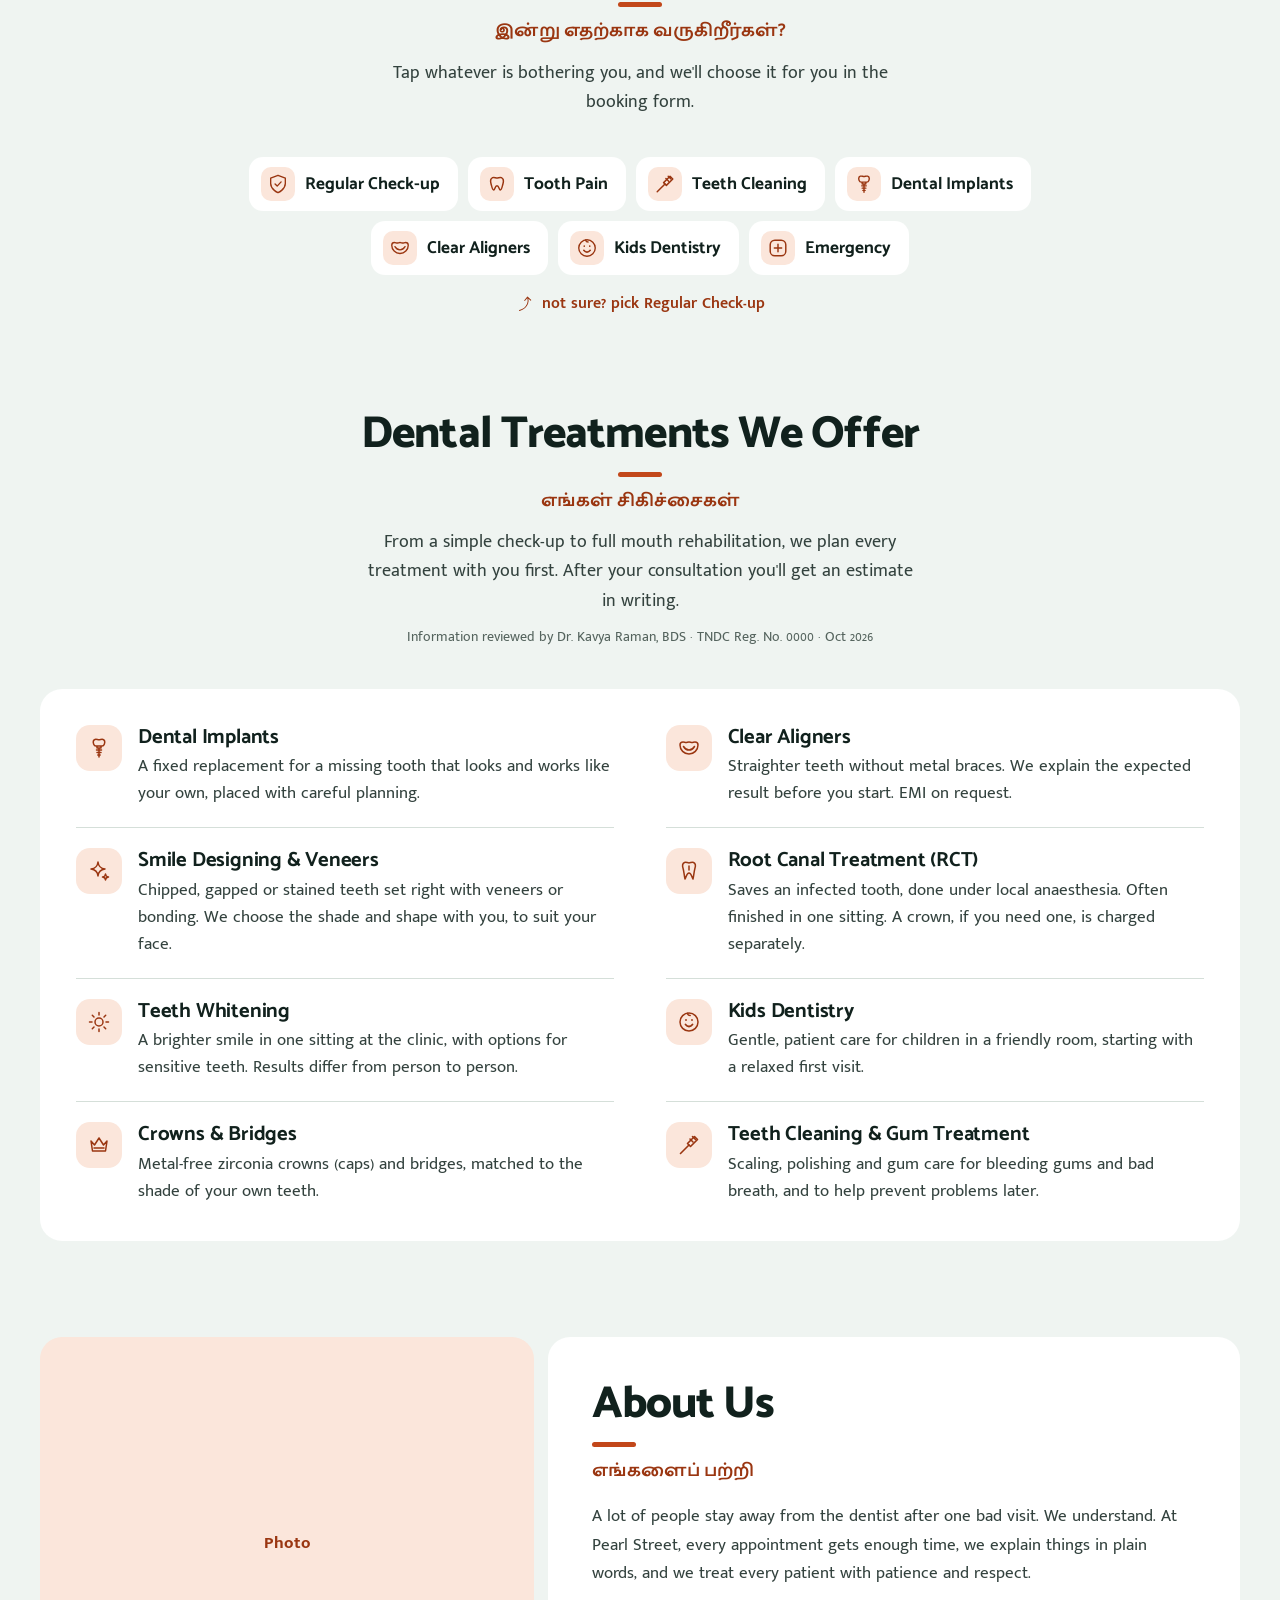
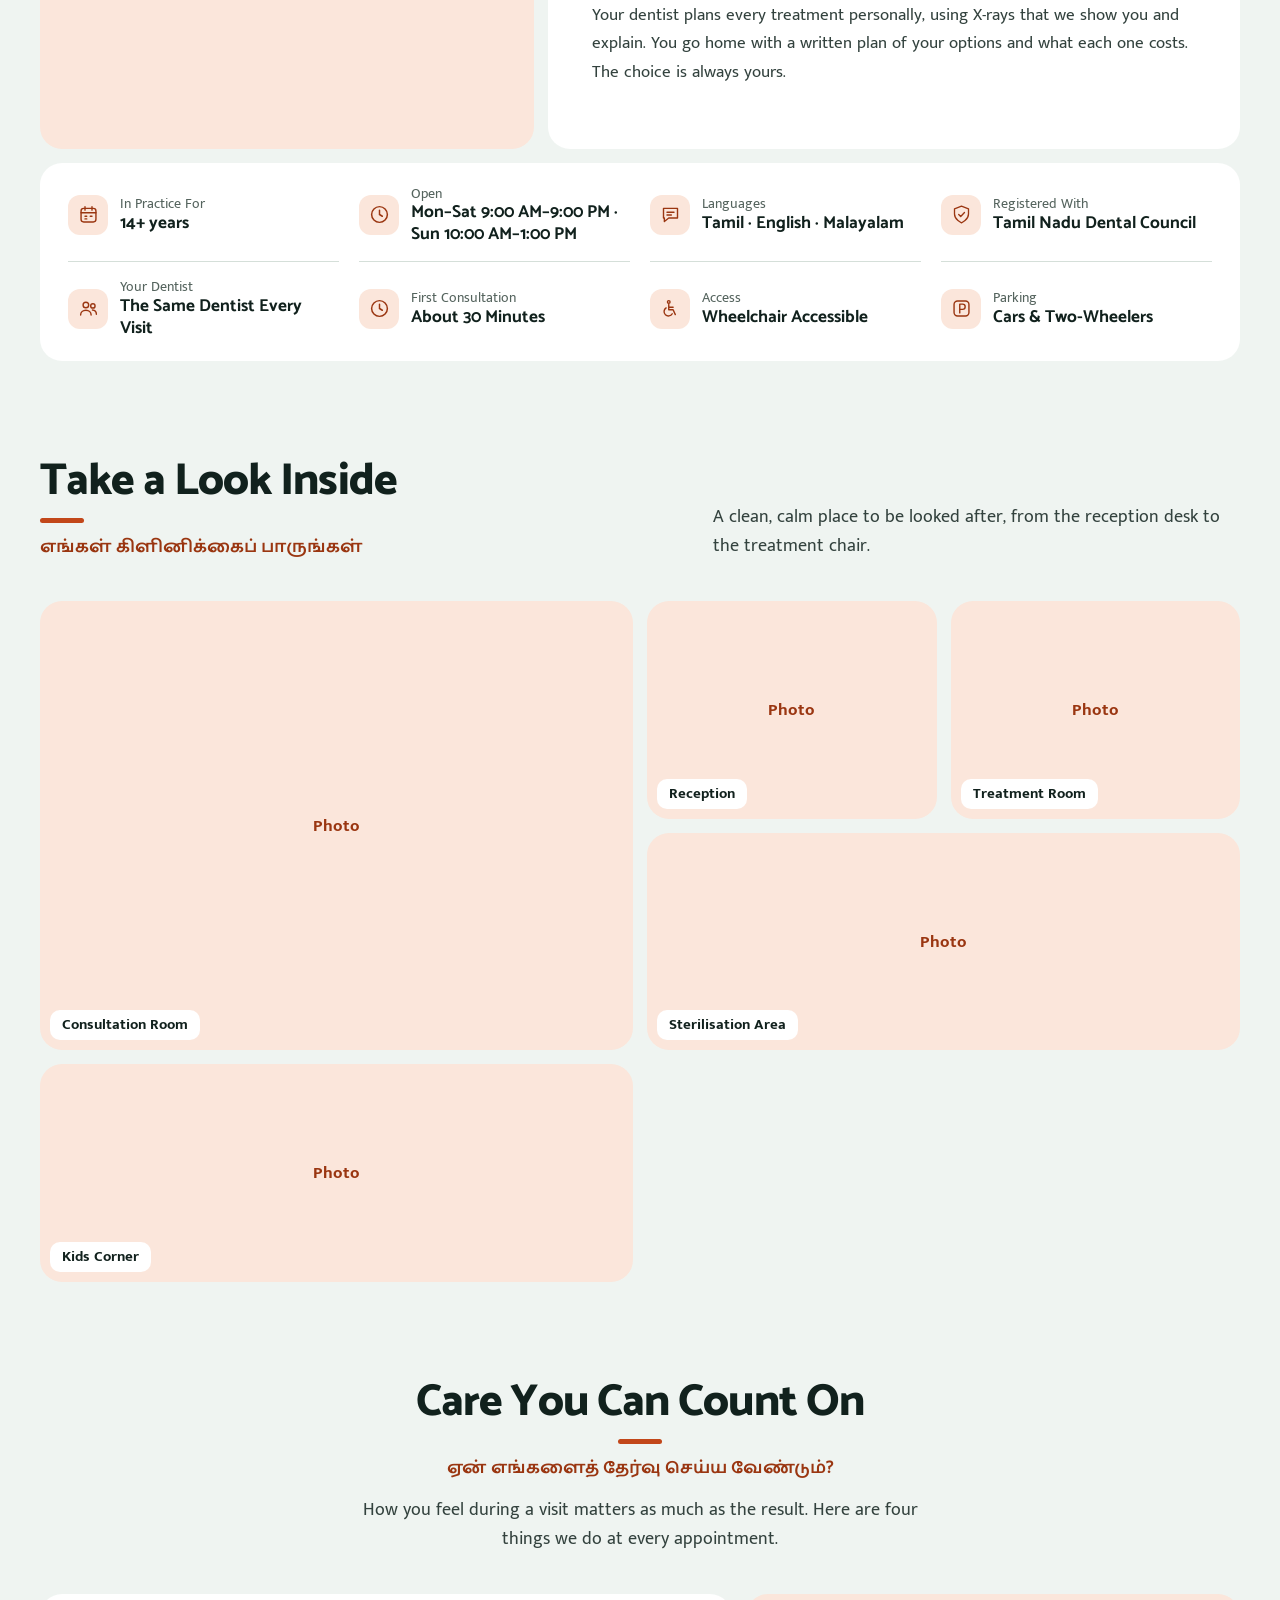
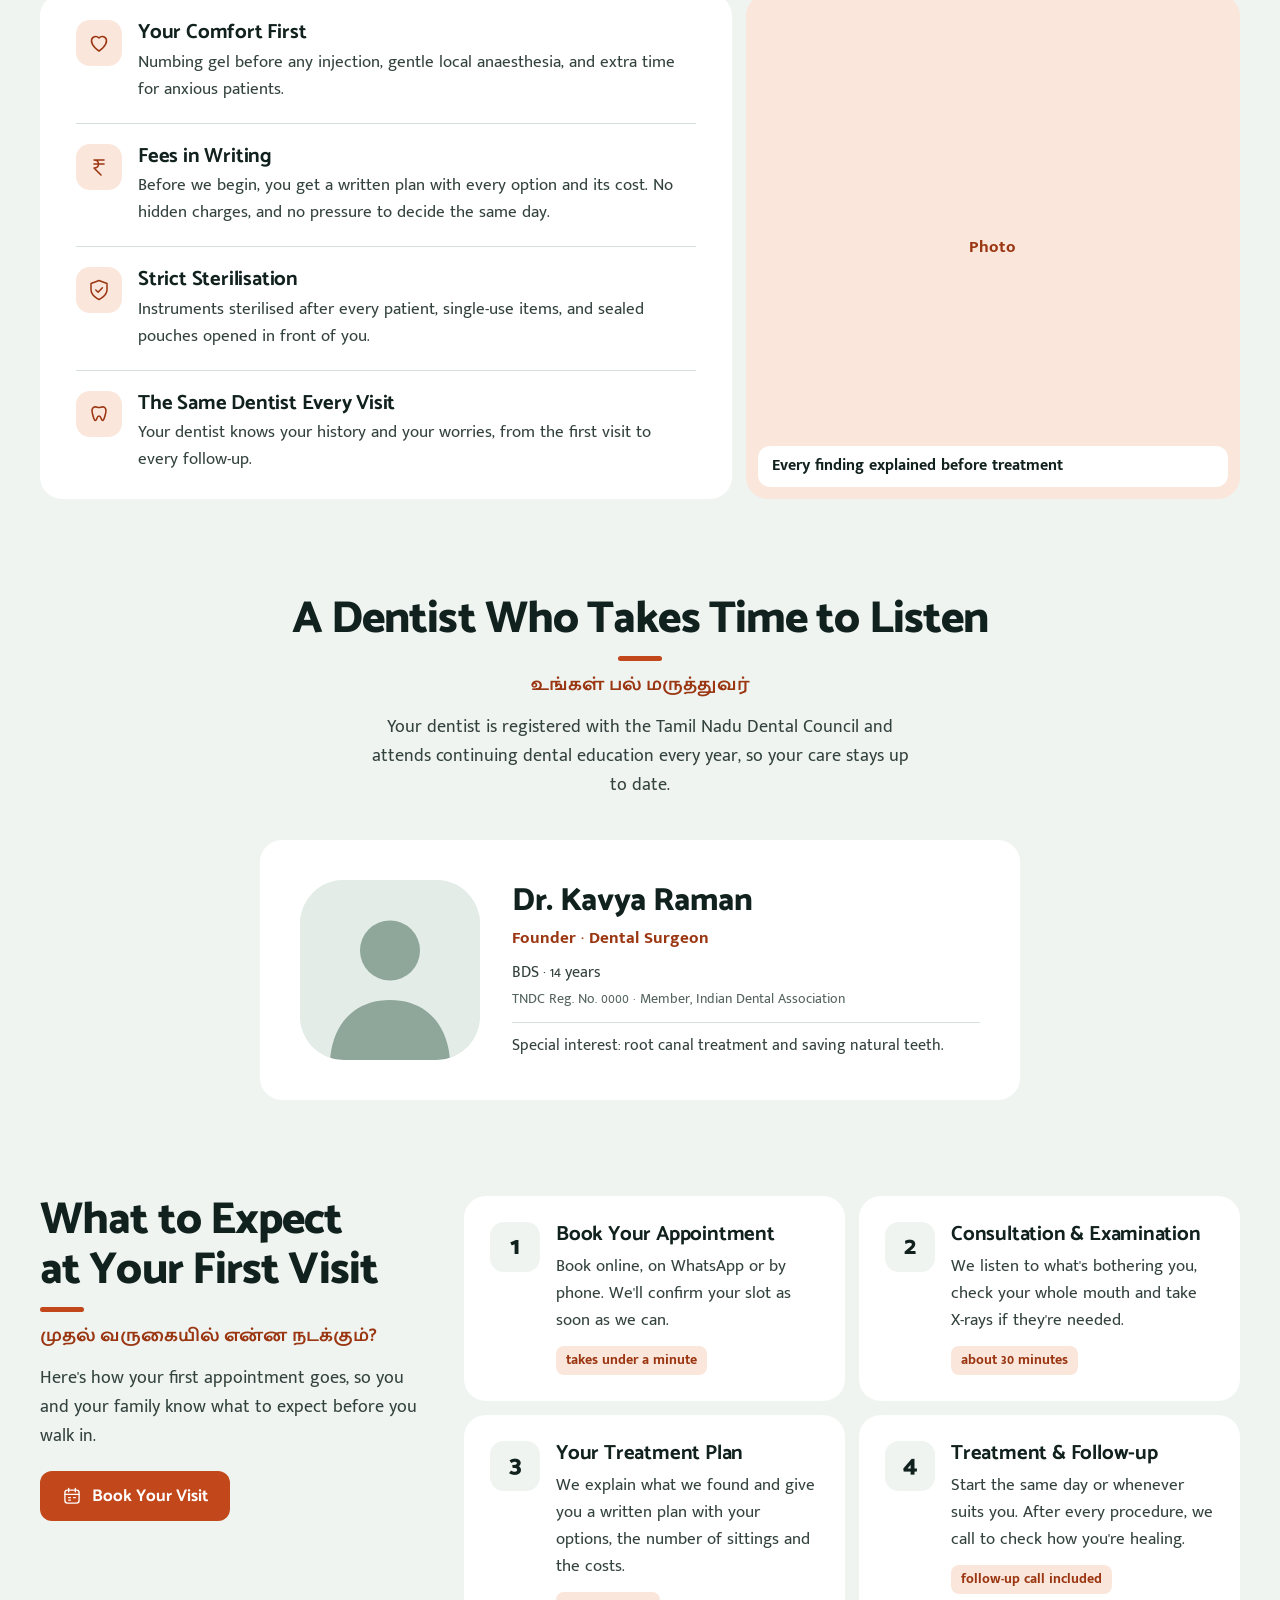
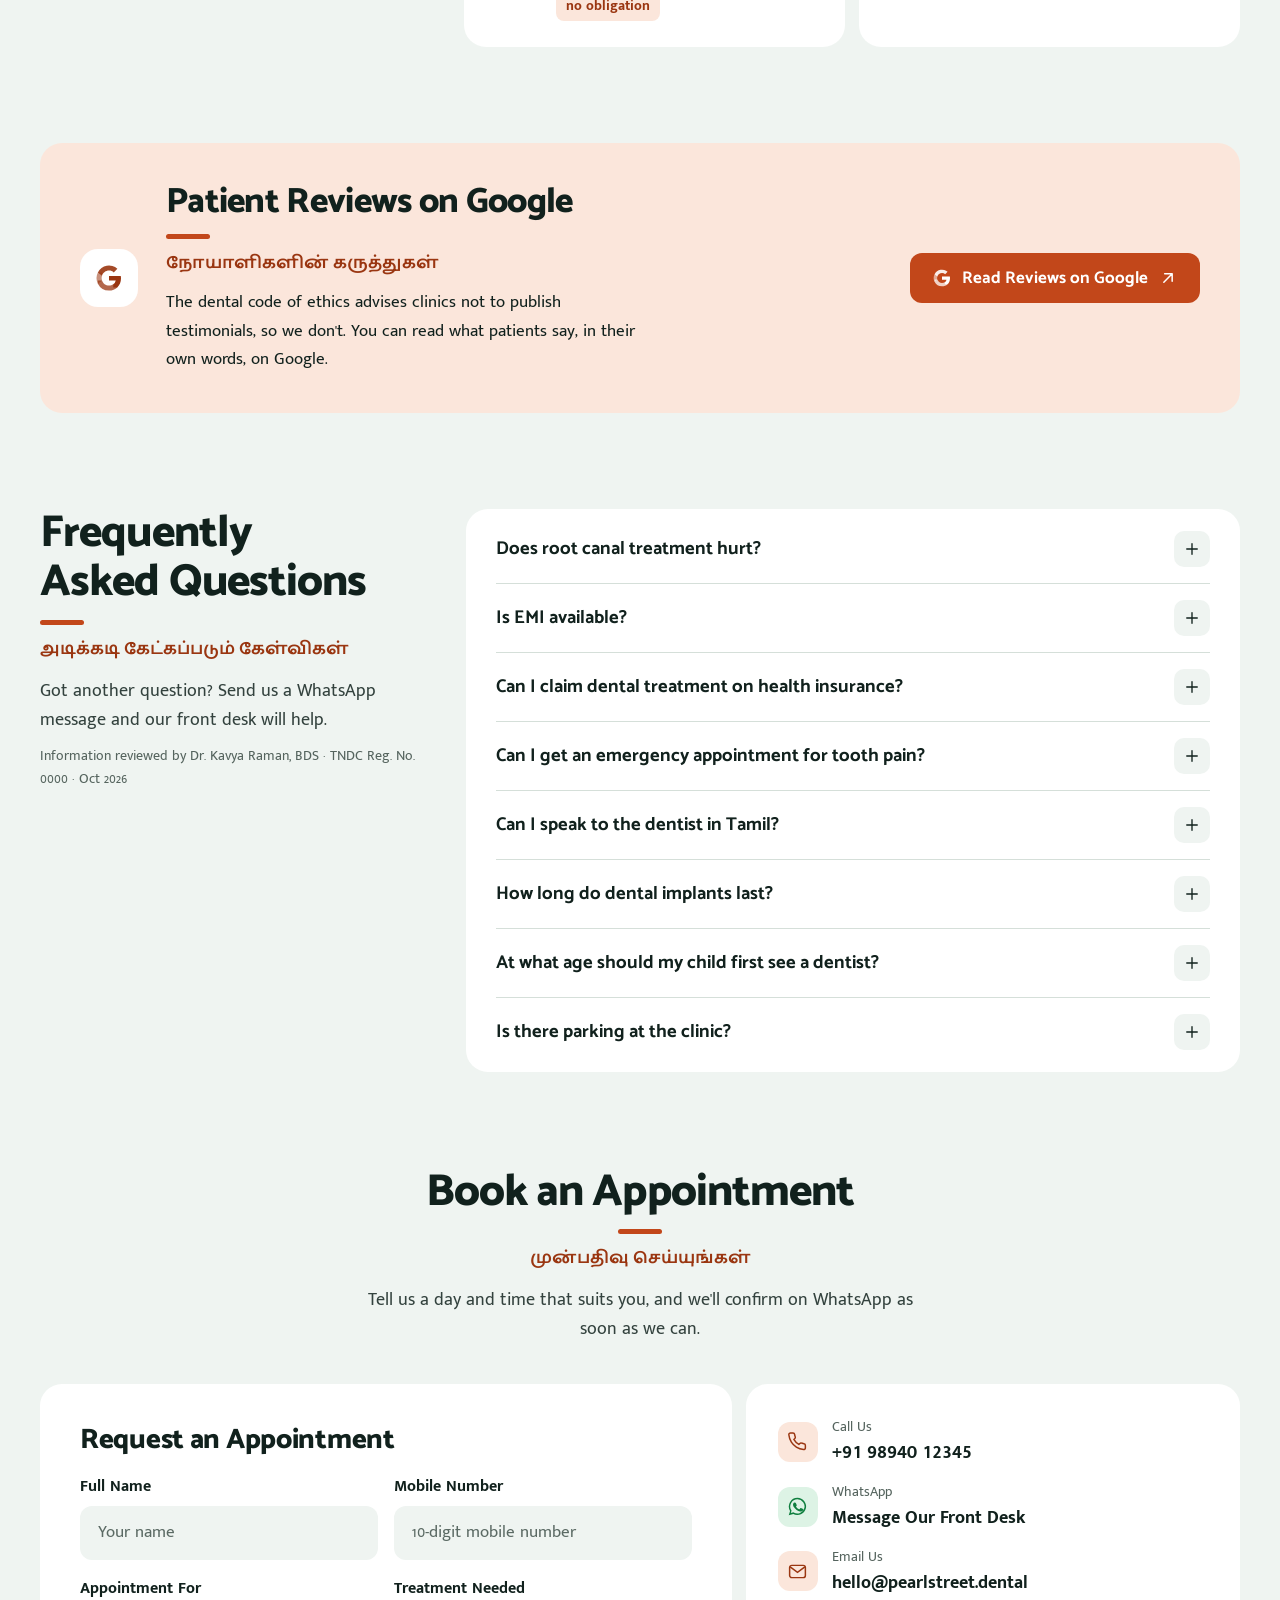
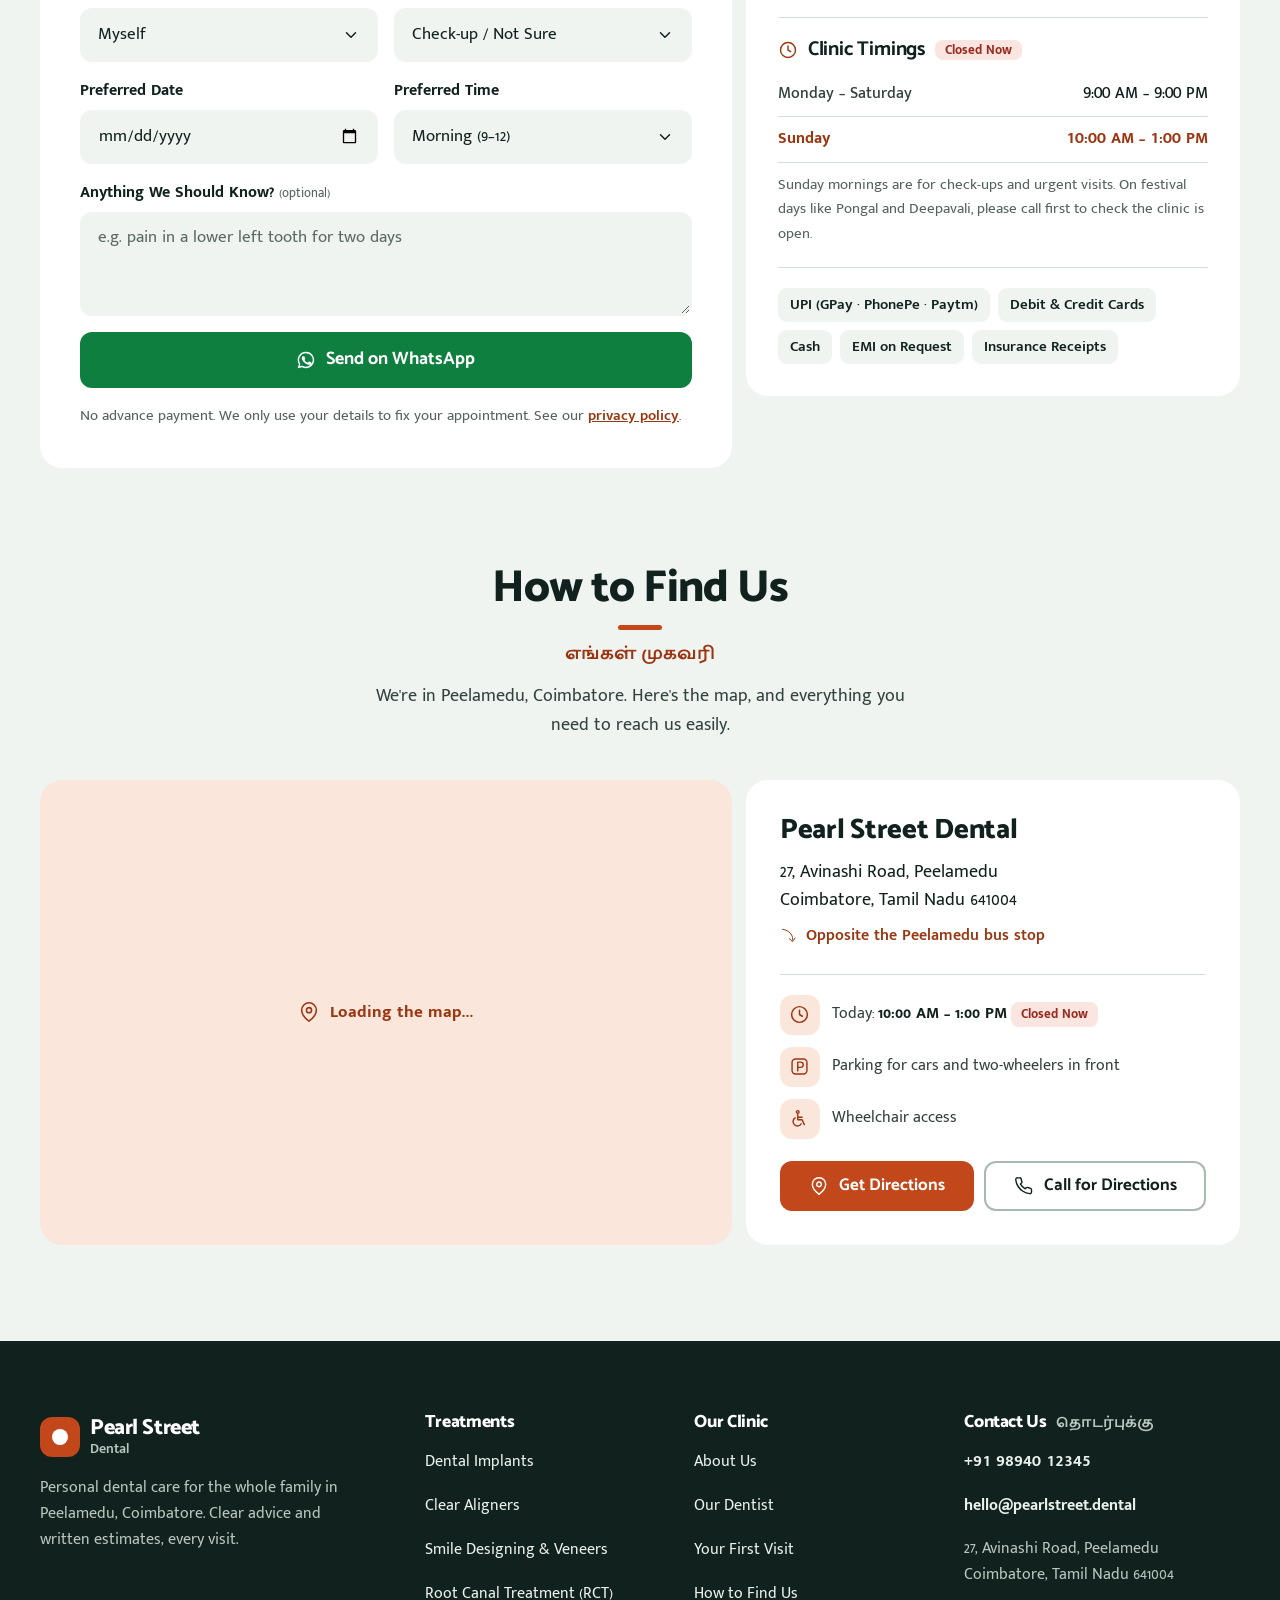
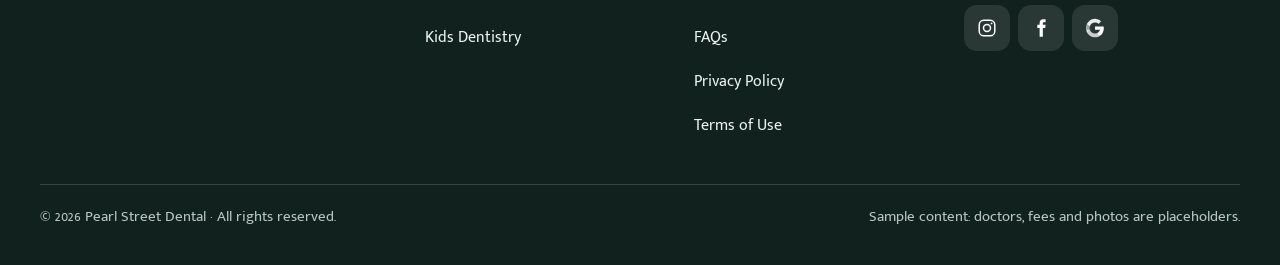
==== commit 1efb00be: "Replace the stock dentist photo with an animated drawn placeholder The hero's dentist tile and the f" ====
--- a/index.html
+++ b/index.html
@@ -217,10 +217,17 @@
       </p>
     </div>
 
-    <!-- EDIT: the dentist tile (single-dentist clinics). Use the dentist's own photo (square, about 200 × 200).
+    <!-- EDIT: the dentist tile (single-dentist clinics). The drawn person is a placeholder that takes the
+         theme colour. For a client, replace the whole <span class="avatar">…</span> with the dentist's own
+         photo: <img src="assets/img/dentist.jpg" alt="" width="200" height="200"> (square, about 200 × 200).
          In demo links the name and degree come from the link. -->
     <a class="tile tile--who" href="#doctors" data-if="!specialists" data-intro>
-      <img src="https://images.unsplash.com/photo-1614608682850-e0d6ed316d47?w=200&h=200&q=78&auto=format&fit=crop&crop=faces" alt="" width="200" height="200">
+      <span class="avatar" aria-hidden="true">
+        <svg viewBox="0 0 64 64" focusable="false">
+          <g class="avatar__person"><circle cx="32" cy="25" r="10.5"/><path d="M10 64c1.500-14 10-21.500 22-21.500S52.500 50 54 64z"/></g>
+          <circle class="avatar__ring" cx="32" cy="32" r="30"/>
+        </svg>
+      </span>
       <span>
         <strong data-site="doctorName">Dr. Kavya Raman</strong>
         <span class="who__qual" data-site="doctorQualification">BDS · 14 years in practice</span>
@@ -653,10 +660,8 @@
          Replace the real number inside each <span class="doctor__reg" data-sample> (data-sample lines are hidden in demo links). -->
     <div class="doctor-grid contact-sheet">
       <article class="doctor">
-        <figure class="doctor__photo">
-          <img src="https://images.unsplash.com/photo-1614608682850-e0d6ed316d47?w=600&h=600&q=80&auto=format&fit=crop&crop=faces"
-             srcset="https://images.unsplash.com/photo-1614608682850-e0d6ed316d47?w=380&h=380&q=78&auto=format&fit=crop&crop=faces 380w, https://images.unsplash.com/photo-1614608682850-e0d6ed316d47?w=600&h=600&q=80&auto=format&fit=crop&crop=faces 600w"
-             sizes="180px" alt="Portrait of Dr. Kavya Raman" loading="lazy" width="600" height="600">
+        <figure class="doctor__photo doctor__photo--placeholder">
+          <img src="assets/img/doctor-silhouette.svg" alt="Dentist photo placeholder" loading="lazy" width="600" height="600">
         </figure>
         <div class="doctor__body">
           <h3 data-site="doctorName">Dr. Kavya Raman</h3>
--- a/css/styles.css
+++ b/css/styles.css
@@ -295,6 +295,11 @@
 .tile--who { grid-area: dentist; display: flex; flex-direction: column; justify-content: space-between; gap: 12px; min-height: 150px; padding: 16px; color: var(--text); text-decoration: none; transition: box-shadow var(--fast); }
 .tile--who:hover { box-shadow: inset 0 0 0 2px var(--ink); }
 .tile--who img { width: 52px; height: 52px; border-radius: 50%; object-fit: cover; background: var(--brand-tint); }
+/* the drawn person: a placeholder for the dentist's photo, in the theme colour */
+.avatar { display: block; flex: none; width: 56px; height: 56px; border-radius: 50%; background: var(--brand-tint); overflow: hidden; }
+.avatar svg { display: block; width: 100%; height: 100%; }
+.avatar__person { fill: var(--brand-deep); transform-box: fill-box; transform-origin: 50% 100%; }
+.avatar__ring { fill: none; stroke: var(--brand); stroke-width: 3; stroke-linecap: round; stroke-dasharray: 189; transform-origin: 32px 32px; transform: rotate(-90deg); }
 .tile--who strong { display: block; font-family: var(--font-head); font-size: clamp(1.1rem, 4.4vw, 1.35rem); font-weight: 800; line-height: 1.12; letter-spacing: -.01em; overflow-wrap: anywhere; }
 .tile--who .who__qual { display: -webkit-box; -webkit-box-orient: vertical; -webkit-line-clamp: 2; line-clamp: 2; overflow: hidden; margin-top: 3px; font-size: .95rem; line-height: 1.3; color: var(--muted); }
 .tile--who .who__more { display: inline-flex; align-items: center; gap: 6px; white-space: nowrap; font-size: .96rem; font-weight: 700; color: var(--brand-deep); }
@@ -345,7 +350,7 @@
   .tile--status, .tile--who { flex-direction: row; align-items: center; justify-content: flex-start; gap: 14px; min-height: 0; padding: 14px 16px; }
   .tile--status p, .tile--who > span:not(.who__more):not(.who__count) { flex: 1 1 auto; min-width: 0; }
   .tile--who .who__more { display: none; }
-  .tile--who img { width: 46px; height: 46px; }
+  .tile--who img, .avatar { width: 46px; height: 46px; }
   .who__count { font-size: 2.2rem; }
   .open-card__call { margin-bottom: -8px; }
   .open-card__status { font-size: 1rem; }
@@ -498,6 +503,7 @@
 .doctor { display: grid; gap: 16px; align-content: start; padding: clamp(18px, 2.4vw, 26px); }
 .doctor__photo { width: 108px; height: 108px; border-radius: 28px; overflow: hidden; background: var(--brand-tint); }
 .doctor__photo img { width: 100%; height: 100%; object-fit: cover; }
+.doctor__photo--placeholder { background: #E3ECE7; }
 .doctor__body h3 { font-size: 1.4rem; font-weight: 800; }
 .doctor__role { margin-top: 4px; font-weight: 700; color: var(--brand-deep); }
 .doctor__meta { margin-top: 8px; font-size: 1rem; color: var(--text); }
@@ -722,6 +728,14 @@
 .motion .desk > .hero__lede { animation-delay: .36s; }
 .motion .desk > .trust { animation-delay: .42s; }
 .motion .desk > .hero__photo { animation-name: desk-tile; animation-delay: .2s; }
+/* the drawn dentist: the ring draws round, then the person rises into it and settles */
+@keyframes avatar-ring { from { stroke-dashoffset: 189; } to { stroke-dashoffset: 0; } }
+@keyframes avatar-rise { 0% { opacity: 0; transform: translateY(70%) scale(.8); } 60% { opacity: 1; transform: translateY(-4%) scale(1.03); } 100% { opacity: 1; transform: none; } }
+.motion .avatar__ring { animation: avatar-ring 1.1s var(--ease-out) .45s both; }
+.motion .avatar__person { animation: avatar-rise .9s var(--ease-out) .7s both; }
+/* hovering the tile replays a small nod, so the tile feels alive under the pointer */
+@keyframes avatar-nod { 0%, 100% { transform: none; } 40% { transform: translateY(6%) rotate(-4deg); } 70% { transform: translateY(-2%) rotate(2deg); } }
+@media (hover: hover) { .motion .tile--who:hover .avatar__person { animation: avatar-nod .7s var(--ease-out); } }
 .tile--status .status-dot--live { animation: live-pulse 2.2s ease-out infinite; }
 
 @media (prefers-reduced-motion: reduce) {
